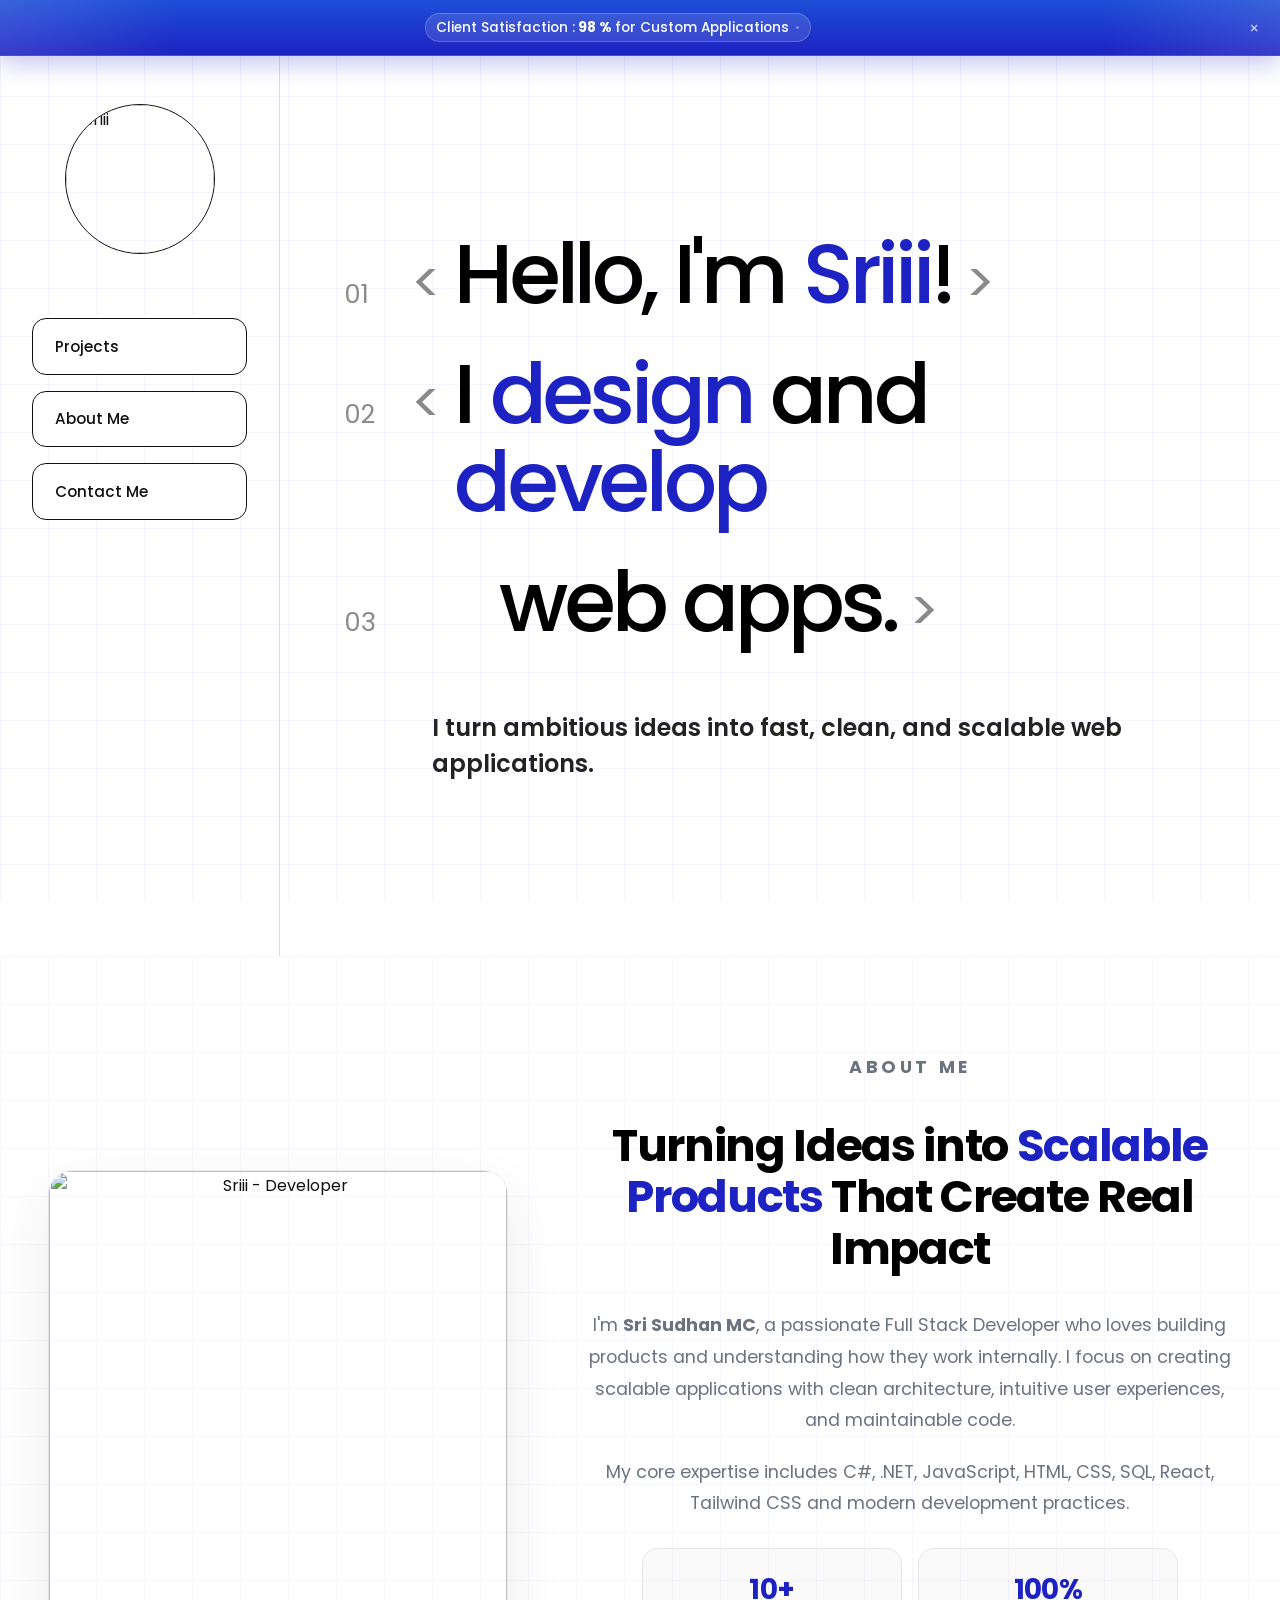
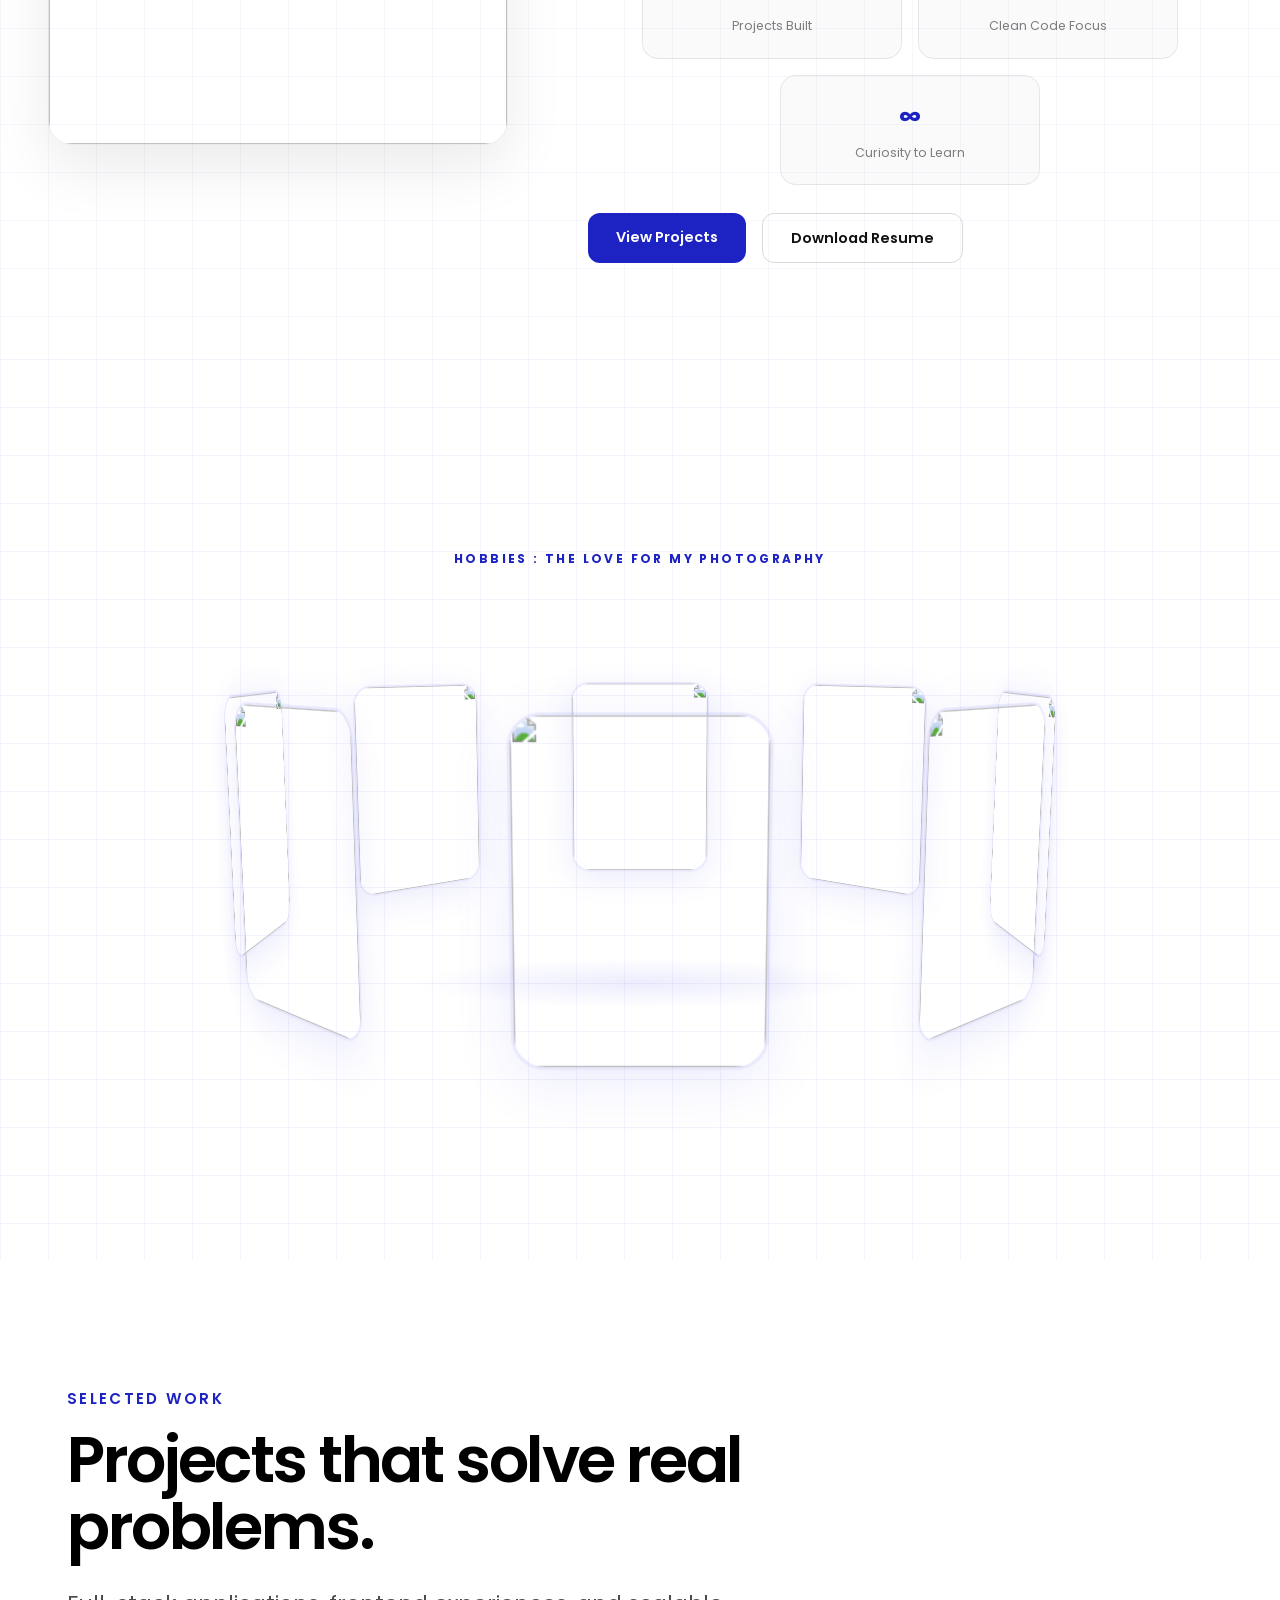
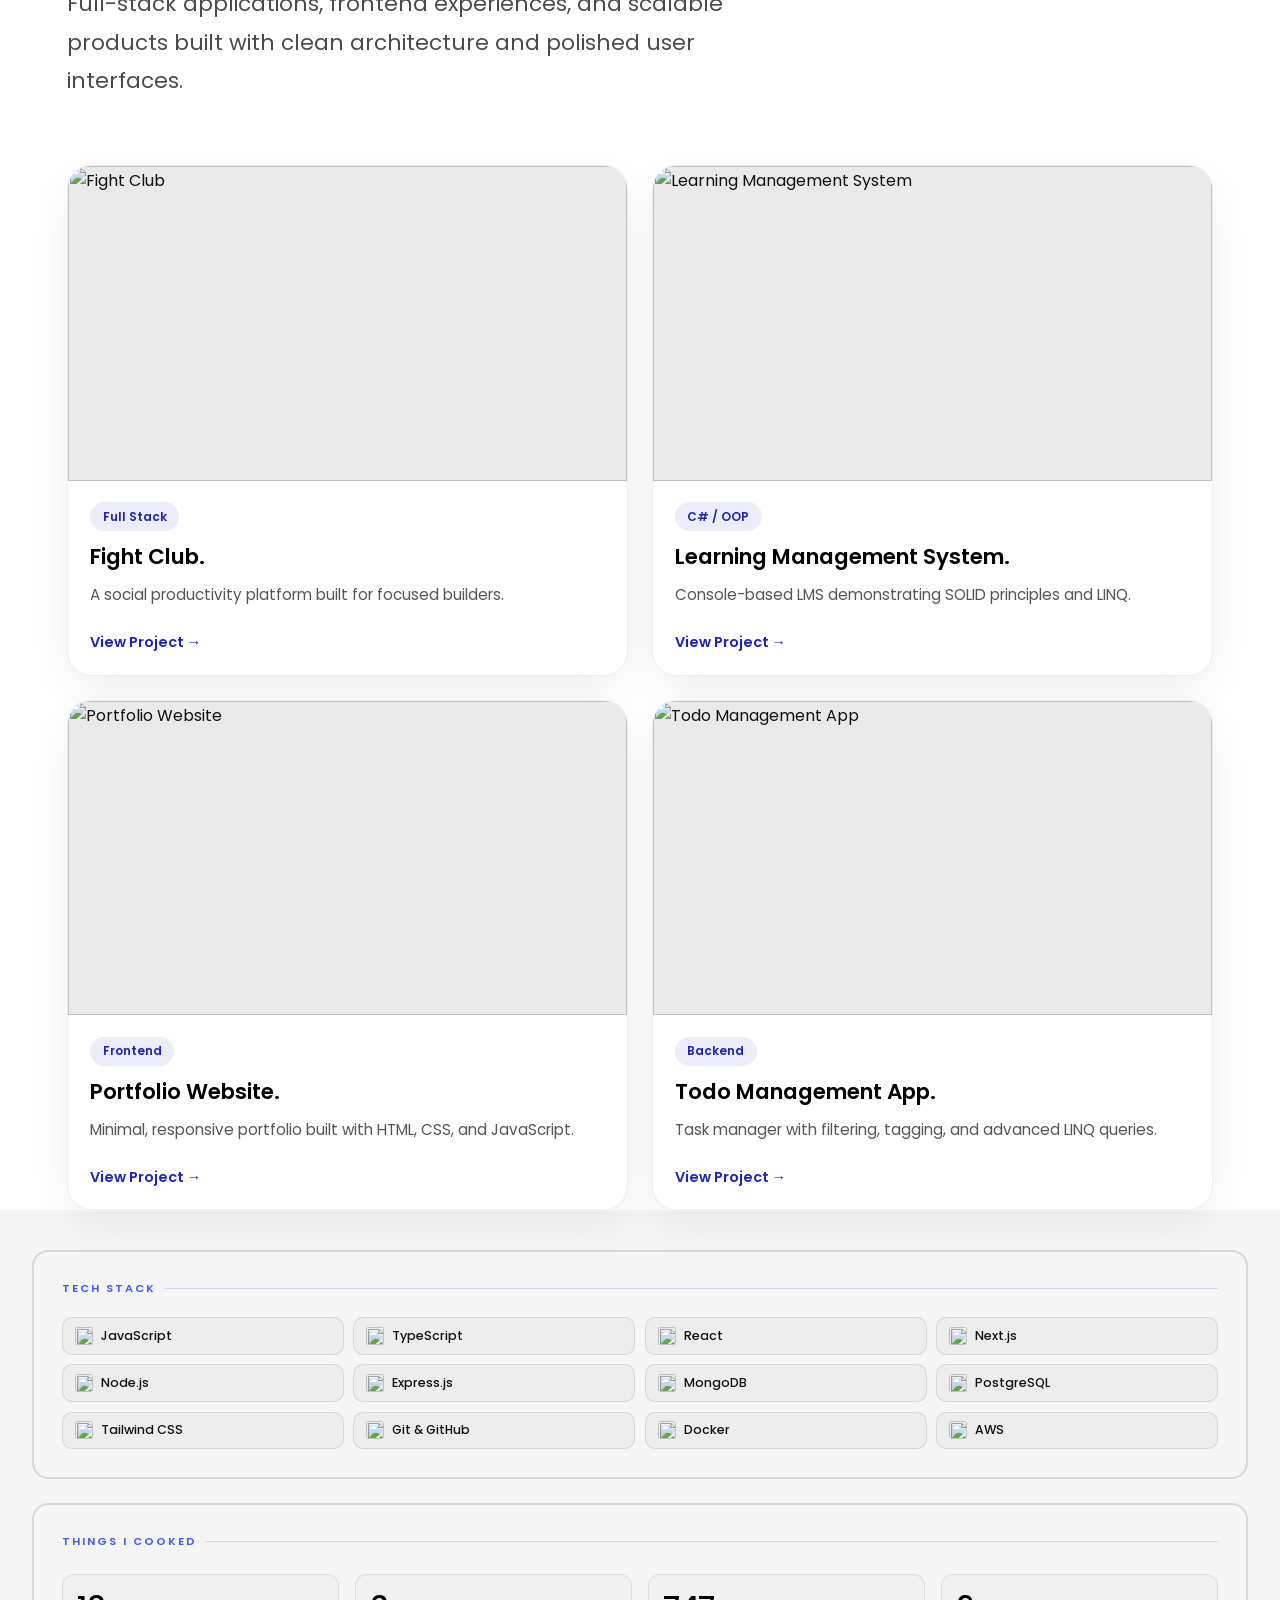
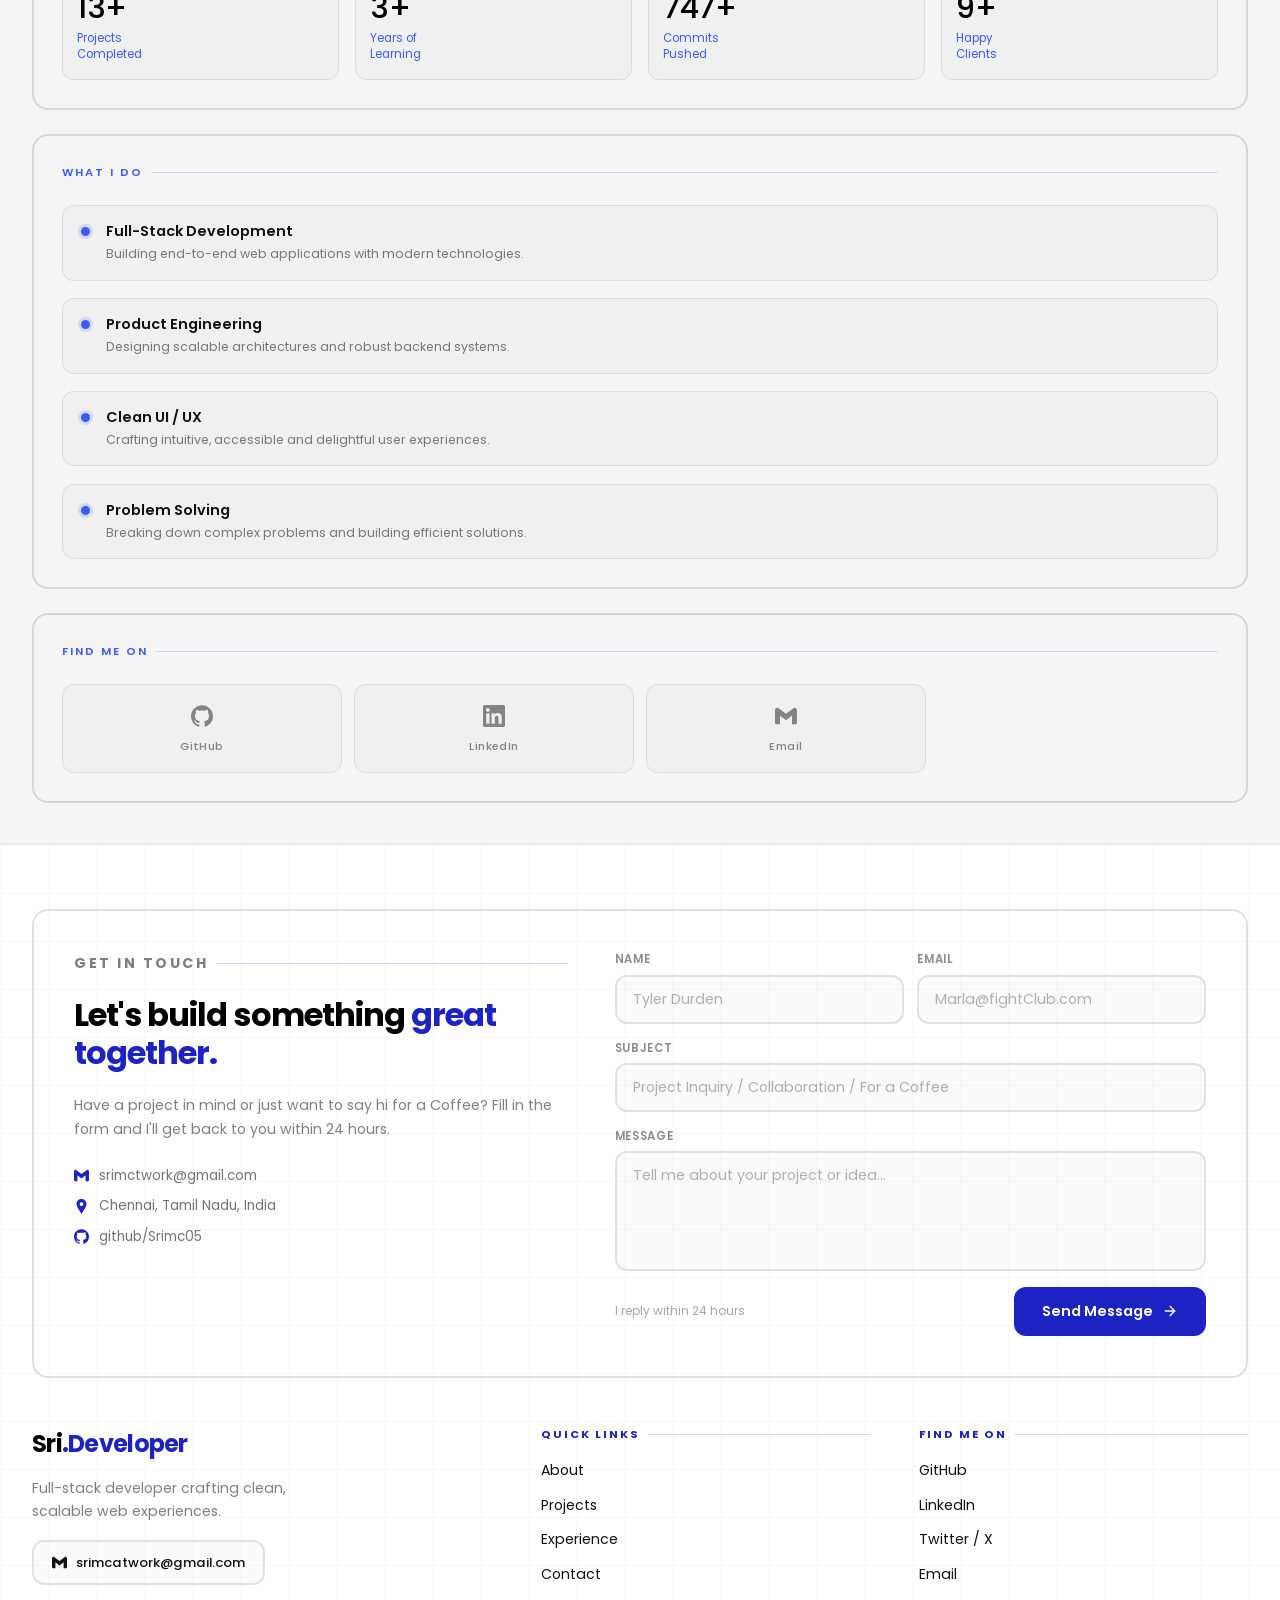
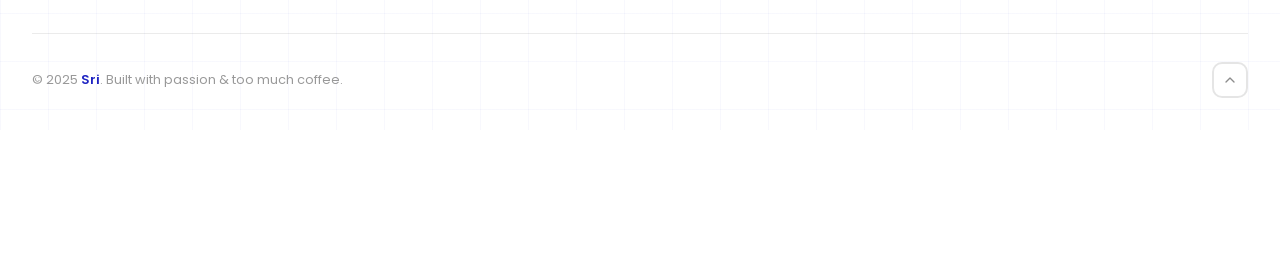
==== index.html @ 1a825dbc "Initial portfolio upload" ====
<html lang="en">
<head>
  <meta charset="UTF-8" />
  <meta name="viewport" content="width=device-width, initial-scale=1.0" />
  <title>Sriii Portfolio</title>

  <link rel="preconnect" href="https://fonts.googleapis.com">
  <link rel="preconnect" href="https://fonts.gstatic.com" crossorigin>

  <link href="https://fonts.googleapis.com/css2?family=Inter:wght@400;500;600;700;800&display=swap" rel="stylesheet">
  <link href="https://fonts.googleapis.com/css2?family=Poppins:wght@300;400;500;600;700;800&display=swap" rel="stylesheet"/>
<link rel="stylesheet" href="components/projects/projects.css" />
  <link rel="stylesheet" href="css/reset.css" />
  <link rel="stylesheet" href="css/variables.css" />
  <link rel="stylesheet" href="components/banner/banner.css" />
  <link rel="stylesheet" href="components/hero/hero.css" />
  <link rel="stylesheet" href="components/gallery/gallery.css" />
  <link rel="stylesheet" href="components/about/about.css" />
  <link rel="stylesheet" href="components/footer/footer.css" />
  <link rel="stylesheet" href="css/main.css" />
</head>
 
<body>
 
<div id="sticky-banner" class="sticky-banner" role="banner" aria-label="Site announcement">
  <div class="sticky-banner__content">
    <!-- Badge -->
    <span class="sticky-banner__badge">
      

    <!-- Message -->
    <p class="sticky-banner__text">
         Client Satisfaction :<strong> 98 % </strong>for Custom Applications  
    </p>

    <!-- Separator -->
    <span class="sticky-banner__separator" aria-hidden="true">•</span>

    
    
  </div>

  <!-- Close Button -->
  <button
    class="sticky-banner__close"
    id="bannerCloseBtn"
    aria-label="Dismiss banner"
  >
    ×
  </button>
</div>

  <!-- HERO SECTION -->
  <section class="hero">
    
    <!-- LEFT SIDEBAR -->
    <aside class="hero__sidebar">

      <div class="sidebar__profile">
        <img
          src="https://ik.imagekit.io/sri05/ChatGPT%20Image%20May%2010,%202026,%2008_32_57%20AM.png?updatedAt=1778382219479"
          alt="Sriii"
          class="sidebar__image"
        />
      </div>

    <nav class="sidebar__nav">
  <a href="#projects" class="nav-btn">
    <span class="nav-btn__arrow">→</span>
    <span class="nav-btn__text">Projects</span>
  </a>

  <a href="#about" class="nav-btn">
    <span class="nav-btn__arrow">→</span>
    <span class="nav-btn__text">About Me</span>
  </a>

  <a href="#contact" class="nav-btn">
    <span class="nav-btn__arrow">→</span>
    <span class="nav-btn__text">Contact Me</span>
  </a>
</nav>

      <button class="sidebar__toggle" id="menuToggle" aria-label="Open menu">
        <span></span>
        <span></span>
        <span></span>
      </button>

      <nav class="sidebar__nav sidebar__nav--mobile" id="mobileMenu">
        <a href="#projects" class="sidebar__link">Projects</a>
        <a href="#about" class="sidebar__link">About Me</a>
        <a href="#contact" class="sidebar__link">Contact Me</a>
      </nav>
    </aside>

    <!-- RIGHT CONTENT -->
    <div class="hero__content-wrapper">
      <div class="hero__content">

        <div class="hero__line">
          <span class="hero__number">01</span>
          <span class="hero__tag">&lt;</span>
          <h1 class="hero__title">
            Hello, I'm <span class="hero__accent">Sriii</span>!
          </h1>
          <span class="hero__tag">&gt;</span>
        </div>

        <div class="hero__line">
          <span class="hero__number">02</span>
          <span class="hero__tag">&lt;</span>
          <h2 class="hero__title">
            I <span class="hero__accent">design</span> and
            <span class="hero__accent">develop</span>
          </h2>
        </div>

        <div class="hero__line">
          <span class="hero__number">03</span>
          <h2 class="hero__title hero__line--offset">web apps.</h2>
          <span class="hero__tag">&gt;</span>
        </div>

        <p class="hero__subtitle">
         I turn ambitious ideas into fast, clean, and scalable web applications.
        </p>

      </div>
    </div>
  </section>

 <!-- ABOUT SECTION -->
<section id="about" class="about-section">
  <div class="about-container">

    <!-- Left Side - Image -->
    <div class="about-image">
      <img src="https://ik.imagekit.io/sri05/ChatGPT%20Image%20May%2010,%202026,%2003_14_10%20PM.png?updatedAt=1778406270928" alt="Sriii - Developer">
    </div>

    <!-- Right Side - Content -->
    <div class="about-content">
      <p class="about-label">About Me</p>

      <h2>
  Turning Ideas into
  <span>Scalable Products</span>
  That Create Real Impact
</h2>

      <p class="about-description">
        I'm <strong>Sri Sudhan MC</strong>, a passionate Full Stack Developer who loves
        building products and understanding how they work internally.
        I focus on creating scalable applications with clean architecture,
        intuitive user experiences, and maintainable code.
      </p>

      <p class="about-description">
        My core expertise includes C#, .NET, JavaScript, HTML, CSS, SQL, React, Tailwind CSS
        and modern development practices. 
      </p>

      <!-- Stats -->
      <div class="about-stats">
        <div class="stat-card">
          <h3>10+</h3>
          <p>Projects Built</p>
        </div>

        <div class="stat-card">
          <h3>100%</h3>
          <p>Clean Code Focus</p>
        </div>

        <div class="stat-card">
          <h3>∞</h3>
          <p>Curiosity to Learn</p>
        </div>
      </div>

      <!-- Buttons -->
      <div class="about-buttons">
        <a href="#projects" class="btn-primary">View Projects</a>
        <a href="assets/resume.pdf" class="btn-secondary" target="_blank">
          Download Resume
        </a>
      </div>
    </div>
  </div>
</section>

<!-- 3D GALLERY -->
<section class="gallery-section">
<p class="about-label">Hobbies : The Love for my PhotoGraphy</p>
  <div class="stage">
    <div class="slider">

      <div class="item" style="--i:1">
        <img src="https://images.unsplash.com/photo-1506744038136-46273834b3fb?w=500">
      </div>

      <div class="item" style="--i:2">
        <img src="https://images.unsplash.com/photo-1500530855697-b586d89ba3ee?w=500">
      </div>

      <div class="item" style="--i:3">
        <img src="https://images.unsplash.com/photo-1501785888041-af3ef285b470?w=500">
      </div>

      <div class="item" style="--i:4">
        <img src="https://images.unsplash.com/photo-1441974231531-c6227db76b6e?w=500">
      </div>

      <div class="item" style="--i:5">
        <img src="https://images.unsplash.com/photo-1470770903676-69b98201ea1c?w=500">
      </div>

      <div class="item" style="--i:6">
        <img src="https://images.unsplash.com/photo-1465146344425-f00d5f5c8f07?w=500">
      </div>

      <div class="item" style="--i:7">
        <img src="https://images.unsplash.com/photo-1507525428034-b723cf961d3e?w=500">
      </div>

      <div class="item" style="--i:8">
        <img src="https://images.unsplash.com/photo-1518173946687-a4c8892bbd9f?w=500">
      </div>

    </div>

    <div class="ground-shadow"></div>
  </div>

  <!-- BOTTOM OVERLAPPING THUMBNAILS -->
 

</section>

<!-- PROJECTS SECTION -->
<section class="projects" id="projects">
  <div class="projects__container">

    <!-- Section Header -->
    <div class="projects__header">
      <p class="projects__eyebrow">Selected Work</p>
      <h2 class="projects__title">Projects that solve real problems.</h2>
      <p class="projects__subtitle">
        Full-stack applications, frontend experiences, and scalable products
        built with clean architecture and polished user interfaces.
      </p>
    </div>

    <!-- Projects Grid -->
    <div class="projects__grid">

      <!-- Project 1 -->
      <article class="project-card">
        <div class="project-card__image-wrapper">
          <img
            src="https://ik.imagekit.io/sri05/heustttt.jpg?updatedAt=1759858469115"
            alt="Fight Club"
            class="project-card__image"
          />
        </div>

        <div class="project-card__content">
          <span class="project-card__tag">Full Stack</span>
          <h3 class="project-card__title">Fight Club.</h3>
          <p class="project-card__description">
            A social productivity platform built for focused builders.
          </p>
          <a href="#" class="project-card__link">View Project →</a>
        </div>
      </article>

      <!-- Project 2 -->
      <article class="project-card">
        <div class="project-card__image-wrapper">
          <img
            src="https://ik.imagekit.io/sri05/hero-background.jpg?updatedAt=1759569853299"
            alt="Learning Management System"
            class="project-card__image"
          />
        </div>

        <div class="project-card__content">
          <span class="project-card__tag">C# / OOP</span>
          <h3 class="project-card__title">Learning Management System.</h3>
          <p class="project-card__description">
            Console-based LMS demonstrating SOLID principles and LINQ.
          </p>
          <a href="#" class="project-card__link">View Project →</a>
        </div>
      </article>

      <!-- Project 3 -->
      <article class="project-card">
        <div class="project-card__image-wrapper">
          <img
            src="https://ik.imagekit.io/sri05/treasureimage.jpg?updatedAt=1758644717212"
            alt="Portfolio Website"
            class="project-card__image"
          />
        </div>

        <div class="project-card__content">
          <span class="project-card__tag">Frontend</span>
          <h3 class="project-card__title">Portfolio Website.</h3>
          <p class="project-card__description">
            Minimal, responsive portfolio built with HTML, CSS, and JavaScript.
          </p>
          <a href="#" class="project-card__link">View Project →</a>
        </div>
      </article>

      <!-- Project 4 -->
      <article class="project-card">
        <div class="project-card__image-wrapper">
          <img
            src="https://ik.imagekit.io/sri05/imageidiendiendiee.png?updatedAt=1752043647570"
            alt="Todo Management App"
            class="project-card__image"
          />
        </div>

        <div class="project-card__content">
          <span class="project-card__tag">Backend</span>
          <h3 class="project-card__title">Todo Management App.</h3>
          <p class="project-card__description">
            Task manager with filtering, tagging, and advanced LINQ queries.
          </p>
          <a href="#" class="project-card__link">View Project →</a>
        </div>
      </article>

    </div>
  </div>



<section class="about-components-section" style="background-color: whitesmoke">


  <div class="tech-stack-module">
    <p class="tsm__label">Tech Stack</p>
    <div class="tsm__grid">
      <div class="tsm__pill"><img src="https://cdn.jsdelivr.net/gh/devicons/devicon/icons/javascript/javascript-original.svg" alt="JS" />JavaScript</div>
      <div class="tsm__pill"><img src="https://cdn.jsdelivr.net/gh/devicons/devicon/icons/typescript/typescript-original.svg" alt="TS" />TypeScript</div>
      <div class="tsm__pill"><img src="https://cdn.jsdelivr.net/gh/devicons/devicon/icons/react/react-original.svg" alt="React" />React</div>
      <div class="tsm__pill"><img src="https://cdn.jsdelivr.net/gh/devicons/devicon/icons/nextjs/nextjs-original.svg" alt="Next.js" />Next.js</div>
      <div class="tsm__pill"><img src="https://cdn.jsdelivr.net/gh/devicons/devicon/icons/nodejs/nodejs-original.svg" alt="Node" />Node.js</div>
      <div class="tsm__pill"><img src="https://cdn.jsdelivr.net/gh/devicons/devicon/icons/express/express-original.svg" alt="Express" />Express.js</div>
      <div class="tsm__pill"><img src="https://cdn.jsdelivr.net/gh/devicons/devicon/icons/mongodb/mongodb-original.svg" alt="Mongo" />MongoDB</div>
      <div class="tsm__pill"><img src="https://cdn.jsdelivr.net/gh/devicons/devicon/icons/postgresql/postgresql-original.svg" alt="PG" />PostgreSQL</div>
      <div class="tsm__pill"><img src="https://cdn.jsdelivr.net/gh/devicons/devicon/icons/tailwindcss/tailwindcss-original.svg" alt="Tailwind" />Tailwind CSS</div>
      <div class="tsm__pill"><img src="https://cdn.jsdelivr.net/gh/devicons/devicon/icons/github/github-original.svg" alt="GitHub" />Git &amp; GitHub</div>
      <div class="tsm__pill"><img src="https://cdn.jsdelivr.net/gh/devicons/devicon/icons/docker/docker-original.svg" alt="Docker" />Docker</div>
      <div class="tsm__pill"><img src="https://cdn.jsdelivr.net/gh/devicons/devicon/icons/amazonwebservices/amazonwebservices-plain-wordmark.svg" alt="AWS" />AWS</div>
    </div>
  </div>

  <!-- ============================================================
       COMPONENT 2 — IN NUMBERS  (count-up animation on scroll)
  ============================================================ -->
  <div class="numbers-module" id="numbersModule">
    <p class="nm__label">Things I Cooked</p>
    <div class="nm__grid">
      <div class="nm__card">
        <span class="nm__value" data-target="15" data-suffix="+">0</span>
        <span class="nm__desc">Projects<br />Completed</span>
      </div>
      <div class="nm__card">
        <span class="nm__value" data-target="3" data-suffix="+">0</span>
        <span class="nm__desc">Years of<br />Learning</span>
      </div>
      <div class="nm__card">
        <span class="nm__value" data-target="1000" data-suffix="+">0</span>
        <span class="nm__desc">Commits<br />Pushed</span>
      </div>
      <div class="nm__card">
        <span class="nm__value" data-target="10" data-suffix="+">0</span>
        <span class="nm__desc">Happy<br />Clients</span>
      </div>
    </div>
  </div>

  <!-- ============================================================
       COMPONENT 3 — WHAT I DO
  ============================================================ -->
  <div class="whatido-module">
    <p class="wid__label">What I Do</p>
    <div class="wid__list">
      <div class="wid__item">
        <span class="wid__dot"></span>
        <div class="wid__text">
          <h4>Full-Stack Development</h4>
          <p>Building end-to-end web applications with modern technologies.</p>
        </div>
      </div>
      <div class="wid__item">
        <span class="wid__dot"></span>
        <div class="wid__text">
          <h4>Product Engineering</h4>
          <p>Designing scalable architectures and robust backend systems.</p>
        </div>
      </div>
      <div class="wid__item">
        <span class="wid__dot"></span>
        <div class="wid__text">
          <h4>Clean UI / UX</h4>
          <p>Crafting intuitive, accessible and delightful user experiences.</p>
        </div>
      </div>
      <div class="wid__item">
        <span class="wid__dot"></span>
        <div class="wid__text">
          <h4>Problem Solving</h4>
          <p>Breaking down complex problems and building efficient solutions.</p>
        </div>
      </div>
    </div>
  </div>

  <!-- ============================================================
       COMPONENT 4 — FIND ME ON
  ============================================================ -->
  <div class="findme-module">
    <p class="fmo__label">Find Me On</p>
    <div class="fmo__grid">

      <a href="https://github.com" target="_blank" rel="noopener" class="fmo__link">
        <span class="fmo__icon">
          <svg viewBox="0 0 24 24"><path d="M12 .297c-6.63 0-12 5.373-12 12 0 5.303 3.438 9.8 8.205 11.385.6.113.82-.258.82-.577 0-.285-.01-1.04-.015-2.04-3.338.724-4.042-1.61-4.042-1.61C4.422 18.07 3.633 17.7 3.633 17.7c-1.087-.744.084-.729.084-.729 1.205.084 1.838 1.236 1.838 1.236 1.07 1.835 2.809 1.305 3.495.998.108-.776.417-1.305.76-1.605-2.665-.3-5.466-1.332-5.466-5.93 0-1.31.465-2.38 1.235-3.22-.135-.303-.54-1.523.105-3.176 0 0 1.005-.322 3.3 1.23.96-.267 1.98-.399 3-.405 1.02.006 2.04.138 3 .405 2.28-1.552 3.285-1.23 3.285-1.23.645 1.653.24 2.873.12 3.176.765.84 1.23 1.91 1.23 3.22 0 4.61-2.805 5.625-5.475 5.92.42.36.81 1.096.81 2.22 0 1.606-.015 2.896-.015 3.286 0 .315.21.69.825.57C20.565 22.092 24 17.592 24 12.297c0-6.627-5.373-12-12-12"/></svg>
        </span>
        <span class="fmo__name">GitHub</span>
      </a>

      <a href="https://linkedin.com" target="_blank" rel="noopener" class="fmo__link">
        <span class="fmo__icon">
          <svg viewBox="0 0 24 24"><path d="M20.447 20.452h-3.554v-5.569c0-1.328-.027-3.037-1.852-3.037-1.853 0-2.136 1.445-2.136 2.939v5.667H9.351V9h3.414v1.561h.046c.477-.9 1.637-1.85 3.37-1.85 3.601 0 4.267 2.37 4.267 5.455v6.286zM5.337 7.433c-1.144 0-2.063-.926-2.063-2.065 0-1.138.92-2.063 2.063-2.063 1.14 0 2.064.925 2.064 2.063 0 1.139-.925 2.065-2.064 2.065zm1.782 13.019H3.555V9h3.564v11.452zM22.225 0H1.771C.792 0 0 .774 0 1.729v20.542C0 23.227.792 24 1.771 24h20.451C23.2 24 24 23.227 24 22.271V1.729C24 .774 23.2 0 22.222 0h.003z"/></svg>
        </span>
        <span class="fmo__name">LinkedIn</span>
      </a>

    

      <a href="mailto:hello@sriii.dev" class="fmo__link">
        <span class="fmo__icon">
          <svg viewBox="0 0 24 24"><path d="M24 5.457v13.909c0 .904-.732 1.636-1.636 1.636h-3.819V11.73L12 16.64l-6.545-4.91v9.273H1.636A1.636 1.636 0 0 1 0 19.366V5.457c0-2.023 2.309-3.178 3.927-1.964L5.455 4.64 12 9.548l6.545-4.910 1.528-1.145C21.69 2.28 24 3.434 24 5.457z"/></svg>
        </span>
        <span class="fmo__name">Email</span>
      </a>

    </div>
  </div>

</section>

<!-- ============================================================
     COUNT-UP SCRIPT (Component 2)
============================================================ -->
<script>
(function () {
  function easeOutQuart(t) {
    return 1 - Math.pow(1 - t, 4);
  }

  function countUp(el, target, suffix, duration) {
    var start = performance.now();
    function tick(now) {
      var progress = Math.min((now - start) / duration, 1);
      el.textContent = Math.round(easeOutQuart(progress) * target) + suffix;
      if (progress < 1) requestAnimationFrame(tick);
    }
    requestAnimationFrame(tick);
  }

  function fireAll(counters) {
    counters.forEach(function (el) {
      var target = parseInt(el.getAttribute('data-target'), 10);
      var suffix = el.getAttribute('data-suffix') || '';
      var duration = target >= 500 ? 2000 : 1400;
      countUp(el, target, suffix, duration);
    });
  }

  var module = document.getElementById('numbersModule');
  if (!module) return;

  var counters = module.querySelectorAll('[data-target]');
  if (!counters.length) return;

  var fired = false;

  if ('IntersectionObserver' in window) {
    var io = new IntersectionObserver(function (entries) {
      entries.forEach(function (entry) {
        if (entry.isIntersecting && !fired) {
          fired = true;
          fireAll(counters);
          io.disconnect();
        }
      });
    }, { threshold: 0.3 });
    io.observe(module);
  } else {
    fireAll(counters);
  }
})();
</script>

<footer class="footer-section">
  <div class="footer-container">

    
    <div class="footer-contact">

     
      <div class="fc-info">
        <p class="fc-info__label">Get In Touch</p>
        <h3>Let's build something <span>great together.</span></h3>
        <p>Have a project in mind or just want to say hi for a Coffee? Fill in the form and I'll get back to you within 24 hours.</p>

        <div class="fc-info__details">
          <div class="fc-info__row">
            <svg viewBox="0 0 24 24"><path d="M24 5.457v13.909c0 .904-.732 1.636-1.636 1.636h-3.819V11.73L12 16.64l-6.545-4.91v9.273H1.636A1.636 1.636 0 0 1 0 19.366V5.457c0-2.023 2.309-3.178 3.927-1.964L5.455 4.64 12 9.548l6.545-4.91 1.528-1.145C21.69 2.28 24 3.434 24 5.457z"/></svg>
            <a href="mailto:hello@sriii.dev">srimctwork@gmail.com</a>
          </div>
          <div class="fc-info__row">
            <svg viewBox="0 0 24 24"><path d="M12 0C7.802 0 4 3.403 4 7.602 4 11.8 7.469 16.812 12 24c4.531-7.188 8-12.2 8-16.398C20 3.403 16.199 0 12 0zm0 11a3 3 0 1 1 0-6 3 3 0 0 1 0 6z"/></svg>
            Chennai, Tamil Nadu, India
          </div>
          <div class="fc-info__row">
            <svg viewBox="0 0 24 24"><path d="M12 .297c-6.63 0-12 5.373-12 12 0 5.303 3.438 9.8 8.205 11.385.6.113.82-.258.82-.577 0-.285-.01-1.04-.015-2.04-3.338.724-4.042-1.61-4.042-1.61C4.422 18.07 3.633 17.7 3.633 17.7c-1.087-.744.084-.729.084-.729 1.205.084 1.838 1.236 1.838 1.236 1.07 1.835 2.809 1.305 3.495.998.108-.776.417-1.305.76-1.605-2.665-.3-5.466-1.332-5.466-5.93 0-1.31.465-2.38 1.235-3.22-.135-.303-.54-1.523.105-3.176 0 0 1.005-.322 3.3 1.23.96-.267 1.98-.399 3-.405 1.02.006 2.04.138 3 .405 2.28-1.552 3.285-1.23 3.285-1.23.645 1.653.24 2.873.12 3.176.765.84 1.23 1.91 1.23 3.22 0 4.61-2.805 5.625-5.475 5.92.42.36.81 1.096.81 2.22 0 1.606-.015 2.896-.015 3.286 0 .315.21.69.825.57C20.565 22.092 24 17.592 24 12.297c0-6.627-5.373-12-12-12"/></svg>
            <a href="https://github.com/Srimc05" target="_blank" rel="noopener">github/Srimc05</a>
          </div>
        </div>
      </div>

      <!-- Right: form -->
      <div class="fc-form" id="contactForm">

        <div class="fc-form__row">
          <div class="fc-field">
            <label for="fc-name">Name</label>
            <input type="text" id="fc-name" placeholder="Tyler Durden" autocomplete="name" />
          </div>
          <div class="fc-field">
            <label for="fc-email">Email</label>
            <input type="email" id="fc-email" placeholder="Marla@fightClub.com" autocomplete="email" />
          </div>
        </div>

        <div class="fc-field">
          <label for="fc-subject">Subject</label>
          <input type="text" id="fc-subject" placeholder="Project Inquiry / Collaboration / For a Coffee" />
        </div>

        <div class="fc-field">
          <label for="fc-message">Message</label>
          <textarea id="fc-message" placeholder="Tell me about your project or idea..."></textarea>
        </div>

        <div class="fc-success" id="fcSuccess">
          <svg viewBox="0 0 24 24"><polyline points="20 6 9 17 4 12"></polyline></svg>
          Message sent! I'll get back to you within 24 hours.
        </div>

        <div class="fc-form__submit">
          <span class="fc-form__note">I reply within 24 hours </span>
          <button class="fc-btn-send" onclick="handleContactSubmit()">
            Send Message
            <svg viewBox="0 0 24 24"><line x1="5" y1="12" x2="19" y2="12"></line><polyline points="12 5 19 12 12 19"></polyline></svg>
          </button>
        </div>

      </div>

    </div>

    <!-- ══ FOOTER TOP ══ -->
    <div class="footer-top">

      <!-- Brand -->
      <div class="footer-brand">
        <a href="#" class="footer-logo">Sri<span>.Developer</span></a>
        <p class="footer-tagline">
          Full-stack developer crafting clean, scalable web experiences.
        </p>
        <a href="mailto:hello@sriii.dev" class="footer-contact-pill">
          <svg viewBox="0 0 24 24"><path d="M24 5.457v13.909c0 .904-.732 1.636-1.636 1.636h-3.819V11.73L12 16.64l-6.545-4.91v9.273H1.636A1.636 1.636 0 0 1 0 19.366V5.457c0-2.023 2.309-3.178 3.927-1.964L5.455 4.64 12 9.548l6.545-4.91 1.528-1.145C21.69 2.28 24 3.434 24 5.457z"/></svg>
          srimcatwork@gmail.com
        </a>
      </div>

      <!-- Quick Links -->
      <nav class="footer-nav">
        <p class="footer-nav-label">Quick Links</p>
        <a href="#about" >About</a>
        <a href="#projects">Projects</a>
        <a href="#experience">Experience</a>
        <a href="#contact">Contact</a>
      </nav>

     
      <nav class="footer-nav">
        <p class="footer-nav-label">Find Me On</p>
        <a href="https://github.com/Srimc05" target="_blank" rel="noopener">GitHub</a>
        <a href="https://linkedin.com" target="_blank" rel="noopener">LinkedIn</a>
        <a href="https://twitter.com" target="_blank" rel="noopener">Twitter / X</a>
        <a href="mailto:srimcatwork@gmail.com">Email</a>
      </nav>

    </div>

    

    <!-- ══ FOOTER BOTTOM ══ -->
    <div class="footer-bottom">

      <p class="footer-copyright">
        &copy; 2025 <span>Sri</span>. Built with passion &amp; too much coffee.
      </p>

      

      <!-- Back to top -->
      <button class="footer-back-top" onclick="window.scrollTo({ top: 0, behavior: 'smooth' })" aria-label="Back to top">
        <svg viewBox="0 0 24 24">
          <polyline points="18 15 12 9 6 15"></polyline>
        </svg>
      </button>

    </div>

  </div>
</footer>

<script>
function handleContactSubmit() {
  var name    = document.getElementById('fc-name').value.trim();
  var email   = document.getElementById('fc-email').value.trim();
  var message = document.getElementById('fc-message').value.trim();

  if (!name || !email || !message) {
    alert('Please fill in your name, email, and message.');
    return;
  }

  var btn = document.querySelector('.fc-btn-send');
  btn.textContent = 'Sending…';
  btn.disabled = true;

  setTimeout(function () {
    document.getElementById('fcSuccess').classList.add('visible');
    document.getElementById('fc-name').value    = '';
    document.getElementById('fc-email').value   = '';
    document.getElementById('fc-subject').value = '';
    document.getElementById('fc-message').value = '';
    btn.textContent = 'Send Message';
    btn.disabled = false;
  }, 1000);
}
</script>

  <script src="js/main.js"></script>

</body>
</html>
---- components/projects/projects.css ----
/* ========================================
   PROJECTS SECTION
======================================== */
.projects {
  padding: 8rem 0;
  background: transparent;

}

/* Container with proper left/right margins */
.projects__container {
  width: min(92%, 1280px);
  margin: 0 auto;
  padding: 0 1rem;
}

/* ========================================
   SECTION HEADER
======================================== */
.projects__header {
  max-width: 850px;
  margin-bottom: 4rem;
}

.projects__eyebrow {
  font-size: 0.95rem;
  font-weight: 600;
  text-transform: uppercase;
  letter-spacing: 0.15em;
  color: #1d22c2;
  margin-bottom: 1rem;
}

.projects__title {
  font-size: clamp(2.5rem, 5vw, 5rem);
  line-height: 1.05;
  font-weight: 600;
  letter-spacing: -0.04em;
  color: #000;
  margin-bottom: 1.5rem;
}

.projects__subtitle {
  font-size: clamp(1rem, 1.8vw, 1.35rem);
  line-height: 1.8;
  color: #4b4b4b;
  max-width: 700px;
}

/* ========================================
   PROJECT GRID
======================================== */
.projects__grid {
  display: grid;
  grid-template-columns: repeat(2, minmax(0, 1fr));
  gap: 1.5rem;
}

/* ========================================
   PROJECT CARD
======================================== */
.project-card {
  background: rgba(255, 255, 255, 0.7);
  backdrop-filter: blur(14px);
  border: 1px solid rgba(29, 34, 194, 0.08);
  border-radius: 24px;
  overflow: hidden;
  transition: all 0.4s ease;
  box-shadow: 0 16px 40px rgba(0, 0, 0, 0.06);
}

.project-card:hover {
  transform: translateY(-8px);
  box-shadow: 0 24px 60px rgba(0, 0, 0, 0.1);
}

/* ========================================
   CARD IMAGE
======================================== */
.project-card__image-wrapper {
  aspect-ratio: 16 / 9;
  overflow: hidden;
  background: #eaeaea;
}

.project-card__image {
  width: 100%;
  height: 100%;
  object-fit: cover;
  transition: transform 0.6s ease;
}

.project-card:hover .project-card__image {
  transform: scale(1.05);
}

/* ========================================
   CARD CONTENT
======================================== */
.project-card__content {
  padding: 1.5rem;
}

.project-card__tag {
  display: inline-block;
  margin-bottom: 0.75rem;
  padding: 0.35rem 0.8rem;
  border-radius: 999px;
  background: rgba(29, 34, 194, 0.08);
  color: #1d22c2;
  font-size: 0.75rem;
  font-weight: 600;
}

.project-card__title {
  font-size: 1.5rem;
  line-height: 1.25;
  font-weight: 600;
  color: #000;
  margin-bottom: 0.75rem;
}

.project-card__description {
  font-size: 0.95rem;
  line-height: 1.7;
  color: #555;
  margin-bottom: 1.5rem;
}

.project-card__footer {
  display: flex;
  justify-content: flex-start;
}

.project-card__link {
  font-size: 0.9rem;
  font-weight: 600;
  color: #1d22c2;
  text-decoration: none;
  transition: transform 0.3s ease;
}

.project-card__link:hover {
  transform: translateX(4px);
}

/* ========================================
   LARGE SCREENS
======================================== */
@media (min-width: 1600px) {
  .projects__container {
    width: min(88%, 1280px);
  }
}

/* ========================================
   LARGE LAPTOPS (≤ 1440px)
======================================== */
@media (max-width: 1440px) {
  .project-card__title {
    font-size: 1.35rem;
  }

  .project-card__content {
    padding: 1.35rem;
  }
}

/* ========================================
   TABLET (≤ 1024px)
======================================== */
@media (max-width: 1024px) {
  .projects {
    padding: 6rem 0;
  }

  .projects__container {
    width: min(94%, 1200px);
    padding: 0 1rem;
  }

  .projects__grid {
    grid-template-columns: 1fr;
    gap: 1.25rem;
  }

  .projects__title {
    font-size: clamp(2rem, 6vw, 3.5rem);
  }

  .projects__subtitle {
    font-size: 1.1rem;
  }

  .project-card__title {
    font-size: 1.4rem;
  }
}

/* ========================================
   MOBILE (≤ 768px)
======================================== */
@media (max-width: 768px) {
  .projects {
    padding: 5rem 0;
  }

  .projects__container {
    width: 100%;
    padding: 0 1.25rem;
  }

  .projects__header {
    margin-bottom: 3rem;
  }

  .projects__title {
    font-size: clamp(2rem, 9vw, 3rem);
  }

  .projects__subtitle {
    font-size: 1rem;
    line-height: 1.7;
  }

  .project-card {
    border-radius: 20px;
  }

  .project-card__content {
    padding: 1.25rem;
  }

  .project-card__title {
    font-size: 1.25rem;
  }

  .project-card__description {
    font-size: 0.9rem;
    line-height: 1.6;
  }
}

/* ========================================
   SMALL MOBILE (≤ 480px)
======================================== */
@media (max-width: 480px) {
  .projects__container {
    padding: 0 1rem;
  }

  .projects__eyebrow {
    font-size: 0.8rem;
  }

  .project-card__tag {
    font-size: 0.7rem;
  }

  .project-card__title {
    font-size: 1.15rem;
  }

  .project-card__description {
    font-size: 0.85rem;
  }

  .project-card__link {
    font-size: 0.85rem;
  }
}
---- css/variables.css ----
:root {
  --color-bg: #f3f3f3;
  --color-text: #000000;
  --color-muted: #8a8a8a;
  --color-accent: #1515a8;

  --font-primary: "Inter", "Segoe UI", sans-serif;

  --container-width: 1400px;

  --fs-hero: clamp(3rem, 9vw, 7.5rem);
  --fs-subtitle: clamp(1.2rem, 2vw, 2.5rem);

  --fw-regular: 400;
  --fw-medium: 500;
  --fw-bold: 700;

  --space-section-y: 5rem;
  --space-section-x: 3rem;
}
---- components/banner/banner.css ----
/* ========================================
   RESPONSIVE STICKY TOP BANNER
======================================== */

.sticky-banner {
  position: fixed;
  top: 0;
  left: 0;
  width: 100%;
  z-index: 9999;
  transform: translateY(0);
  transition: transform 0.4s cubic-bezier(0.16, 1, 0.3, 1);
}

.sticky-banner.hidden {
  transform: translateY(-100%);
}

body {
  padding-top: 56px;
}

/* MAIN */
.sticky-banner__content {
  position: relative;
  display: flex;
  align-items: center;
  justify-content: center;
  gap: 0.6rem;

  width: 100%;
  min-height: 56px;
  padding: 0.75rem 4rem 0.75rem 1.25rem;

  background: linear-gradient(180deg, #1d4ed8 0%, #1d22c2 100%);
  border-bottom: 1px solid rgba(255,255,255,0.08);
  box-shadow: 0 8px 24px rgba(29,34,194,0.25);
  color: white;
  overflow: hidden;
}

.sticky-banner__content::before,
.sticky-banner__content::after {
  content: "";
  position: absolute;
  top: 0;
  width: 180px;
  height: 100%;
  pointer-events: none;
}

.sticky-banner__content::before {
  left: 0;
  background: linear-gradient(to right, rgba(255,255,255,0.12), transparent);
}

.sticky-banner__content::after {
  right: 0;
  background: linear-gradient(to left, rgba(255,255,255,0.12), transparent);
}

.sticky-banner__badge,
.sticky-banner__text,
.sticky-banner__separator,
.sticky-banner__link {
  position: relative;
  z-index: 1;
}

/* BADGE */
.sticky-banner__badge {
  display: inline-flex;
  align-items: center;
  gap: 0.35rem;
  padding: 0.22rem 0.65rem;
  border-radius: 999px;
  background: rgba(255,255,255,0.12);
  border: 1px solid rgba(255,255,255,0.2);
  font-size: 0.68rem;
  font-weight: 600;
  white-space: nowrap;
}

.sticky-banner__dot {
  width: 6px;
  height: 6px;
  border-radius: 50%;
  background: white;
  box-shadow: 0 0 8px rgba(255,255,255,0.8);
  animation: bannerPulse 2s ease-in-out infinite;
}

@keyframes bannerPulse {
  0%,100% {
    opacity: 1;
    transform: scale(1);
  }
  50% {
    opacity: 0.5;
    transform: scale(0.8);
  }
}

/* TEXT */
.sticky-banner__text {
  margin: 0;
  font-family: "Poppins", sans-serif;
  font-size: 0.85rem;
  font-weight: 500;
  line-height: 1.4;
  text-align: center;
}

.sticky-banner__text strong {
  font-weight: 700;
}

.sticky-banner__separator {
  color: rgba(255,255,255,0.35);
  font-size: 0.7rem;
}

/* CTA */
.sticky-banner__link {
  display: inline-flex;
  align-items: center;
  gap: 0.25rem;
  color: white;
  font-size: 0.85rem;
  font-weight: 600;
  text-decoration: none;
  white-space: nowrap;
  transition: gap 0.2s ease;
}

.sticky-banner__link:hover {
  gap: 0.4rem;
}

.sticky-banner__arrow {
  transition: transform 0.2s ease;
}

.sticky-banner__link:hover .sticky-banner__arrow {
  transform: translateX(2px);
}

/* CLOSE */
.sticky-banner__close {
  position: absolute;
  top: 50%;
  right: 0.75rem;
  transform: translateY(-50%);
  width: 28px;
  height: 28px;
  display: flex;
  align-items: center;
  justify-content: center;
  border: none;
  border-radius: 8px;
  background: transparent;
  color: rgba(255,255,255,0.75);
  cursor: pointer;
  z-index: 2;
}

/* TABLET */
@media (max-width: 1024px) {
  body {
    padding-top: 56px;
  }

  .sticky-banner__text,
  .sticky-banner__link {
    font-size: 0.8rem;
  }
}

/* MOBILE FIX */
@media (max-width: 768px) {
  body {
    padding-top: 120px;
  }

  .sticky-banner__content {
    flex-direction: column;
    align-items: flex-start;
    justify-content: center;
    padding: 0.85rem 3rem 0.85rem 1rem;
    min-height: auto;
    gap: 0.45rem;
  }

  .sticky-banner__badge {
    font-size: 0.62rem;
  }

  .sticky-banner__text {
    font-size: 0.75rem;
    text-align: left;
    max-width: 90%;
  }

  .sticky-banner__separator {
    display: none;
  }

  .sticky-banner__link {
    font-size: 0.74rem;
  }

  .sticky-banner__close {
    top: 0.6rem;
    right: 0.5rem;
    transform: none;
    width: 24px;
    height: 24px;
  }
}

/* SMALL MOBILE */
@media (max-width: 480px) {
  body {
    padding-top: 130px;
  }

  .sticky-banner__content {
    padding: 0.8rem 2.8rem 0.8rem 0.85rem;
  }

  .sticky-banner__text {
    font-size: 0.7rem;
  }

  .sticky-banner__link {
    font-size: 0.7rem;
  }

  .sticky-banner__badge {
    font-size: 0.56rem;
  }
}
---- components/hero/hero.css ----
/* ========================================
   GLOBAL RESET
======================================== */
* {
  margin: 0;
  padding: 0;
  box-sizing: border-box;
}

html {
  scroll-behavior: smooth;
}

body {
  font-family: "Poppins", sans-serif;
  background: #f3f3f3;
  color: #111;
  overflow-x: hidden;
}

/* ========================================
   HERO LAYOUT
======================================== */
.hero {
  min-height: 100vh;
  display: grid;
  grid-template-columns: 320px 1fr;
  background: transparent;
}

/* ========================================
   SIDEBAR
======================================== */
.hero__sidebar {
  position: relative;
  padding: 3rem 2rem;
  border-right: 1px solid #dcdcdc;
  background: transparent;
  opacity: 8;

  display: flex;
  flex-direction: column;
  align-items: center;
}

/* Profile */
.sidebar__profile {
  width: 180px;
  height: 180px;
  margin-bottom: 4rem;
  border-radius: 50%;
  overflow: hidden;
  border: 1.5px solid #111;
  flex-shrink: 0;
}

.sidebar__image {
  width: 100%;
  height: 100%;
  object-fit: cover;
}

/* ========================================
   DESKTOP NAVIGATION
======================================== */
.sidebar__nav {
  width: 100%;
  display: flex;
  flex-direction: column;
  gap: 1.25rem;
}

.sidebar__link {
  display: block;
  padding: 1rem 1.25rem;
  border-radius: 12px;
  text-decoration: none;

  font-size: 1.35rem;
  font-weight: 600;
  color: #111;

  transition: all 0.3s ease;
}

.sidebar__link:hover,
.sidebar__link.active {
  background: rgba(29, 34, 194, 0.08);
  color: #1d22c2;
}

.sidebar__nav {
  display: flex;
  flex-direction: column;
  gap: 1rem;
}

.nav-btn {
  display: inline-flex;
  align-items: center;
  gap: 0;
  padding: 0.8rem 1.4rem;
  border: 1.5px solid #111;
  border-radius: 14px;
  background: white;
  color: #111;
  text-decoration: none;
  font-family: 'Poppins', sans-serif;
  font-size: 0.95rem;
  font-weight: 500;
  overflow: hidden;
  transition: all 0.45s cubic-bezier(0.76, 0, 0.24, 1);
  cursor: pointer;
  min-width: 170px;
}

/* hidden arrow */
.nav-btn__arrow {
  width: 0;
  opacity: 0;
  transform: translateX(-16px);
  transition: all 0.45s cubic-bezier(0.76, 0, 0.24, 1);
  font-size: 1.2rem;
  display: inline-flex;
  justify-content: center;
  align-items: center;
}

/* text animation */
.nav-btn__text {
  transition: transform 0.45s cubic-bezier(0.76, 0, 0.24, 1);
}

/* hover effect */
.nav-btn:hover {
  border-radius: 0;
}

.nav-btn:hover .nav-btn__arrow {
  width: 22px;
  opacity: 1;
  transform: translateX(0);
}

.nav-btn:hover .nav-btn__text {
  transform: translateX(8px);
}
/* ========================================
   HAMBURGER BUTTON
======================================== */
.sidebar__toggle {
  display: none;
  width: 44px;
  height: 44px;
  border: none;
  background: transparent;
  cursor: pointer;

  flex-direction: column;
  justify-content: center;
  gap: 5px;
}

.sidebar__toggle span {
  display: block;
  width: 24px;
  height: 2px;
  background: #111;
  border-radius: 2px;
}

/* ========================================
   MOBILE DROPDOWN MENU
======================================== */
.sidebar__nav--mobile {
  display: none;
  position: absolute;
  top: 100%;
  left: 0;
  right: 0;

  padding: 1rem;
  background: #ffffff;
  border-top: 1px solid #e5e5e5;
  box-shadow: 0 12px 30px rgba(0, 0, 0, 0.08);

  flex-direction: column;
  gap: 0.5rem;
  z-index: 100;
}

.sidebar__nav--mobile.is-open {
  display: flex;
}

.sidebar__nav--mobile .sidebar__link {
  font-size: 1rem;
  padding: 0.9rem 1rem;
}

/* ========================================
   HERO CONTENT
======================================== */
.hero__content-wrapper {
  display: flex;
  align-items: center;
  padding: 4rem 6rem;
}

.hero__content {
  width: 100%;
  max-width: 1100px;
}

/* ========================================
   HERO TYPOGRAPHY
======================================== */
.hero__line {
  display: flex;
  align-items: baseline;
  gap: 0.75rem;
  margin-bottom: 2rem;
}

.hero__line--offset {
  padding-left: 5.5rem;
}

.hero__number {
  width: 55px;
  flex-shrink: 0;

  font-size: 2rem;
  font-weight: 400;
  color: #8a8a8a;
}

.hero__tag {
  flex-shrink: 0;

  font-size: 4.25rem;
  line-height: 0.9;
  font-weight: 400;
  color: #8a8a8a;
}

.hero__title {
  font-size: 6.25rem;
  line-height: 1.05;
  letter-spacing: -0.05em;
  font-weight: 500;
  color: #000;
}

.hero__accent {
  color: #1d22c2;
}

.hero__subtitle {
  margin-top: 4rem;
  margin-left: 5.5rem;
  max-width: 750px;

  font-size: 1.8rem;
  font-weight: 600;
  line-height: 1.5;
  color: #222;
}

/* ========================================
   LARGE LAPTOPS (≤ 1440px)
======================================== */
@media (max-width: 1440px) {
  .hero {
    grid-template-columns: 280px 1fr;
  }

  .hero__content-wrapper {
    padding: 3rem 4rem;
  }

  .hero__title {
    font-size: 5.25rem;
  }

  .hero__tag {
    font-size: 3.5rem;
  }

  .hero__number {
    font-size: 1.6rem;
  }

  .hero__subtitle {
    font-size: 1.5rem;
  }

  .sidebar__profile {
    width: 150px;
    height: 150px;
  }

  .sidebar__link {
    font-size: 1.15rem;
  }
}

/* ========================================
   TABLET & SMALL LAPTOP (≤ 1024px)
======================================== */
@media (max-width: 1024px) {
  .hero {
    grid-template-columns: 1fr;
    min-height: auto;
  }

  .hero__sidebar {
    padding: 1.25rem 2rem;
    border-right: none;
    border-bottom: 1px solid #dcdcdc;

    flex-direction: row;
    justify-content: space-between;
    align-items: center;
  }

  .sidebar__profile {
    width: 70px;
    height: 70px;
    margin-bottom: 0;
  }

  /* Hide desktop nav */
  .sidebar__nav:not(.sidebar__nav--mobile) {
    display: none;
  }

  /* Show hamburger */
  .sidebar__toggle {
    display: flex;
  }

  .hero__content-wrapper {
    padding: 3rem 2rem;
  }

  .hero__line,
  .hero__line--offset {
    padding-left: 0;
  }

  .hero__title {
    font-size: clamp(3rem, 7vw, 4.5rem);
  }

  .hero__tag {
    font-size: clamp(2rem, 5vw, 3rem);
  }

  .hero__number {
    width: 45px;
    font-size: 1.1rem;
  }

  .hero__subtitle {
    margin-left: 0;
    font-size: 1.25rem;
  }
}
/* ========================================
   MOBILE (≤ 768px)
======================================== */
@media (max-width: 768px) {
  .hero__sidebar {
    padding: 1rem 1.25rem;
  }

  .sidebar__profile {
    width: 52px;
    height: 52px;
  }

  .hero__content-wrapper {
    padding: 2rem 1.25rem 3rem;
  }

  .hero__line {
    flex-wrap: wrap;
    gap: 0.15rem 0.35rem;
    margin-bottom: 1.25rem;
  }

  /* Hide 01, 02, 03 on mobile */
  .hero__number {
    display: none;
  }

  .hero__line--offset {
    padding-left: 0;
  }

  .hero__title {
    font-size: clamp(2.1rem, 10vw, 4rem);
    line-height: 1.05;
    letter-spacing: -0.03em;
    word-break: keep-all;
  }

  .hero__tag {
    font-size: clamp(1.4rem, 7vw, 2.4rem);
  }

  .hero__subtitle {
    margin-top: 2rem;
    margin-left: 0;
    max-width: 100%;
    font-size: clamp(1rem, 4vw, 1.25rem);
    line-height: 1.7;
  }
}
/* ========================================
   SMALL MOBILE (≤ 480px)
======================================== */
@media (max-width: 480px) {
  .hero__content-wrapper {
    padding: 1.75rem 1rem 2.5rem;
  }

  .hero__title {
    font-size: clamp(1.85rem, 11vw, 3rem);
    line-height: 1.08;
  }

  .hero__tag {
    font-size: clamp(1.2rem, 6vw, 1.9rem);
  }

  .hero__number {
    font-size: 0.75rem;
  }

  .hero__subtitle {
    font-size: 0.95rem;
  }
}
---- components/gallery/gallery.css ----
.gallery-section {
  min-height: 100vh;
  background: #fff;
  position: relative;
  overflow: hidden;
  display: flex;
  flex-direction: column;
  align-items: center;
  justify-content: center;
}

/* GRID BACKGROUND */
.gallery-section::before,
.about-section::before {
  content: "";
  position: absolute;
  inset: 0;
  background-image:
    linear-gradient(rgba(29,34,194,0.05) 1px, transparent 1px),
    linear-gradient(90deg, rgba(29,34,194,0.05) 1px, transparent 1px);
  background-size: 48px 48px;
}

/* ABOUT */
.about-section {
  min-height: 60vh;
  background: white;
  position: relative;
  display: flex;
  align-items: center;
  justify-content: center;
  text-align: center;
  padding: 4rem 2rem;
}

.about-content {
  max-width: 800px;
  position: relative;
  z-index: 2;
}

.about-label {
  font-size: 0.9rem;
  font-weight: 700;
  letter-spacing: 3px;
  color: #6366f1;
}

.about-content h2 {
  font-size: 3rem;
  font-weight: 700;
  margin: 1rem 0;
  color: #111827;
}

.about-content p {
  font-size: 1.1rem;
  color: #6b7280;
  line-height: 1.8;
}

/* STAGE */
.stage {
  width: 100%;
  height: 500px;
  display: flex;
  justify-content: center;
  align-items: center;
  perspective: 1200px;
  position: relative;
  z-index: 2;
}

/* SMALLER CARDS */
.slider {
  width: 180px;
  height: 250px;
  position: relative;
  transform-style: preserve-3d;
  transform: rotateX(-8deg);
  animation: spin 18s linear infinite;
}

.slider:hover {
  animation-play-state: paused;
}

@keyframes spin {
  from {
    transform: rotateX(-8deg) rotateY(0deg);
  }
  to {
    transform: rotateX(-8deg) rotateY(-360deg);
  }
}

.item {
  position: absolute;
  inset: 0;
  transform: rotateY(calc(var(--i) * 45deg)) translateZ(380px);
  border-radius: 24px;
  overflow: hidden;
  border: 2px solid rgba(99,102,241,0.15);
  box-shadow: 0 10px 40px rgba(99,102,241,0.12);
}

.item img {
  width: 100%;
  height: 100%;
  object-fit: cover;
}

/* SHADOW */
.ground-shadow {
  position: absolute;
  bottom: 60px;
  width: 450px;
  height: 50px;
  background: radial-gradient(
    ellipse,
    rgba(99,102,241,0.12),
    transparent 70%
  );
}

/* BOTTOM THUMBNAILS */
.thumb-strip {
  position: relative;
  z-index: 5;
  display: flex;
  margin-top: -60px;
}

.thumb {
  width: 85px;
  height: 110px;
  border-radius: 16px;
  overflow: hidden;
  border: 2px solid rgba(255,255,255,0.8);
  margin-left: -12px;
  box-shadow: 0 8px 20px rgba(0,0,0,0.08);
  transition: transform 0.3s ease;
}

.thumb:first-child {
  margin-left: 0;
}

.thumb:hover {
  transform: translateY(-10px);
}

.thumb img {
  width: 100%;
  height: 100%;
  object-fit: cover;
}
---- components/about/about.css ----
/* ══════════════════════════════════════════
   ABOUT SECTION LAYOUT
══════════════════════════════════════════ */
.about-section {
  background: #ffffff;
  padding: 6rem 3rem;
  position: relative;
}

/* subtle grid background */
.about-section::before {
  content: "";
  position: absolute;
  inset: 0;
  background-image:
    linear-gradient(rgba(29,34,194,0.04) 1px, transparent 1px),
    linear-gradient(90deg, rgba(29,34,194,0.04) 1px, transparent 1px);
  background-size: 48px 48px;
  pointer-events: none;
  z-index: 0;
}

.about-container {
  position: relative;
  z-index: 1;
  max-width: 1280px;
  margin: 0 auto;
  display: grid;
  grid-template-columns: 1fr 1.4fr;
  gap: 5rem;
  align-items: center;
}

/* ── Image ── */
.about-image {
  border-radius: 24px;
  overflow: hidden;
  border: 1px solid rgba(0,0,0,0.08);
  box-shadow: 0 24px 60px rgba(0,0,0,0.08);
  aspect-ratio: 4 / 5;
}

.about-image img {
  width: 100%;
  height: 100%;
  object-fit: cover;
  display: block;
}

/* ── Content ── */
.about-content {
  display: flex;
  flex-direction: column;
  gap: 1.25rem;
}

.about-label {
  font-size: 0.75rem;
  font-weight: 700;
  letter-spacing: 0.2em;
  text-transform: uppercase;
  color: #1d22c2;
}

.about-content h2 {
  font-size: clamp(2rem, 3.5vw, 3rem);
  font-weight: 700;
  line-height: 1.15;
  letter-spacing: -0.03em;
  color: #000;
}

.about-content h2 span {
  color: #1d22c2;
}

.about-description {
  font-size: 1rem;
  line-height: 1.8;
  color: #555;
}
/* ── Stats ── */
.about-stats {
  display: flex;
  justify-content: center;   /* Centers all cards horizontally */
  align-items: center;       /* Centers cards vertically */
  flex-wrap: wrap;           /* Moves cards to next line on smaller screens */
  gap: 1rem;
  margin-top: 0.5rem;
}

.stat-card {
  flex: 1 1 220px;           /* Responsive width */
  max-width: 260px;
  min-width: 200px;

  display: flex;
  flex-direction: column;
  justify-content: center;   /* Centers content vertically */
  align-items: center;       /* Centers content horizontally */

  padding: 1.25rem 1rem;
  background: rgba(0, 0, 0, 0.02);
  border: 1px solid rgba(0, 0, 0, 0.08);
  border-radius: 16px;
  text-align: center;
  transition: all 0.22s ease;
}

.stat-card:hover {
  background: rgba(29, 34, 194, 0.05);
  border-color: rgba(29, 34, 194, 0.2);
  transform: translateY(-3px);
}

.stat-card h3 {
  font-size: 1.75rem;
  font-weight: 700;
  color: #1d22c2;
  letter-spacing: -0.02em;
  margin-bottom: 0.25rem;
}

.stat-card p {
  font-size: 0.78rem;
  color: rgba(0, 0, 0, 0.5);
  margin: 0;
}

/* Mobile */
@media (max-width: 768px) {
  .about-stats {
    flex-direction: column;
    align-items: center;
  }

  .stat-card {
    width: 100%;
    max-width: 320px;
  }
}

/* ── Buttons ── */
.about-buttons {
  display: flex;
  gap: 1rem;
  flex-wrap: wrap;
  margin-top: 0.5rem;
}

.btn-primary {
  padding: 0.85rem 1.75rem;
  background: #1d22c2;
  color: #fff;
  border-radius: 12px;
  text-decoration: none;
  font-size: 0.9rem;
  font-weight: 600;
  transition: all 0.25s ease;
}

.btn-primary:hover {
  background: #1519a8;
  transform: translateY(-2px);
  box-shadow: 0 8px 24px rgba(29,34,194,0.25);
}

.btn-secondary {
  padding: 0.85rem 1.75rem;
  background: transparent;
  color: #111;
  border: 1.5px solid rgba(0,0,0,0.15);
  border-radius: 12px;
  text-decoration: none;
  font-size: 0.9rem;
  font-weight: 600;
  transition: all 0.25s ease;
}

.btn-secondary:hover {
  border-color: #1d22c2;
  color: #1d22c2;
  transform: translateY(-2px);
}

/* ── Responsive ── */
@media (max-width: 1024px) {
  .about-container {
    grid-template-columns: 1fr;
    gap: 3rem;
  }

  .about-image {
    max-width: 420px;
    margin: 0 auto;
    aspect-ratio: 3 / 2;
  }

  .about-section {
    padding: 5rem 2rem;
  }
}

@media (max-width: 640px) {
  .about-section {
    padding: 4rem 1.25rem;
  }

  .about-stats {
    grid-template-columns: repeat(3, 1fr);
    gap: 0.75rem;
  }

  .stat-card h3 {
    font-size: 1.4rem;
  }

  .about-buttons {
    flex-direction: column;
  }

  .btn-primary,
  .btn-secondary {
    text-align: center;
  }
}

/* ══════════════════════════════════════════
   PREVIEW LABEL (dev helper, can remove)
══════════════════════════════════════════ */
.preview-label {
  font-size: 0.65rem;
  letter-spacing: 0.15em;
  text-transform: uppercase;
  color: #999;
  margin-bottom: 0.75rem;
  font-family: monospace;
}

/* ══════════════════════════════════════════
   COMPONENTS WRAPPER
   Controls gap, horizontal padding, and
   vertical rhythm for all 4 modules
══════════════════════════════════════════ */
.about-components-section {
  padding: 2.5rem 2rem;
  display: flex;
  flex-direction: column;
  gap: 1.5rem;
}

@media (max-width: 1024px) {
  .about-components-section {
    padding: 2rem 1.5rem;
    gap: 1.25rem;
  }
}

@media (max-width: 640px) {
  .about-components-section {
    padding: 1.5rem 1rem;
    gap: 1rem;
  }
}


.tech-stack-module {
  font-family: 'Poppins', sans-serif;
  background: transparent;
  padding: 1.75rem;
  border: 2px solid rgba(0,0,0,0.12);
  border-radius: 16px;
  transition: border-color 0.22s ease;
}

.tech-stack-module:hover {
  border-color: rgba(59,91,255,0.3);
}

.tsm__label {
  font-size: 0.7rem;
  font-weight: 600;
  letter-spacing: 0.18em;
  text-transform: uppercase;
  color: #3b5bff;
  margin-bottom: 1.25rem;
  display: flex;
  align-items: center;
  gap: 0.5rem;
}

.tsm__label::after {
  content: '';
  flex: 1;
  height: 1px;
  background: rgba(59,91,255,0.2);
}

.tsm__grid {
  display: grid;
  grid-template-columns: repeat(4, 1fr);
  gap: 0.6rem;
}

.tsm__pill {
  display: flex;
  align-items: center;
  gap: 0.5rem;
  padding: 0.55rem 0.75rem;
  background: rgba(0,0,0,0.03);
  border: 1px solid rgba(0,0,0,0.1);
  border-radius: 10px;
  font-size: 0.78rem;
  font-weight: 500;
  color: #111111;
  transition: all 0.22s ease;
  cursor: default;
  white-space: nowrap;
  overflow: hidden;
}

.tsm__pill:hover {
  background: rgba(59,91,255,0.08);
  border-color: rgba(59,91,255,0.35);
  transform: translateY(-2px);
}

.tsm__pill img {
  width: 18px;
  height: 18px;
  flex-shrink: 0;
  border-radius: 3px;
  object-fit: contain;
}

@media (max-width: 1024px) { .tsm__grid { grid-template-columns: repeat(3, 1fr); } }
@media (max-width: 640px)  { .tsm__grid { grid-template-columns: repeat(2, 1fr); } .tsm__pill { font-size: 0.75rem; } }


.numbers-module {
  font-family: 'Poppins', sans-serif;
  background: transparent;
  padding: 1.75rem;
  border: 2px solid rgba(0,0,0,0.12);
  border-radius: 16px;
  transition: border-color 0.22s ease;
}

.numbers-module:hover {
  border-color: rgba(59,91,255,0.3);
}

.nm__label {
  font-size: 0.7rem;
  font-weight: 600;
  letter-spacing: 0.18em;
  text-transform: uppercase;
  color: #3b5bff;
  margin-bottom: 1.5rem;
  display: flex;
  align-items: center;
  gap: 0.5rem;
}

.nm__label::after {
  content: '';
  flex: 1;
  height: 1px;
  background: rgba(59,91,255,0.2);
}

.nm__grid {
  display: grid;
  grid-template-columns: repeat(4, 1fr);
  gap: 1rem;
}

.nm__card {
  display: flex;
  flex-direction: column;
  align-items: flex-start;
  gap: 0.4rem;
  padding: 1.1rem 0.9rem;
  background: rgba(0,0,0,0.02);
  border: 1px solid rgba(0,0,0,0.08);
  border-radius: 12px;
  transition: all 0.22s ease;
}

.nm__card:hover {
  background: rgba(59,91,255,0.06);
  border-color: rgba(59,91,255,0.25);
  transform: translateY(-3px);
}

.nm__icon {
  font-size: 1.15rem;
  color: rgba(0,0,0,0.3);
  margin-bottom: 0.2rem;
  line-height: 1;
}

.nm__value {
  font-size: 1.9rem;
  font-weight: 500;
  color: black;
  line-height: 1;
  letter-spacing: -0.02em;
}

.nm__desc {
  font-size: 0.72rem;
  font-weight: 400;
  color: #3b5bff;
  line-height: 1.4;
}

@media (max-width: 640px) {
  .nm__grid  { grid-template-columns: repeat(2, 1fr); }
  .nm__value { font-size: 1.6rem; }
}


.whatido-module {
  font-family: 'Poppins', sans-serif;
  background: transparent;
  padding: 1.75rem;
  border: 2px solid rgba(0,0,0,0.12);
  border-radius: 16px;
  transition: border-color 0.22s ease;
}

.whatido-module:hover {
  border-color: rgba(59,91,255,0.3);
}

.wid__label {
  font-size: 0.7rem;
  font-weight: 600;
  letter-spacing: 0.18em;
  text-transform: uppercase;
  color: #3b5bff;
  margin-bottom: 1.5rem;
  display: flex;
  align-items: center;
  gap: 0.5rem;
}

.wid__label::after {
  content: '';
  flex: 1;
  height: 1px;
  background: rgba(59,91,255,0.2);
}

.wid__list {
  display: flex;
  flex-direction: column;
  gap: 1.1rem;
}

.wid__item {
  display: flex;
  gap: 1rem;
  align-items: flex-start;
  padding: 1rem 1.1rem;
  background: rgba(0,0,0,0.02);
  border: 1px solid rgba(0,0,0,0.08);
  border-radius: 12px;
  transition: all 0.22s ease;
}

.wid__item:hover {
  background: rgba(59,91,255,0.05);
  border-color: rgba(59,91,255,0.25);
  transform: translateX(4px);
}

.wid__dot {
  width: 9px;
  height: 9px;
  border-radius: 50%;
  background: #3b5bff;
  flex-shrink: 0;
  margin-top: 5px;
  box-shadow: 0 0 0 3px rgba(59,91,255,0.15);
}

.wid__text h4 {
  font-size: 0.9rem;
  font-weight: 600;
  color: #111111;
  margin-bottom: 0.2rem;
  line-height: 1.3;
}

.wid__text p {
  font-size: 0.78rem;
  font-weight: 400;
  color: rgba(0,0,0,0.5);
  line-height: 1.55;
  margin: 0;
}

@media (max-width: 480px) {
  .wid__item { padding: 0.85rem 0.9rem; }
  .wid__text h4 { font-size: 0.85rem; }
}


.findme-module {
  font-family: 'Poppins', sans-serif;
  background: transparent;
  padding: 1.75rem;
  border: 2px solid rgba(0,0,0,0.12);
  border-radius: 16px;
  transition: border-color 0.22s ease;
}

.findme-module:hover {
  border-color: rgba(59,91,255,0.3);
}

.fmo__label {
  font-size: 0.7rem;
  font-weight: 600;
  letter-spacing: 0.18em;
  text-transform: uppercase;
  color: #3b5bff;
  margin-bottom: 1.5rem;
  display: flex;
  align-items: center;
  gap: 0.5rem;
}

.fmo__label::after {
  content: '';
  flex: 1;
  height: 1px;
  background: rgba(59,91,255,0.2);
}

.fmo__grid {
  display: grid;
  grid-template-columns: repeat(4, 1fr);
  gap: 0.75rem;
}

.fmo__link {
  display: flex;
  flex-direction: column;
  align-items: center;
  justify-content: center;
  gap: 0.55rem;
  padding: 1.1rem 0.5rem;
  background: rgba(0,0,0,0.02);
  border: 1px solid rgba(0,0,0,0.08);
  border-radius: 12px;
  text-decoration: none;
  transition: all 0.22s ease;
}

.fmo__link:hover {
  background: rgba(59,91,255,0.07);
  border-color: rgba(59,91,255,0.35);
  transform: translateY(-3px);
  box-shadow: 0 8px 20px rgba(59,91,255,0.12);
}

.fmo__icon {
  width: 26px;
  height: 26px;
  display: flex;
  align-items: center;
  justify-content: center;
  color: rgba(0,0,0,0.45);
  transition: color 0.2s;
}

.fmo__link:hover .fmo__icon { color: #3b5bff; }
.fmo__icon svg { width: 22px; height: 22px; fill: currentColor; }

.fmo__name {
  font-size: 0.7rem;
  font-weight: 500;
  letter-spacing: 0.04em;
  text-align: center;
  color: rgba(0,0,0,0.45);
  transition: color 0.2s;
}

.fmo__link:hover .fmo__name { color: #3b5bff; }

@media (max-width: 480px) {
  .fmo__grid { gap: 0.5rem; }
  .fmo__name { font-size: 0.62rem; }
}
---- components/footer/footer.css ----
/* ══════════════════════════════════════════
   FOOTER SECTION
══════════════════════════════════════════ */
.footer-section {
  background: #ffffff;
  padding: 4rem 2rem 2rem;
  position: relative;
  border-top: 2px solid rgba(0, 0, 0, 0.08);
}

/* subtle grid background — matches about section */
.footer-section::before {
  content: "";
  position: absolute;
  inset: 0;
  background-image:
    linear-gradient(rgba(29, 34, 194, 0.03) 1px, transparent 1px),
    linear-gradient(90deg, rgba(29, 34, 194, 0.03) 1px, transparent 1px);
  background-size: 48px 48px;
  pointer-events: none;
  z-index: 0;
}

.footer-container {
  position: relative;
  z-index: 1;
  max-width: 1280px;
  margin: 0 auto;
  display: flex;
  flex-direction: column;
  gap: 3rem;
}

/* ══════════════════════════════════════════
   FOOTER CONTACT — Info + Form side by side
══════════════════════════════════════════ */
.footer-contact {
  display: grid;
  grid-template-columns: 1fr 1.2fr;
  gap: 3rem;
  align-items: flex-start;
  padding: 2.5rem;
  border: 2px solid rgba(0, 0, 0, 0.12);
  border-radius: 16px;
  transition: border-color 0.22s ease;
}

.footer-contact:hover {
  border-color: rgba(29, 34, 194, 0.3);
}

/* ── Left: info ── */
.fc-info {
  display: flex;
  flex-direction: column;
  gap: 1.25rem;
}

.fc-info__label {
  font-size: 0.7rem;
  font-weight: 700;
  letter-spacing: 0.18em;
  text-transform: uppercase;
  color: #1d22c2;
  display: flex;
  align-items: center;
  gap: 0.5rem;
}

.fc-info__label::after {
  content: '';
  flex: 1;
  height: 1px;
  background: rgba(29, 34, 194, 0.2);
}

.fc-info h3 {
  font-size: clamp(1.4rem, 2.5vw, 2rem);
  font-weight: 700;
  line-height: 1.2;
  letter-spacing: -0.03em;
  color: #000;
  margin: 0;
}

.fc-info h3 span {
  color: #1d22c2;
}

.fc-info p {
  font-size: 0.88rem;
  line-height: 1.75;
  color: rgba(0, 0, 0, 0.5);
  margin: 0;
}

.fc-info__details {
  display: flex;
  flex-direction: column;
  gap: 0.65rem;
  margin-top: 0.25rem;
}

.fc-info__row {
  display: flex;
  align-items: center;
  gap: 0.65rem;
  font-size: 0.84rem;
  color: rgba(0, 0, 0, 0.55);
}

.fc-info__row svg {
  width: 15px;
  height: 15px;
  fill: #1d22c2;
  flex-shrink: 0;
}

.fc-info__row a {
  color: inherit;
  text-decoration: none;
  transition: color 0.2s ease;
}

.fc-info__row a:hover {
  color: #1d22c2;
}

/* ── Right: form ── */
.fc-form {
  display: flex;
  flex-direction: column;
  gap: 1rem;
}

.fc-form__row {
  display: grid;
  grid-template-columns: 1fr 1fr;
  gap: 0.85rem;
}

.fc-field {
  display: flex;
  flex-direction: column;
  gap: 0.4rem;
}

.fc-field label {
  font-size: 0.72rem;
  font-weight: 600;
  letter-spacing: 0.06em;
  text-transform: uppercase;
  color: rgba(0, 0, 0, 0.45);
}

.fc-field input,
.fc-field textarea {
  width: 100%;
  padding: 0.75rem 1rem;
  background: rgba(0, 0, 0, 0.02);
  border: 2px solid rgba(0, 0, 0, 0.1);
  border-radius: 12px;
  font-size: 0.88rem;
  color: #111;
  font-family: 'Poppins', sans-serif;
  outline: none;
  transition: all 0.22s ease;
  box-sizing: border-box;
  resize: none;
}

.fc-field input::placeholder,
.fc-field textarea::placeholder {
  color: rgba(0, 0, 0, 0.3);
}

.fc-field input:focus,
.fc-field textarea:focus {
  border-color: #1d22c2;
  background: rgba(29, 34, 194, 0.03);
  box-shadow: 0 0 0 3px rgba(29, 34, 194, 0.08);
}

.fc-field textarea {
  height: 120px;
}

.fc-form__submit {
  display: flex;
  align-items: center;
  justify-content: space-between;
  gap: 1rem;
  flex-wrap: wrap;
}

.fc-form__note {
  font-size: 0.75rem;
  color: rgba(0, 0, 0, 0.35);
}

.fc-btn-send {
  display: inline-flex;
  align-items: center;
  gap: 0.55rem;
  padding: 0.85rem 1.75rem;
  background: #1d22c2;
  color: #fff;
  border: none;
  border-radius: 12px;
  font-size: 0.9rem;
  font-weight: 600;
  font-family: 'Poppins', sans-serif;
  cursor: pointer;
  transition: all 0.25s ease;
  white-space: nowrap;
}

.fc-btn-send:hover {
  background: #1519a8;
  transform: translateY(-2px);
  box-shadow: 0 8px 24px rgba(29, 34, 194, 0.25);
}

.fc-btn-send svg {
  width: 16px;
  height: 16px;
  stroke: currentColor;
  fill: none;
  stroke-width: 2;
  stroke-linecap: round;
  stroke-linejoin: round;
  transition: transform 0.22s ease;
}

.fc-btn-send:hover svg {
  transform: translateX(3px);
}

.fc-success {
  display: none;
  align-items: center;
  gap: 0.65rem;
  padding: 0.85rem 1.1rem;
  background: rgba(16, 185, 129, 0.07);
  border: 2px solid rgba(16, 185, 129, 0.3);
  border-radius: 12px;
  font-size: 0.85rem;
  color: #065f46;
  font-weight: 500;
}

.fc-success.visible {
  display: flex;
}

.fc-success svg {
  width: 18px;
  height: 18px;
  stroke: #10b981;
  fill: none;
  stroke-width: 2.5;
  stroke-linecap: round;
  stroke-linejoin: round;
  flex-shrink: 0;
}

/* Responsive — contact block */
@media (max-width: 1024px) {
  .footer-contact {
    grid-template-columns: 1fr;
    gap: 2rem;
    padding: 2rem;
  }
}

@media (max-width: 640px) {
  .footer-contact {
    padding: 1.5rem 1.25rem;
  }

  .fc-form__row {
    grid-template-columns: 1fr;
  }

  .fc-form__submit {
    flex-direction: column;
    align-items: stretch;
  }

  .fc-btn-send {
    justify-content: center;
  }
}

/* ══════════════════════════════════════════
   FOOTER TOP — Brand + Nav + Social
══════════════════════════════════════════ */
.footer-top {
  display: grid;
  grid-template-columns: 1.4fr 1fr 1fr;
  gap: 3rem;
  align-items: flex-start;
}

/* ── Brand block ── */
.footer-brand {
  display: flex;
  flex-direction: column;
  gap: 1rem;
}

.footer-logo {
  font-size: 1.5rem;
  font-weight: 700;
  letter-spacing: -0.03em;
  color: #000;
  text-decoration: none;
}

.footer-logo span {
  color: #1d22c2;
}

.footer-tagline {
  font-size: 0.88rem;
  line-height: 1.7;
  color: rgba(0, 0, 0, 0.5);
  max-width: 280px;
}

/* ── Contact pill ── */
.footer-contact-pill {
  display: inline-flex;
  align-items: center;
  gap: 0.6rem;
  padding: 0.65rem 1.1rem;
  background: rgba(0, 0, 0, 0.02);
  border: 2px solid rgba(0, 0, 0, 0.1);
  border-radius: 12px;
  font-size: 0.82rem;
  font-weight: 500;
  color: #111;
  text-decoration: none;
  transition: all 0.22s ease;
  width: fit-content;
}

.footer-contact-pill:hover {
  border-color: #1d22c2;
  color: #1d22c2;
  background: rgba(29, 34, 194, 0.05);
  transform: translateY(-2px);
}

.footer-contact-pill svg {
  width: 15px;
  height: 15px;
  fill: currentColor;
  flex-shrink: 0;
}

/* ── Nav columns ── */
.footer-nav {
  display: flex;
  flex-direction: column;
  gap: 0.85rem;
}

.footer-nav-label {
  font-size: 0.7rem;
  font-weight: 700;
  letter-spacing: 0.18em;
  text-transform: uppercase;
  color: #1d22c2;
  margin-bottom: 0.25rem;
  display: flex;
  align-items: center;
  gap: 0.5rem;
}

.footer-nav-label::after {
  content: '';
  flex: 1;
  height: 1px;
  background: rgba(29, 34, 194, 0.2);
}

.footer-nav a {
  font-size: 0.88rem;
  color: rgba(0, 0, 0, 0.55);
  text-decoration: none;
  transition: all 0.2s ease;
  display: inline-flex;
  align-items: center;
  gap: 0.4rem;
}

.footer-nav a::before {
  content: '';
  width: 5px;
  height: 5px;
  border-radius: 50%;
  background: rgba(29, 34, 194, 0.3);
  flex-shrink: 0;
  transition: background 0.2s ease;
}

.footer-nav a {
  display: inline-block;      /* Makes width equal to text width */
  position: relative;
  color: inherit;
  text-decoration: none;
  transition: color 0.3s ease;
}

.footer-nav a::after {
  content: "";
  position: absolute;
  left: 0;
  bottom: -3px;               /* Space below text */
  width: 15%;                /* Matches text width only */
  height: 2px;
  background-color: #1d22c2;

  transform: scaleX(0);
  transform-origin: left;
  transition: transform 0.3s ease;
}

.footer-nav a:hover {
  color: #1d22c2;
}

.footer-nav a:hover::after {
  transform: scaleX(1);
}
.footer-nav a:hover::before {
  background: #1d22c2;
}

/* ══════════════════════════════════════════
   FOOTER MIDDLE — Status Module
══════════════════════════════════════════ */
.footer-status-module {
  display: grid;
  grid-template-columns: repeat(3, 1fr);
  gap: 1rem;
  padding: 1.75rem;
  border: 2px solid rgba(0, 0, 0, 0.12);
  border-radius: 16px;
  background: transparent;
  transition: border-color 0.22s ease;
}

.footer-status-module:hover {
  border-color: rgba(29, 34, 194, 0.3);
}

.footer-status-card {
  display: flex;
  flex-direction: column;
  gap: 0.4rem;
  padding: 1rem 0.9rem;
  background: rgba(0, 0, 0, 0.02);
  border: 1px solid rgba(0, 0, 0, 0.08);
  border-radius: 12px;
  transition: all 0.22s ease;
}

.footer-status-card:hover {
  background: rgba(29, 34, 194, 0.05);
  border-color: rgba(29, 34, 194, 0.2);
  transform: translateY(-3px);
}

.fsc__icon {
  font-size: 1.1rem;
  margin-bottom: 0.15rem;
}

.fsc__value {
  font-size: 1.5rem;
  font-weight: 700;
  color: #1d22c2;
  letter-spacing: -0.02em;
  line-height: 1;
}

.fsc__label {
  font-size: 0.72rem;
  color: rgba(0, 0, 0, 0.45);
  line-height: 1.4;
}

/* ══════════════════════════════════════════
   FOOTER BOTTOM — Copyright + Social bar
══════════════════════════════════════════ */
.footer-bottom {
  display: flex;
  align-items: center;
  justify-content: space-between;
  gap: 1.5rem;
  padding-top: 1.75rem;
  border-top: 1px solid rgba(0, 0, 0, 0.08);
  flex-wrap: wrap;
}

.footer-copyright {
  font-size: 0.8rem;
  color: rgba(0, 0, 0, 0.4);
}

.footer-copyright span {
  color: #1d22c2;
  font-weight: 600;
}

/* ── Social icons ── */
.footer-social {
  display: flex;
  align-items: center;
  gap: 0.6rem;
}

.footer-social a {
  width: 36px;
  height: 36px;
  display: flex;
  align-items: center;
  justify-content: center;
  border: 2px solid rgba(0, 0, 0, 0.1);
  border-radius: 10px;
  color: rgba(0, 0, 0, 0.45);
  text-decoration: none;
  transition: all 0.22s ease;
}

.footer-social a:hover {
  border-color: #1d22c2;
  color: #1d22c2;
  background: rgba(29, 34, 194, 0.05);
  transform: translateY(-2px);
  box-shadow: 0 6px 16px rgba(29, 34, 194, 0.15);
}

.footer-social svg {
  width: 16px;
  height: 16px;
  fill: currentColor;
}

/* ── Back to top ── */
.footer-back-top {
  width: 36px;
  height: 36px;
  display: flex;
  align-items: center;
  justify-content: center;
  border: 2px solid rgba(0, 0, 0, 0.1);
  border-radius: 10px;
  color: rgba(0, 0, 0, 0.45);
  cursor: pointer;
  background: transparent;
  transition: all 0.22s ease;
  margin-left: auto;
}

.footer-back-top:hover {
  border-color: #1d22c2;
  color: #1d22c2;
  background: rgba(29, 34, 194, 0.05);
  transform: translateY(-2px);
}

.footer-back-top svg {
  width: 16px;
  height: 16px;
  stroke: currentColor;
  fill: none;
  stroke-width: 2;
  stroke-linecap: round;
  stroke-linejoin: round;
}

/* ══════════════════════════════════════════
   RESPONSIVE
══════════════════════════════════════════ */
@media (max-width: 1024px) {
  .footer-top {
    grid-template-columns: 1fr 1fr;
    gap: 2.5rem;
  }

  .footer-brand {
    grid-column: 1 / -1;
  }

  .footer-status-module {
    grid-template-columns: repeat(3, 1fr);
  }
}

@media (max-width: 640px) {
  .footer-section {
    padding: 3rem 1rem 1.5rem;
  }

  .footer-top {
    grid-template-columns: 1fr;
    gap: 2rem;
  }

  .footer-brand {
    grid-column: auto;
  }

  .footer-status-module {
    grid-template-columns: 1fr 1fr;
    padding: 1.25rem;
  }

  .footer-bottom {
    flex-direction: column;
    align-items: flex-start;
    gap: 1rem;
  }

  .footer-back-top {
    margin-left: 0;
    align-self: flex-end;
  }
}
---- css/main.css ----
body {
  font-family: 'Poppins', sans-serif;
  background-color: #ffffff;
  position: relative;
  overflow-x: hidden;
}

/* GLOBAL GRID BACKGROUND */
/* body::before {
  background-color: antiquewhite;
}GLOBAL RESET HELPERS */
 html {
  scroll-behavior: smooth;
}

body {
  font-family: 'Poppins', sans-serif;
  background-color: #ffffff;
  overflow-x: hidden;
  min-height: 100vh;
  position: relative;
}

/* FULL PAGE GRID BACKGROUND */
 body::before {
  content: "";
  position: fixed;
  top: 0;
  left: 0;
  width: 100%;
  height: 100%;
  background-image:
    linear-gradient(rgba(29, 34, 194, 0.05) 1px, transparent 1px),
    linear-gradient(90deg, rgba(29, 34, 194, 0.05) 1px, transparent 1px);
  background-size: 48px 48px;
  z-index: 0;
  pointer-events: none;
}

body > * {
  position: relative;
  z-index: 1;
}
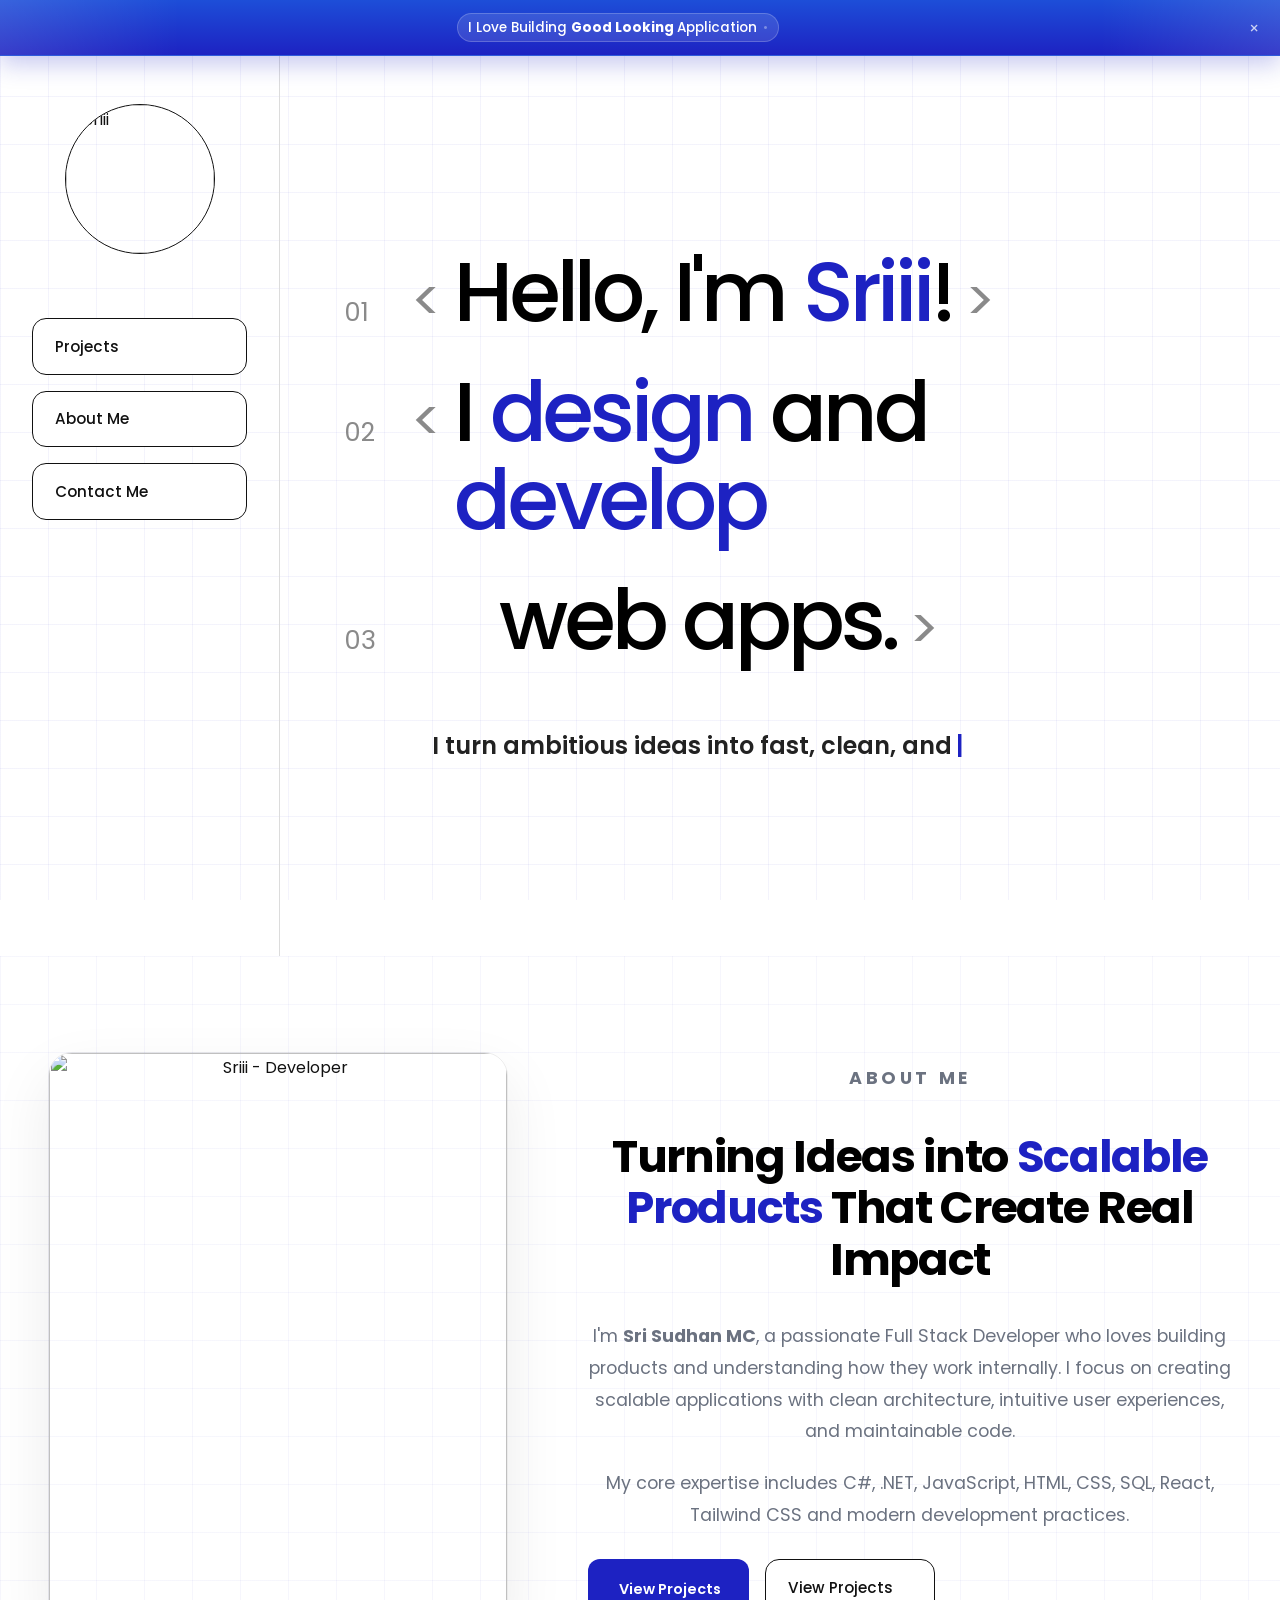
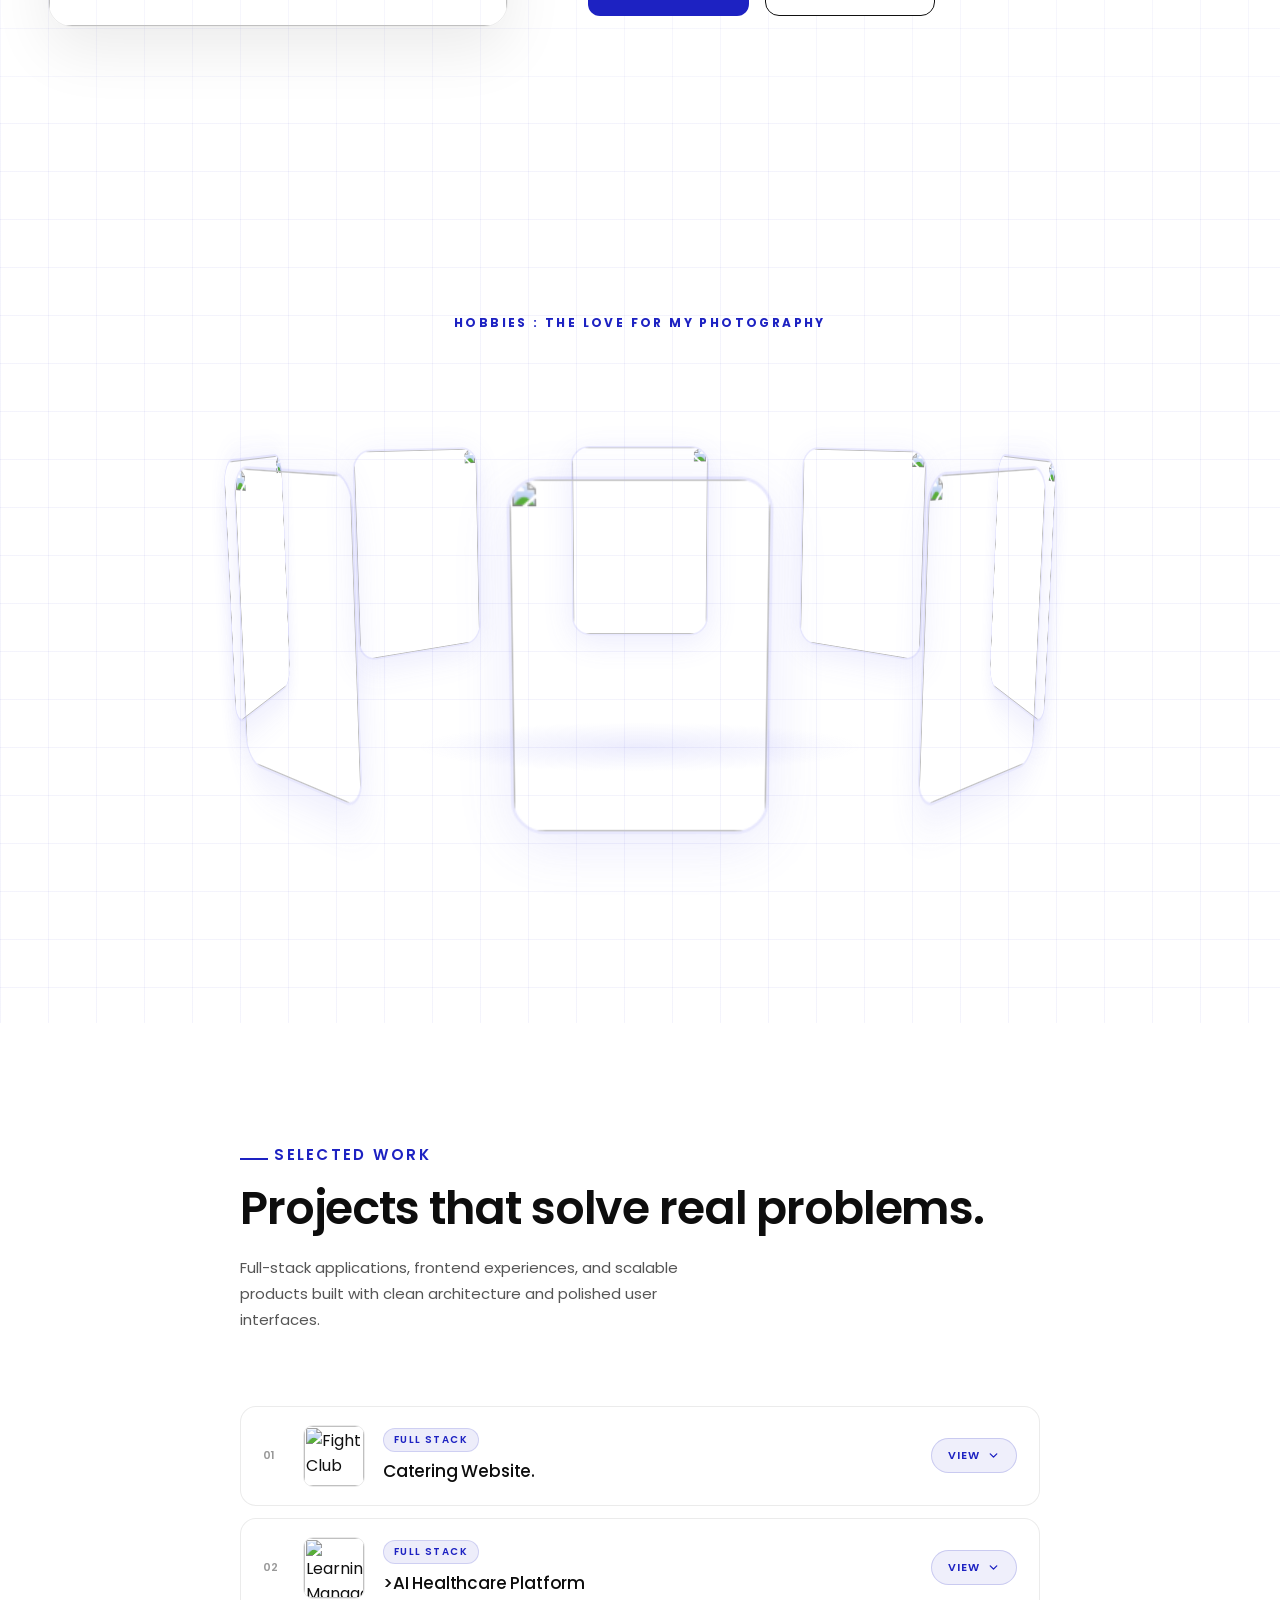
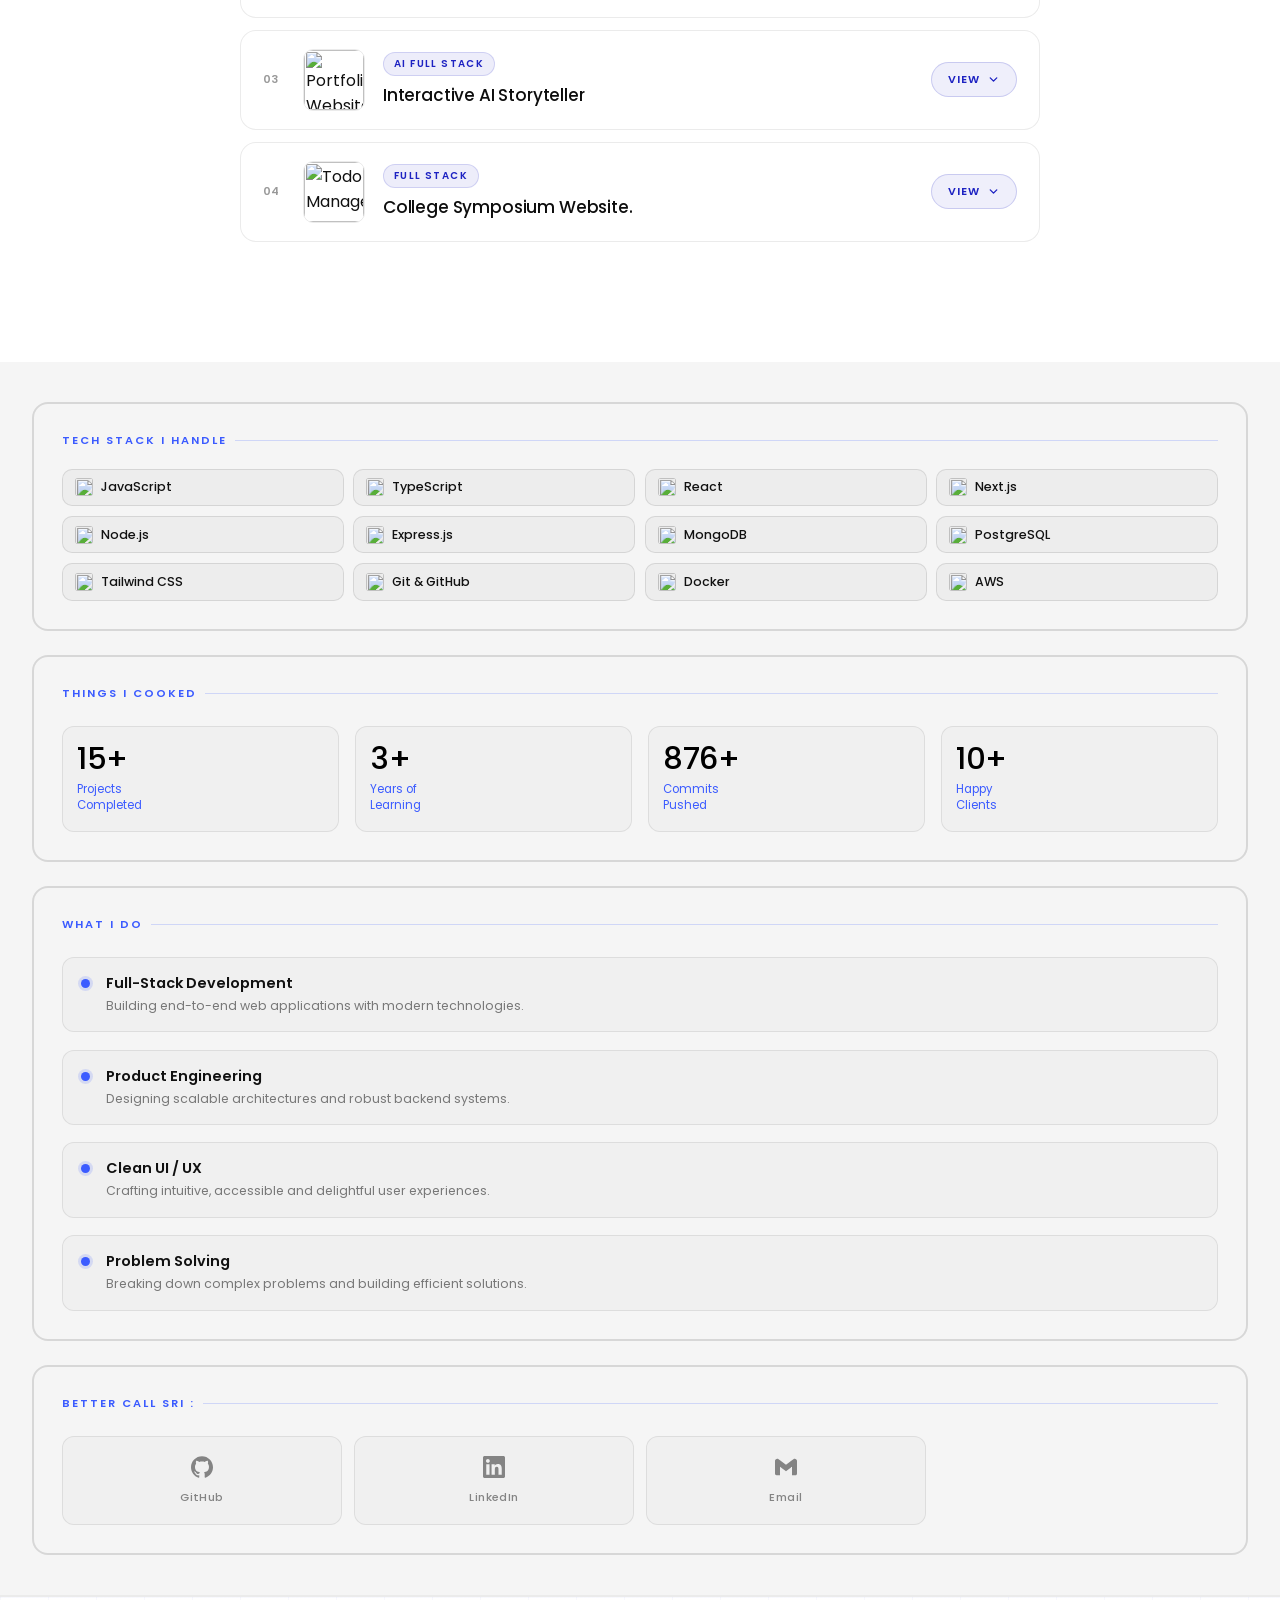
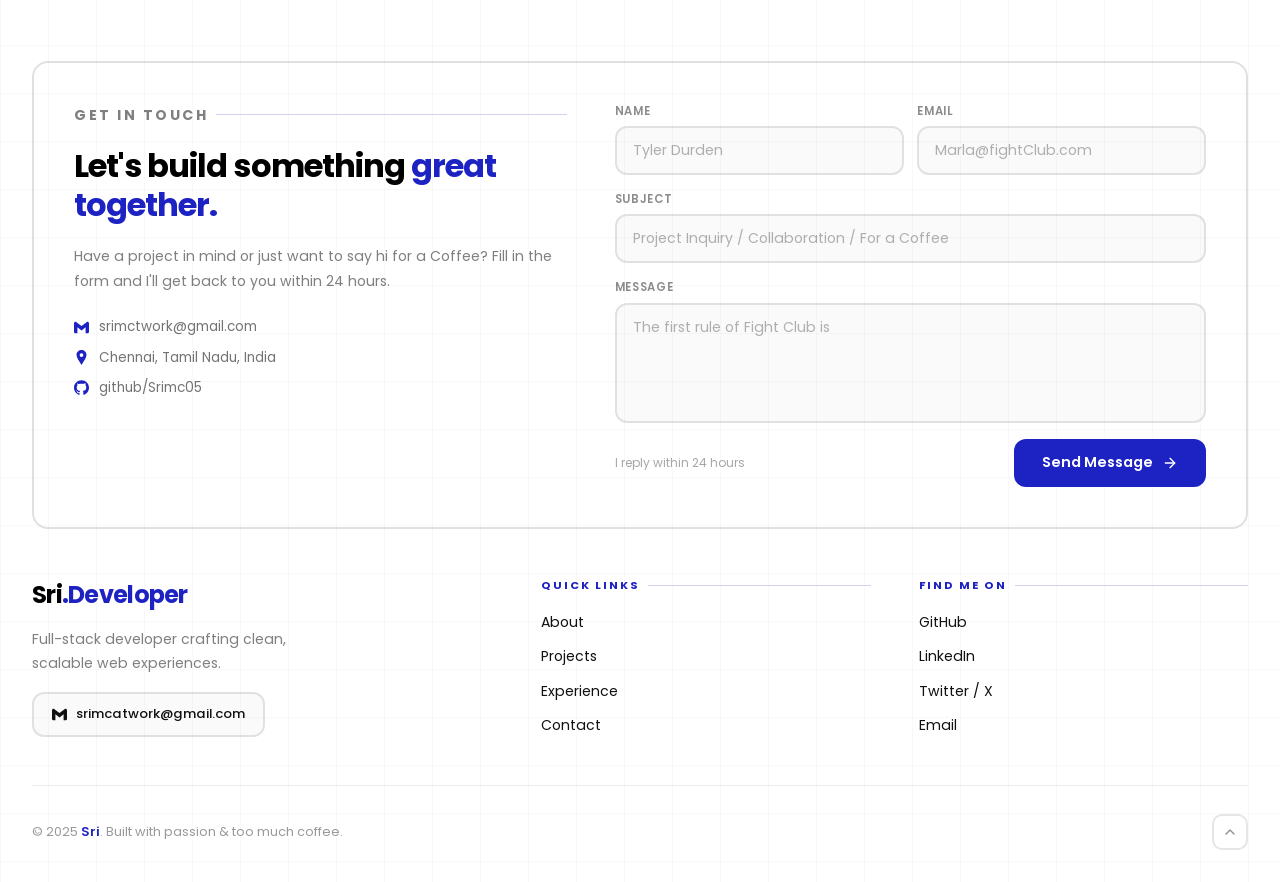
==== commit 2ac49172: "Initial portfolio commit" ====
--- a/index.html
+++ b/index.html
@@ -30,7 +30,7 @@
 
     <!-- Message -->
     <p class="sticky-banner__text">
-         Client Satisfaction :<strong> 98 % </strong>for Custom Applications  
+         I Love Building <strong> Good Looking </strong>Application 
     </p>
 
     <!-- Separator -->
@@ -51,14 +51,14 @@
 </div>
 
   <!-- HERO SECTION -->
-  <section class="hero">
+  <section class="hero ">
     
     <!-- LEFT SIDEBAR -->
     <aside class="hero__sidebar">
 
       <div class="sidebar__profile">
         <img
-          src="https://ik.imagekit.io/sri05/ChatGPT%20Image%20May%2010,%202026,%2008_32_57%20AM.png?updatedAt=1778382219479"
+          src="https://ik.imagekit.io/sri05/gbiliddd.jpeg"
           alt="Sriii"
           class="sidebar__image"
         />
@@ -75,7 +75,7 @@
     <span class="nav-btn__text">About Me</span>
   </a>
 
-  <a href="#contact" class="nav-btn">
+  <a href="#footer-section" class="nav-btn">
     <span class="nav-btn__arrow">→</span>
     <span class="nav-btn__text">Contact Me</span>
   </a>
@@ -122,10 +122,9 @@
           <span class="hero__tag">&gt;</span>
         </div>
 
-        <p class="hero__subtitle">
-         I turn ambitious ideas into fast, clean, and scalable web applications.
-        </p>
-
+       <p class="hero__subtitle">
+  <span id="typing-text"></span>
+</p>
       </div>
     </div>
   </section>
@@ -162,29 +161,20 @@
       </p>
 
       <!-- Stats -->
-      <div class="about-stats">
-        <div class="stat-card">
-          <h3>10+</h3>
-          <p>Projects Built</p>
-        </div>
-
-        <div class="stat-card">
-          <h3>100%</h3>
-          <p>Clean Code Focus</p>
-        </div>
-
-        <div class="stat-card">
-          <h3>∞</h3>
-          <p>Curiosity to Learn</p>
-        </div>
-      </div>
+      
 
       <!-- Buttons -->
       <div class="about-buttons">
-        <a href="#projects" class="btn-primary">View Projects</a>
-        <a href="assets/resume.pdf" class="btn-secondary" target="_blank">
-          Download Resume
-        </a>
+         <a href="#projects" class="btn-primary" >
+    <span class="nav-btn__arrow">→</span>
+    <span class="nav-btn__text">View Projects</span>
+  </a>
+   <a href="assets/srimcresume.pdf" class="nav-btn">
+    <span class="nav-btn__arrow">→</span>
+    <span class="nav-btn__text">View Projects</span>
+  </a>
+  
+        
       </div>
     </div>
   </div>
@@ -238,13 +228,13 @@
 
 </section>
 
-<!-- PROJECTS SECTION -->
+
 <section class="projects" id="projects">
   <div class="projects__container">
 
     <!-- Section Header -->
     <div class="projects__header">
-      <p class="projects__eyebrow">Selected Work</p>
+      <p class="projects__eyebrow"> Selected Work</p>
       <h2 class="projects__title">Projects that solve real problems.</h2>
       <p class="projects__subtitle">
         Full-stack applications, frontend experiences, and scalable products
@@ -257,86 +247,157 @@
 
       <!-- Project 1 -->
       <article class="project-card">
-        <div class="project-card__image-wrapper">
-          <img
-            src="https://ik.imagekit.io/sri05/heustttt.jpg?updatedAt=1759858469115"
-            alt="Fight Club"
-            class="project-card__image"
-          />
-        </div>
-
-        <div class="project-card__content">
-          <span class="project-card__tag">Full Stack</span>
-          <h3 class="project-card__title">Fight Club.</h3>
-          <p class="project-card__description">
-            A social productivity platform built for focused builders.
-          </p>
-          <a href="#" class="project-card__link">View Project →</a>
+        <div class="project-card__row">
+          <span class="project-card__number">01</span>
+          <div class="project-card__image-wrapper">
+            <img src="https://ik.imagekit.io/sri05/imageidiendiendiee.png?updatedAt=1752043647570" alt="Fight Club" class="project-card__image" />
+          </div>
+          <div class="project-card__meta">
+            <span class="project-card__tag">Full Stack</span>
+            <h3 class="project-card__title">Catering Website.</h3>
+          </div>
+          <button class="project-card__toggle" aria-label="Expand project">
+            <span>View</span>
+            <svg viewBox="0 0 24 24" fill="none" stroke="currentColor" stroke-width="2.5" stroke-linecap="round" stroke-linejoin="round">
+              <polyline points="6 9 12 15 18 9"></polyline>
+            </svg>
+          </button>
+        </div>
+        <div class="project-card__expand">
+          <div class="project-card__body">
+            <img src="https://ik.imagekit.io/sri05/imageidiendiendiee.png?updatedAt=1752043647570" alt="Fight Club preview" class="project-card__big-image" />
+            <p class="project-card__description">
+              Built a responsive catering website for Nila Choru with 8+ pages. Improved performance by 25%
+  using image optimization and lazy loading, with a mobile-first design powered by Tailwind CSS.
+            </p>
+            <div class="project-card__actions">
+              <a href="https://nilachorucatering.com/" class="project-card__link">View Project →</a>
+              <a href="https://github.com/Srimc05/NilaChoru" class="project-card__link--ghost">GitHub ↗</a>
+            </div>
+          </div>
         </div>
       </article>
 
       <!-- Project 2 -->
       <article class="project-card">
-        <div class="project-card__image-wrapper">
-          <img
-            src="https://ik.imagekit.io/sri05/hero-background.jpg?updatedAt=1759569853299"
-            alt="Learning Management System"
-            class="project-card__image"
-          />
-        </div>
-
-        <div class="project-card__content">
-          <span class="project-card__tag">C# / OOP</span>
-          <h3 class="project-card__title">Learning Management System.</h3>
-          <p class="project-card__description">
-            Console-based LMS demonstrating SOLID principles and LINQ.
-          </p>
-          <a href="#" class="project-card__link">View Project →</a>
+        <div class="project-card__row">
+          <span class="project-card__number">02</span>
+          <div class="project-card__image-wrapper">
+            <img src="https://ik.imagekit.io/sri05/ChatGPT%20Image%20May%2011,%202026,%2012_30_19%20PM.png" alt="Learning Management System" class="project-card__image" />
+          </div>
+          <div class="project-card__meta">
+            <span class="project-card__tag">Full Stack</span>
+            <h3 class="project-card__title">>AI Healthcare Platform</h3>
+          </div>
+          <button class="project-card__toggle" aria-label="Expand project">
+            <span>View</span>
+            <svg viewBox="0 0 24 24" fill="none" stroke="currentColor" stroke-width="2.5" stroke-linecap="round" stroke-linejoin="round">
+              <polyline points="6 9 12 15 18 9"></polyline>
+            </svg>
+          </button>
+        </div>
+        <div class="project-card__expand">
+          <div class="project-card__body">
+            <img src="https://ik.imagekit.io/sri05/ChatGPT%20Image%20May%2011,%202026,%2012_30_19%20PM.png" alt="LMS preview" class="project-card__big-image" />
+            <p class="project-card__description">
+               Built an AI-powered healthcare platform that handled 200+ weekly bookings and improved response time by 40%.
+            </p>
+            <div class="project-card__actions">
+              <a href="https://github.com/Srimc05/molecu-forge" class="project-card__link">View Project →</a>
+              <a href="https://github.com/Srimc05/molecu-forge" class="project-card__link--ghost">GitHub ↗</a>
+            </div>
+          </div>
         </div>
       </article>
 
       <!-- Project 3 -->
       <article class="project-card">
-        <div class="project-card__image-wrapper">
-          <img
-            src="https://ik.imagekit.io/sri05/treasureimage.jpg?updatedAt=1758644717212"
-            alt="Portfolio Website"
-            class="project-card__image"
-          />
-        </div>
-
-        <div class="project-card__content">
-          <span class="project-card__tag">Frontend</span>
-          <h3 class="project-card__title">Portfolio Website.</h3>
-          <p class="project-card__description">
-            Minimal, responsive portfolio built with HTML, CSS, and JavaScript.
-          </p>
-          <a href="#" class="project-card__link">View Project →</a>
+        <div class="project-card__row">
+          <span class="project-card__number">03</span>
+          <div class="project-card__image-wrapper">
+            <img src="https://ik.imagekit.io/sri05/ChatGPT%20Image%20May%2011,%202026,%2012_20_02%20PM.png" alt="Portfolio Website" class="project-card__image" />
+          </div>
+          <div class="project-card__meta">
+            <span class="project-card__tag">AI Full Stack</span>
+            <h3 class="project-card__title">Interactive AI Storyteller</h3>
+          </div>
+          <button class="project-card__toggle" aria-label="Expand project">
+            <span>View</span>
+            <svg viewBox="0 0 24 24" fill="none" stroke="currentColor" stroke-width="2.5" stroke-linecap="round" stroke-linejoin="round">
+              <polyline points="6 9 12 15 18 9"></polyline>
+            </svg>
+          </button>
+        </div>
+        <div class="project-card__expand">
+          <div class="project-card__body">
+            <img src="https://ik.imagekit.io/sri05/ChatGPT%20Image%20May%2011,%202026,%2012_20_02%20PM.png" alt="Portfolio preview" class="project-card__big-image" />
+            <p class="project-card__description">
+               Built an AI app that converts images into engaging stories using BLIP and OpenAI GPT, achieving 98% user satisfaction.
+            </p>
+            <div class="project-card__actions">
+              <a href="https://github.com/Srimc05/Infosys-INTERACTIVE-AI-STORYTELLER" class="project-card__link">View Project →</a>
+              <a href="https://github.com/Srimc05/Infosys-INTERACTIVE-AI-STORYTELLER" class="project-card__link--ghost">GitHub ↗</a>
+            </div>
+          </div>
         </div>
       </article>
 
       <!-- Project 4 -->
       <article class="project-card">
-        <div class="project-card__image-wrapper">
-          <img
-            src="https://ik.imagekit.io/sri05/imageidiendiendiee.png?updatedAt=1752043647570"
-            alt="Todo Management App"
-            class="project-card__image"
-          />
-        </div>
-
-        <div class="project-card__content">
-          <span class="project-card__tag">Backend</span>
-          <h3 class="project-card__title">Todo Management App.</h3>
-          <p class="project-card__description">
-            Task manager with filtering, tagging, and advanced LINQ queries.
-          </p>
-          <a href="#" class="project-card__link">View Project →</a>
+        <div class="project-card__row">
+          <span class="project-card__number">04</span>
+          <div class="project-card__image-wrapper">
+            <img src="https://ik.imagekit.io/sri05/heustttt.jpg?updatedAt=1759858469115" alt="Todo Management App" class="project-card__image" />
+          </div>
+          <div class="project-card__meta">
+            <span class="project-card__tag">Full Stack</span>
+            <h3 class="project-card__title">College Symposium Website.</h3>
+          </div>
+          <button class="project-card__toggle" aria-label="Expand project">
+            <span>View</span>
+            <svg viewBox="0 0 24 24" fill="none" stroke="currentColor" stroke-width="2.5" stroke-linecap="round" stroke-linejoin="round">
+              <polyline points="6 9 12 15 18 9"></polyline>
+            </svg>
+          </button>
+        </div>
+        <div class="project-card__expand">
+          <div class="project-card__body">
+            <img src="https://ik.imagekit.io/sri05/heustttt.jpg?updatedAt=1759858469115" alt="Todo App preview" class="project-card__big-image" />
+            <p class="project-card__description">
+              Task manager with filtering, tagging, and advanced LINQ queries. Designed around a clean data layer with full CRUD operations and a practical, no-bloat CLI interface.
+            </p>
+            <div class="project-card__actions">
+              <a href="https://festx.in/" class="project-card__link">View Project →</a>
+              <a href="https://github.com/Srimc05/CSBS-FESTX-2025" class="project-card__link--ghost">GitHub ↗</a>
+            </div>
+          </div>
         </div>
       </article>
 
     </div>
   </div>
+</section>
+
+<script>
+  const cards = document.querySelectorAll('.project-card');
+
+  cards.forEach(card => {
+    card.addEventListener('click', e => {
+      if (e.target.closest('a')) return;
+      const isOpen = card.classList.contains('is-open');
+      cards.forEach(c => c.classList.remove('is-open'));
+      if (!isOpen) card.classList.add('is-open');
+    });
+  });
+
+  document.addEventListener('click', e => {
+    if (!e.target.closest('.project-card')) {
+      cards.forEach(c => c.classList.remove('is-open'));
+    }
+  });
+</script>
+
+
 
 
 
@@ -344,7 +405,7 @@
 
 
   <div class="tech-stack-module">
-    <p class="tsm__label">Tech Stack</p>
+    <p class="tsm__label">Tech Stack I Handle</p>
     <div class="tsm__grid">
       <div class="tsm__pill"><img src="https://cdn.jsdelivr.net/gh/devicons/devicon/icons/javascript/javascript-original.svg" alt="JS" />JavaScript</div>
       <div class="tsm__pill"><img src="https://cdn.jsdelivr.net/gh/devicons/devicon/icons/typescript/typescript-original.svg" alt="TS" />TypeScript</div>
@@ -427,7 +488,7 @@
        COMPONENT 4 — FIND ME ON
   ============================================================ -->
   <div class="findme-module">
-    <p class="fmo__label">Find Me On</p>
+    <p class="fmo__label">Better Call Sri :</p>
     <div class="fmo__grid">
 
       <a href="https://github.com" target="_blank" rel="noopener" class="fmo__link">
@@ -511,7 +572,7 @@
 })();
 </script>
 
-<footer class="footer-section">
+<footer id="footer-section" class="footer-section">
   <div class="footer-container">
 
     
@@ -560,7 +621,7 @@
 
         <div class="fc-field">
           <label for="fc-message">Message</label>
-          <textarea id="fc-message" placeholder="Tell me about your project or idea..."></textarea>
+          <textarea id="fc-message" placeholder="The first rule of Fight Club is "></textarea>
         </div>
 
         <div class="fc-success" id="fcSuccess">
@@ -666,6 +727,6 @@
 </script>
 
   <script src="js/main.js"></script>
-
+<script src="scroll-animation.js"></script>
 </body>
 </html>
--- a/components/projects/projects.css
+++ b/components/projects/projects.css
@@ -1,25 +1,52 @@
-/* ========================================
-   PROJECTS SECTION
-======================================== */
+/*  */
+@import url('https://fonts.googleapis.com/css2?family=Poppins:wght@400;500;600&display=swap');
+
+*, *::before, *::after {
+  box-sizing: border-box;
+  margin: 0;
+  padding: 0;
+}
+
+:root {
+  --bg:             #f5f4f0;
+  --surface:        #ffffff;
+  --surface-hover:  #f9f8f5;
+  --border:         rgba(0, 0, 0, 0.08);
+  --border-hover:   rgba(29, 34, 194, 0.25);
+  --text-primary:   #0d0d0d;
+  --text-secondary: #555;
+  --text-muted:     #999;
+  --accent:         #1d22c2;
+  --accent-light:   rgba(29, 34, 194, 0.07);
+  --tag-bg:         rgba(29, 34, 194, 0.08);
+  --tag-color:      #1d22c2;
+  --transition:     0.4s cubic-bezier(0.4, 0, 0.2, 1);
+}
+
+body {
+  background: var(--bg);
+  color: var(--text-primary);
+  font-family: 'Poppins', sans-serif;
+  min-height: 100vh;
+}
+
+/* ────────────────────────────────
+   SECTION
+──────────────────────────────── */
 .projects {
-  padding: 8rem 0;
-  background: transparent;
-
-}
-
-/* Container with proper left/right margins */
+  padding: 120px 40px;
+}
+
 .projects__container {
-  width: min(92%, 1280px);
+  max-width: 800px;
   margin: 0 auto;
-  padding: 0 1rem;
-}
-
-/* ========================================
-   SECTION HEADER
-======================================== */
+}
+
+/* ────────────────────────────────
+   HEADER
+──────────────────────────────── */
 .projects__header {
-  max-width: 850px;
-  margin-bottom: 4rem;
+  margin-bottom: 72px;
 }
 
 .projects__eyebrow {
@@ -31,241 +58,271 @@
   margin-bottom: 1rem;
 }
 
+.projects__eyebrow::before {
+  content: '';
+  display: inline-block;
+  width: 28px;
+  height: 1.5px;
+  background: var(--accent);
+}
+
 .projects__title {
-  font-size: clamp(2.5rem, 5vw, 5rem);
-  line-height: 1.05;
-  font-weight: 600;
-  letter-spacing: -0.04em;
-  color: #000;
-  margin-bottom: 1.5rem;
+  font-size: clamp(30px, 5vw, 46px);
+  font-weight: 600;
+  line-height: 1.15;
+  color: var(--text-primary);
+  margin-bottom: 20px;
+  letter-spacing: -0.025em;
 }
 
 .projects__subtitle {
-  font-size: clamp(1rem, 1.8vw, 1.35rem);
-  line-height: 1.8;
-  color: #4b4b4b;
-  max-width: 700px;
-}
-
-/* ========================================
-   PROJECT GRID
-======================================== */
+  font-size: 15px;
+  font-weight: 400;
+  line-height: 1.75;
+  color: var(--text-secondary);
+  max-width: 500px;
+}
+
+/* ────────────────────────────────
+   GRID
+──────────────────────────────── */
 .projects__grid {
-  display: grid;
-  grid-template-columns: repeat(2, minmax(0, 1fr));
-  gap: 1.5rem;
-}
-
-/* ========================================
-   PROJECT CARD
-======================================== */
+  display: flex;
+  flex-direction: column;
+  gap: 12px;
+}
+
+/* ────────────────────────────────
+   CARD
+──────────────────────────────── */
 .project-card {
-  background: rgba(255, 255, 255, 0.7);
-  backdrop-filter: blur(14px);
-  border: 1px solid rgba(29, 34, 194, 0.08);
-  border-radius: 24px;
+  background: var(--surface);
+  border: 1px solid var(--border);
+  border-radius: 16px;
   overflow: hidden;
-  transition: all 0.4s ease;
-  box-shadow: 0 16px 40px rgba(0, 0, 0, 0.06);
+  cursor: pointer;
+  transition: border-color 0.25s, background 0.25s, box-shadow 0.25s;
 }
 
 .project-card:hover {
-  transform: translateY(-8px);
-  box-shadow: 0 24px 60px rgba(0, 0, 0, 0.1);
-}
-
-/* ========================================
-   CARD IMAGE
-======================================== */
+  border-color: var(--border-hover);
+  background: var(--surface-hover);
+  box-shadow: 0 4px 32px rgba(29, 34, 194, 0.06);
+}
+
+.project-card.is-open {
+  border-color: rgba(29, 34, 194, 0.3);
+  box-shadow: 0 6px 40px rgba(29, 34, 194, 0.1);
+}
+
+/* ── Collapsed row ── */
+.project-card__row {
+  display: flex;
+  align-items: center;
+  gap: 18px;
+  padding: 18px 22px;
+  user-select: none;
+}
+
+.project-card__number {
+  font-size: 11px;
+  font-weight: 600;
+  color: var(--text-muted);
+  min-width: 22px;
+  flex-shrink: 0;
+}
+
 .project-card__image-wrapper {
-  aspect-ratio: 16 / 9;
+  width: 62px;
+  height: 62px;
+  border-radius: 10px;
   overflow: hidden;
-  background: #eaeaea;
+  flex-shrink: 0;
+  border: 1px solid var(--border);
 }
 
 .project-card__image {
   width: 100%;
   height: 100%;
   object-fit: cover;
-  transition: transform 0.6s ease;
+  display: block;
+  transition: transform 0.45s ease;
 }
 
 .project-card:hover .project-card__image {
-  transform: scale(1.05);
-}
-
-/* ========================================
-   CARD CONTENT
-======================================== */
-.project-card__content {
-  padding: 1.5rem;
+  transform: scale(1.08);
+}
+
+.project-card__meta {
+  flex: 1;
+  min-width: 0;
 }
 
 .project-card__tag {
   display: inline-block;
-  margin-bottom: 0.75rem;
-  padding: 0.35rem 0.8rem;
-  border-radius: 999px;
-  background: rgba(29, 34, 194, 0.08);
-  color: #1d22c2;
-  font-size: 0.75rem;
-  font-weight: 600;
+  font-size: 10px;
+  font-weight: 600;
+  letter-spacing: 0.14em;
+  text-transform: uppercase;
+  color: var(--tag-color);
+  background: var(--tag-bg);
+  border: 1px solid rgba(29, 34, 194, 0.15);
+  border-radius: 20px;
+  padding: 3px 10px;
+  margin-bottom: 6px;
 }
 
 .project-card__title {
-  font-size: 1.5rem;
-  line-height: 1.25;
-  font-weight: 600;
-  color: #000;
-  margin-bottom: 0.75rem;
+  font-size: 17px;
+  font-weight: 500;
+  color: var(--text-primary);
+  letter-spacing: -0.01em;
+  white-space: nowrap;
+  overflow: hidden;
+  text-overflow: ellipsis;
+}
+
+/* ── Toggle button ── */
+.project-card__toggle {
+  display: flex;
+  align-items: center;
+  gap: 7px;
+  font-family: 'Poppins', sans-serif;
+  font-size: 11px;
+  font-weight: 600;
+  letter-spacing: 0.08em;
+  text-transform: uppercase;
+  color: var(--accent);
+  background: var(--accent-light);
+  border: 1px solid rgba(29, 34, 194, 0.18);
+  border-radius: 20px;
+  padding: 8px 16px;
+  flex-shrink: 0;
+  cursor: pointer;
+  pointer-events: none;
+  transition: background 0.2s, border-color 0.2s, color 0.2s;
+}
+
+.project-card:hover .project-card__toggle {
+  background: rgba(29, 34, 194, 0.13);
+  border-color: rgba(29, 34, 194, 0.35);
+}
+
+.project-card.is-open .project-card__toggle {
+  background: var(--accent);
+  color: #fff;
+  border-color: var(--accent);
+}
+
+.project-card__toggle svg {
+  width: 13px;
+  height: 13px;
+  transition: transform var(--transition);
+  flex-shrink: 0;
+}
+
+.project-card.is-open .project-card__toggle svg {
+  transform: rotate(180deg);
+}
+
+/* ── Expand body ── */
+.project-card__expand {
+  max-height: 0;
+  overflow: hidden;
+  transition: max-height var(--transition);
+}
+
+.project-card.is-open .project-card__expand {
+  max-height: 480px;
+}
+
+.project-card__body {
+  padding: 0 22px 24px;
+  border-top: 1px solid var(--border);
+}
+
+.project-card__big-image {
+  width: 100%;
+  height: 210px;
+  object-fit: cover;
+  border-radius: 10px;
+  margin: 20px 0 18px;
+  display: block;
+  border: 1px solid var(--border);
 }
 
 .project-card__description {
-  font-size: 0.95rem;
+  font-size: 13.5px;
+  font-weight: 400;
   line-height: 1.7;
-  color: #555;
-  margin-bottom: 1.5rem;
-}
-
-.project-card__footer {
+  color: var(--text-secondary);
+  margin-bottom: 20px;
+}
+
+.project-card__actions {
   display: flex;
-  justify-content: flex-start;
+  gap: 10px;
+  flex-wrap: wrap;
 }
 
 .project-card__link {
-  font-size: 0.9rem;
-  font-weight: 600;
-  color: #1d22c2;
+  display: inline-flex;
+  align-items: center;
+  gap: 6px;
+  font-family: 'Poppins', sans-serif;
+  font-size: 12px;
+  font-weight: 600;
+  letter-spacing: 0.06em;
+  text-transform: uppercase;
+  color: #fff;
+  background: var(--accent);
+  border: 1.5px solid var(--accent);
+  border-radius: 20px;
+  padding: 9px 22px;
   text-decoration: none;
-  transition: transform 0.3s ease;
+  transition: opacity 0.15s, transform 0.15s;
 }
 
 .project-card__link:hover {
-  transform: translateX(4px);
-}
-
-/* ========================================
-   LARGE SCREENS
-======================================== */
-@media (min-width: 1600px) {
-  .projects__container {
-    width: min(88%, 1280px);
-  }
-}
-
-/* ========================================
-   LARGE LAPTOPS (≤ 1440px)
-======================================== */
-@media (max-width: 1440px) {
-  .project-card__title {
-    font-size: 1.35rem;
-  }
-
-  .project-card__content {
-    padding: 1.35rem;
-  }
-}
-
-/* ========================================
-   TABLET (≤ 1024px)
-======================================== */
-@media (max-width: 1024px) {
-  .projects {
-    padding: 6rem 0;
-  }
-
-  .projects__container {
-    width: min(94%, 1200px);
-    padding: 0 1rem;
-  }
-
-  .projects__grid {
-    grid-template-columns: 1fr;
-    gap: 1.25rem;
-  }
-
-  .projects__title {
-    font-size: clamp(2rem, 6vw, 3.5rem);
-  }
-
-  .projects__subtitle {
-    font-size: 1.1rem;
-  }
-
-  .project-card__title {
-    font-size: 1.4rem;
-  }
-}
-
-/* ========================================
-   MOBILE (≤ 768px)
-======================================== */
-@media (max-width: 768px) {
-  .projects {
-    padding: 5rem 0;
-  }
-
-  .projects__container {
-    width: 100%;
-    padding: 0 1.25rem;
-  }
-
-  .projects__header {
-    margin-bottom: 3rem;
-  }
-
-  .projects__title {
-    font-size: clamp(2rem, 9vw, 3rem);
-  }
-
-  .projects__subtitle {
-    font-size: 1rem;
-    line-height: 1.7;
-  }
-
-  .project-card {
-    border-radius: 20px;
-  }
-
-  .project-card__content {
-    padding: 1.25rem;
-  }
-
-  .project-card__title {
-    font-size: 1.25rem;
-  }
-
-  .project-card__description {
-    font-size: 0.9rem;
-    line-height: 1.6;
-  }
-}
-
-/* ========================================
-   SMALL MOBILE (≤ 480px)
-======================================== */
-@media (max-width: 480px) {
-  .projects__container {
-    padding: 0 1rem;
-  }
-
-  .projects__eyebrow {
-    font-size: 0.8rem;
-  }
-
-  .project-card__tag {
-    font-size: 0.7rem;
-  }
-
-  .project-card__title {
-    font-size: 1.15rem;
-  }
-
-  .project-card__description {
-    font-size: 0.85rem;
-  }
-
-  .project-card__link {
-    font-size: 0.85rem;
-  }
+  opacity: 0.88;
+  transform: translateY(-1px);
+}
+
+.project-card__link--ghost {
+  display: inline-flex;
+  align-items: center;
+  gap: 6px;
+  font-family: 'Poppins', sans-serif;
+  font-size: 12px;
+  font-weight: 600;
+  letter-spacing: 0.06em;
+  text-transform: uppercase;
+  color: var(--accent);
+  background: transparent;
+  border: 1.5px solid rgba(29, 34, 194, 0.25);
+  border-radius: 20px;
+  padding: 9px 20px;
+  text-decoration: none;
+  transition: border-color 0.15s, background 0.15s, transform 0.15s;
+}
+
+.project-card__link--ghost:hover {
+  border-color: var(--accent);
+  background: var(--accent-light);
+  transform: translateY(-1px);
+}
+
+/* ────────────────────────────────
+   RESPONSIVE
+──────────────────────────────── */
+@media (max-width: 600px) {
+  .projects { padding: 80px 20px; }
+  .projects__header { margin-bottom: 48px; }
+  .project-card__row { gap: 12px; padding: 14px 16px; }
+  .project-card__image-wrapper { width: 50px; height: 50px; }
+  .project-card__body { padding: 0 16px 20px; }
+  .project-card__big-image { height: 160px; }
+  .project-card__toggle span { display: none; }
+  .project-card__toggle { padding: 8px 12px; }
+  .project-card__number { display: none; }
 }
--- a/components/hero/hero.css
+++ b/components/hero/hero.css
@@ -114,6 +114,8 @@
   min-width: 170px;
 }
 
+
+
 /* hidden arrow */
 .nav-btn__arrow {
   width: 0;
@@ -160,6 +162,31 @@
   justify-content: center;
   gap: 5px;
 }
+.hero__subtitle {
+  font-size: 1.25rem;
+  font-weight: 500;
+  color: #1d22c2;
+  min-height: 2rem;
+}
+
+#typing-text::after {
+  content: "|";
+  display: inline-block;
+  margin-left: 4px;
+  animation: blink 0.7s infinite;
+  color: #1d22c2;
+}
+
+@keyframes blink {
+  0%,
+  50% {
+    opacity: 1;
+  }
+  51%,
+  100% {
+    opacity: 0;
+  }
+}
 
 .sidebar__toggle span {
   display: block;
--- a/css/main.css
+++ b/css/main.css
@@ -41,4 +41,120 @@
 body > * {
   position: relative;
   z-index: 1;
-}  +}  
+/* ========================================
+   GLOBAL CUSTOM CURSOR
+======================================== */
+html,
+body {
+  cursor: url("https://ik.imagekit.io/sri05/Cursor.png") 4 4, auto;
+}
+
+a,
+button,
+input,
+textarea,
+select,
+label,
+.project-card,
+.nav-btn,
+.tech-pill,
+.social-links a {
+  cursor: url("https://ik.imagekit.io/sri05/Cursor.png") 4 4, pointer;
+}
+
+/* ========================================
+   GLOBAL SCROLL ANIMATIONS
+   Add class="reveal" to any element you want
+   to animate on scroll.
+======================================== */
+
+.reveal {
+  opacity: 0;
+  transform: translateY(60px);
+  transition:
+    opacity 0.8s ease,
+    transform 0.8s ease;
+  will-change: opacity, transform;
+}
+
+.reveal.is-visible {
+  opacity: 1;
+  transform: translateY(0);
+}
+
+/* Optional animation variants */
+.reveal-left {
+  opacity: 0;
+  transform: translateX(-60px);
+  transition:
+    opacity 0.8s ease,
+    transform 0.8s ease;
+  will-change: opacity, transform;
+}
+
+.reveal-left.is-visible {
+  opacity: 1;
+  transform: translateX(0);
+}
+
+.reveal-right {
+  opacity: 0;
+  transform: translateX(60px);
+  transition:
+    opacity 0.8s ease,
+    transform 0.8s ease;
+  will-change: opacity, transform;
+}
+
+.reveal-right.is-visible {
+  opacity: 1;
+  transform: translateX(0);
+}
+
+.reveal-scale {
+  opacity: 0;
+  transform: scale(0.92);
+  transition:
+    opacity 0.8s ease,
+    transform 0.8s ease;
+  will-change: opacity, transform;
+}
+
+.reveal-scale.is-visible {
+  opacity: 1;
+  transform: scale(1);
+}
+
+/* Optional stagger delays */
+.delay-1 {
+  transition-delay: 0.1s;
+}
+
+.delay-2 {
+  transition-delay: 0.2s;
+}
+
+.delay-3 {
+  transition-delay: 0.3s;
+}
+
+.delay-4 {
+  transition-delay: 0.4s;
+}
+
+.delay-5 {
+  transition-delay: 0.5s;
+}
+
+/* Disable animations for users who prefer reduced motion */
+@media (prefers-reduced-motion: reduce) {
+  .reveal,
+  .reveal-left,
+  .reveal-right,
+  .reveal-scale {
+    opacity: 1;
+    transform: none;
+    transition: none;
+  }
+}
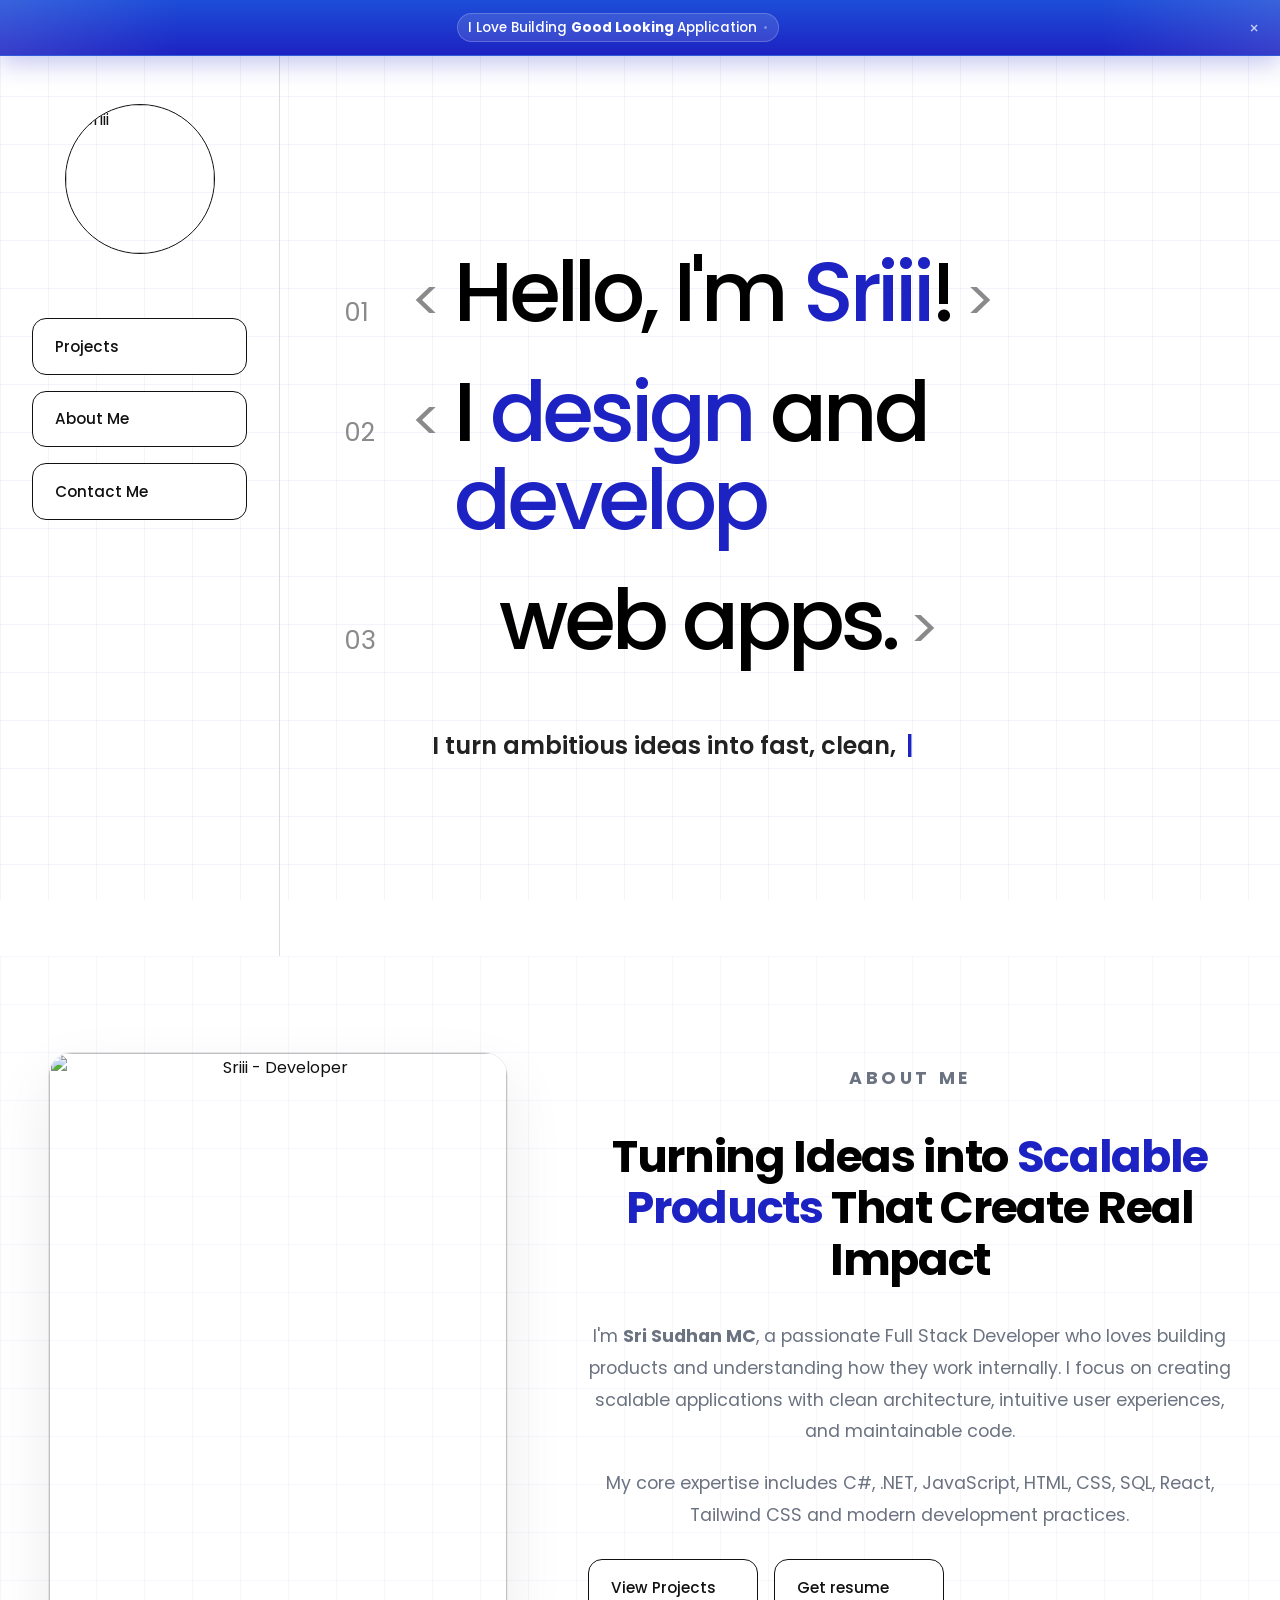
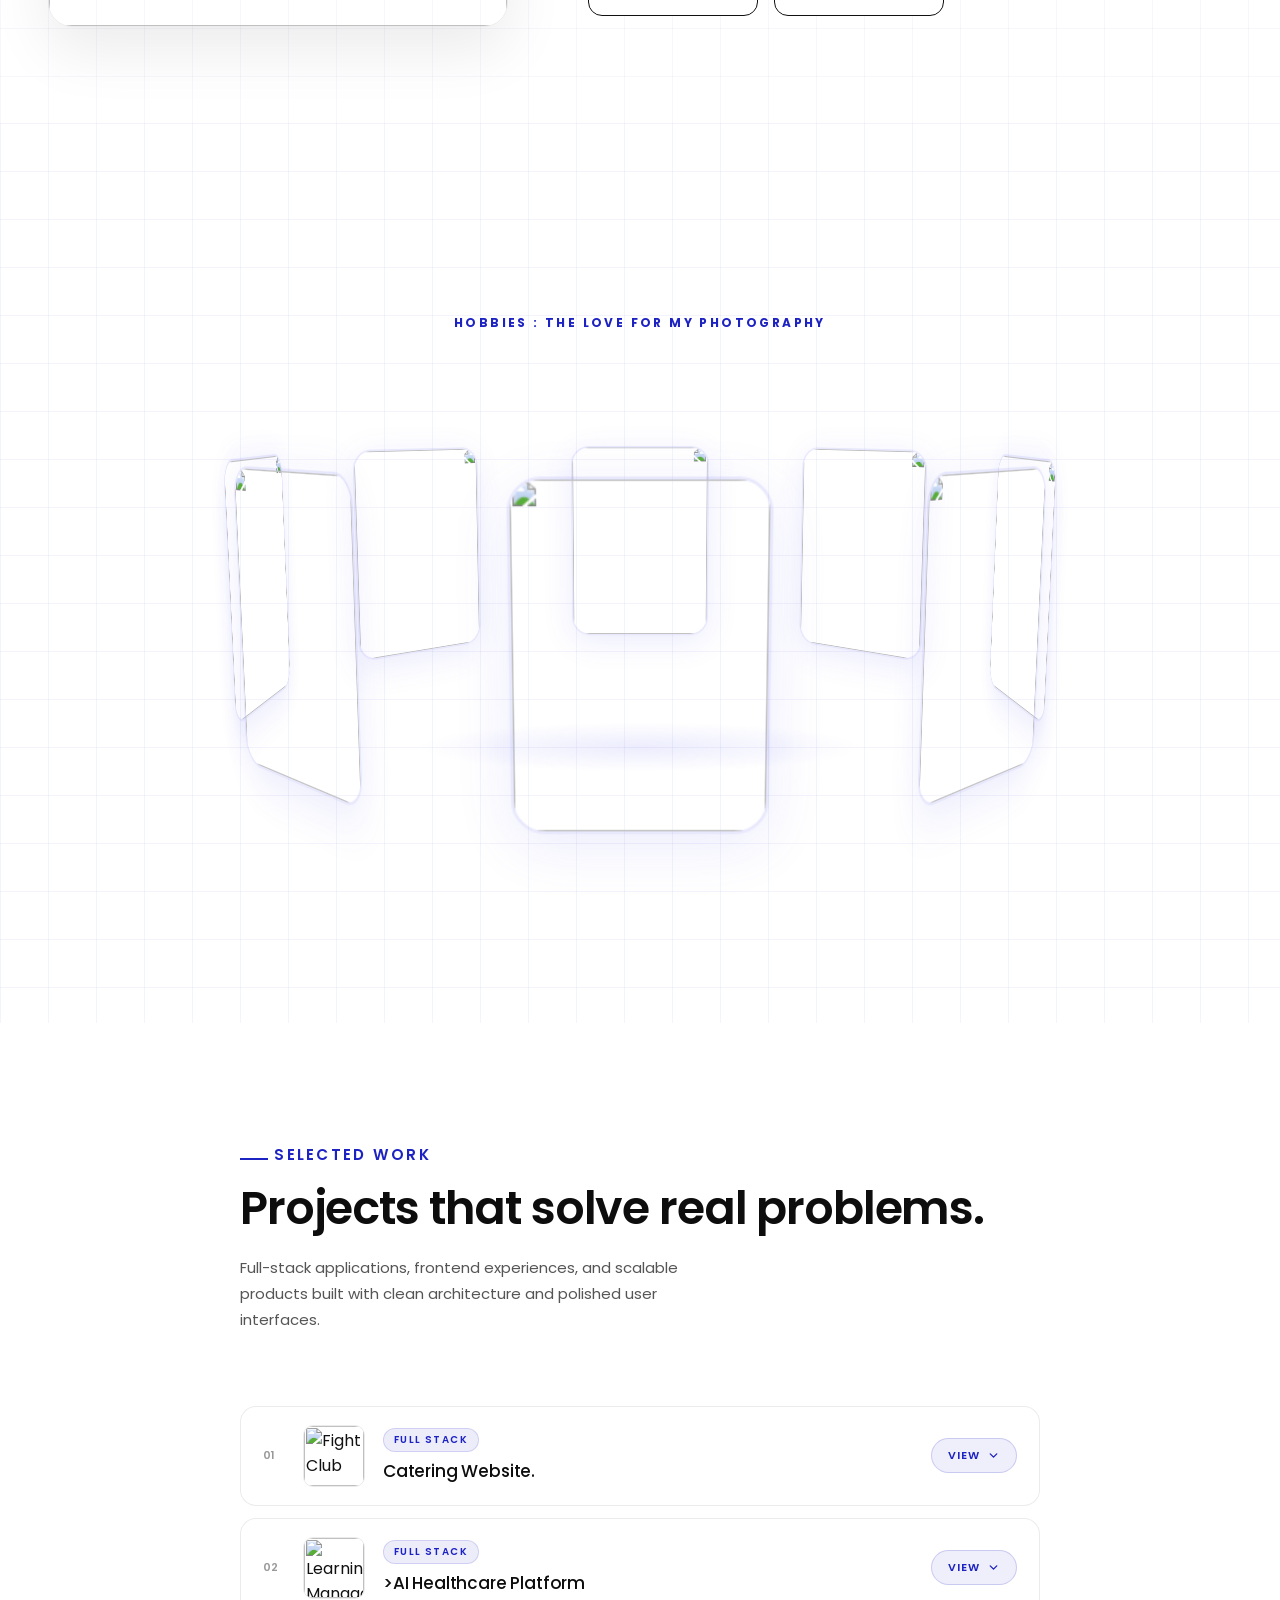
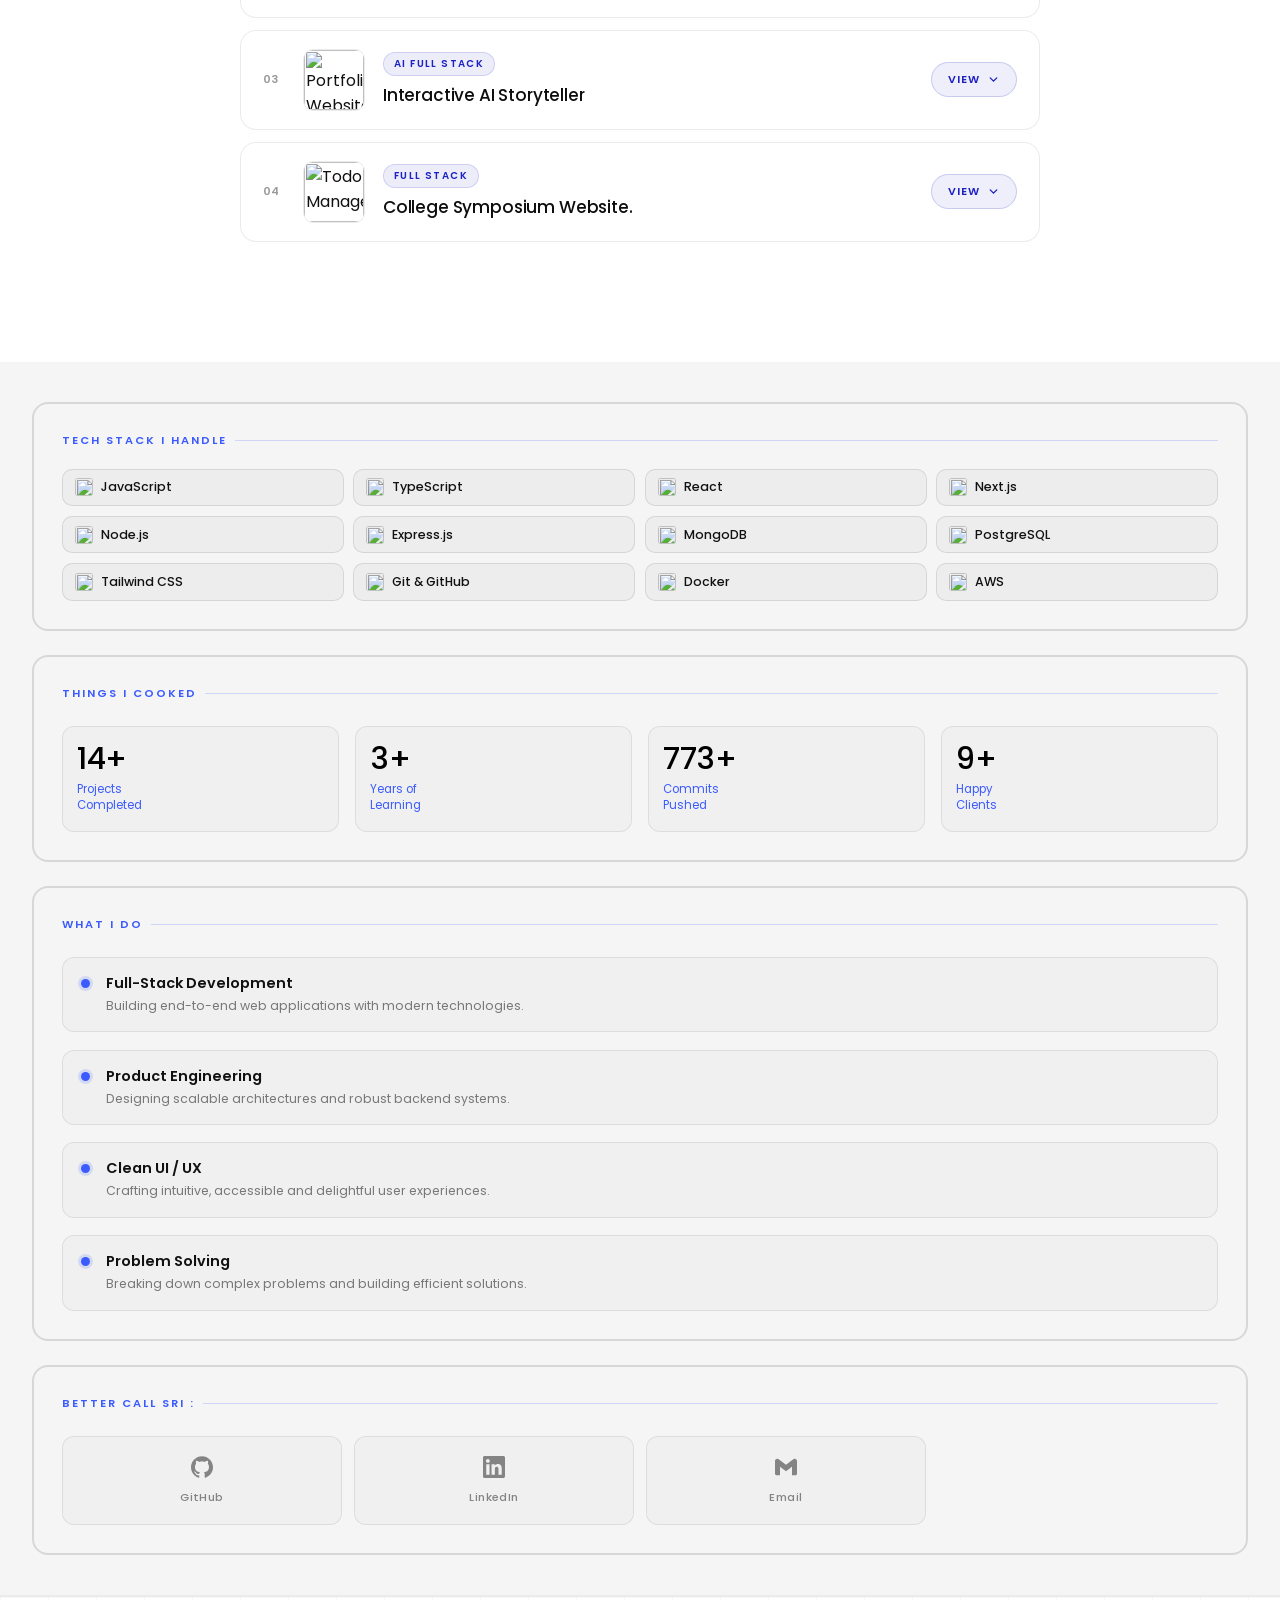
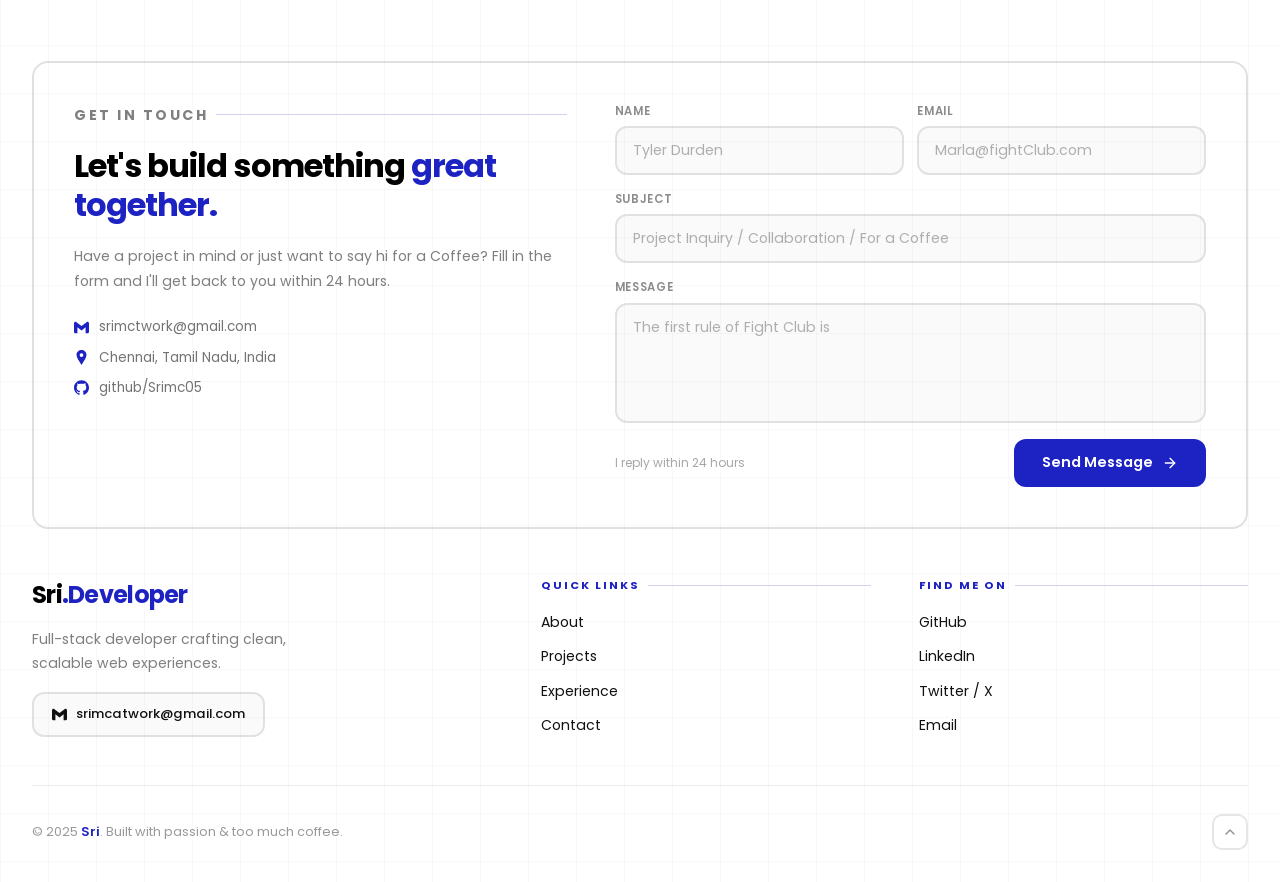
==== commit b945ec49: "Initial portfolio commit" ====
--- a/index.html
+++ b/index.html
@@ -165,13 +165,13 @@
 
       <!-- Buttons -->
       <div class="about-buttons">
-         <a href="#projects" class="btn-primary" >
+         <a href="#projects" class="nav-btn" >
     <span class="nav-btn__arrow">→</span>
     <span class="nav-btn__text">View Projects</span>
   </a>
    <a href="assets/srimcresume.pdf" class="nav-btn">
     <span class="nav-btn__arrow">→</span>
-    <span class="nav-btn__text">View Projects</span>
+    <span class="nav-btn__text">Get resume</span>
   </a>
   
         
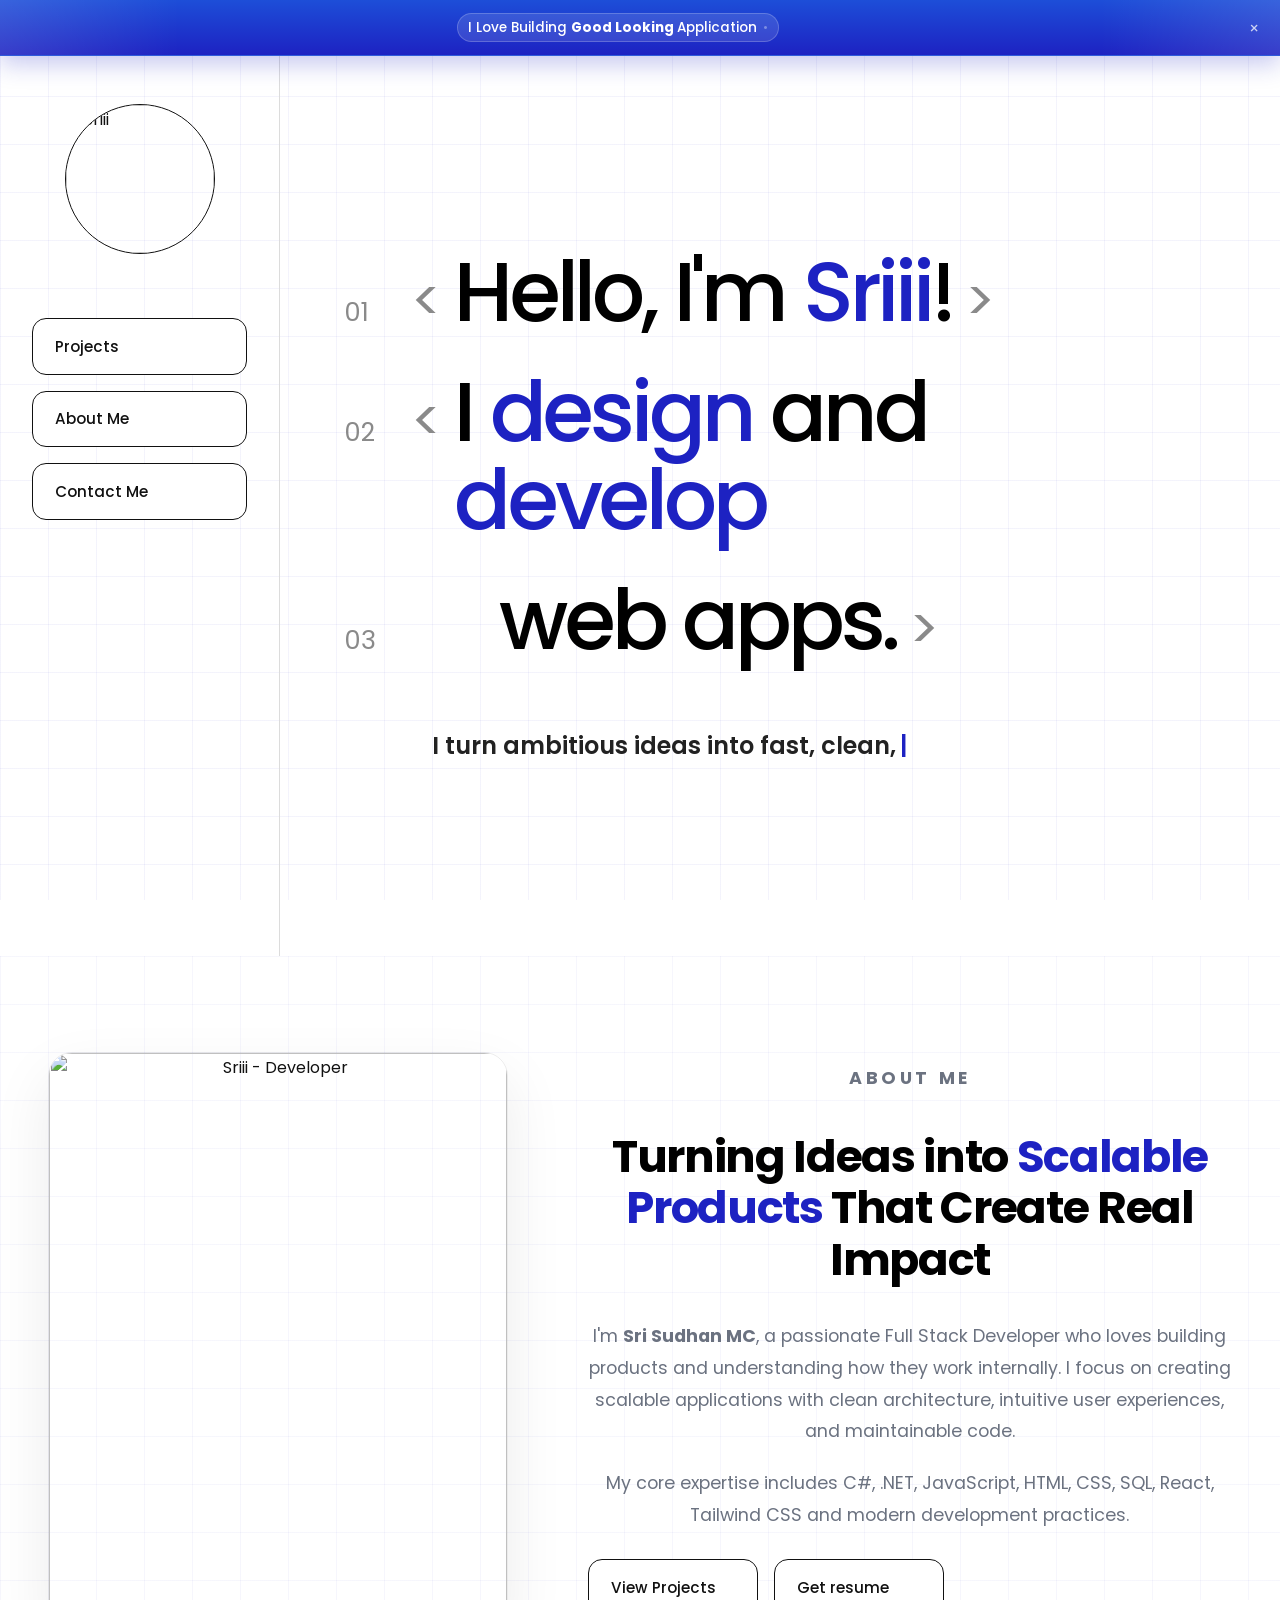
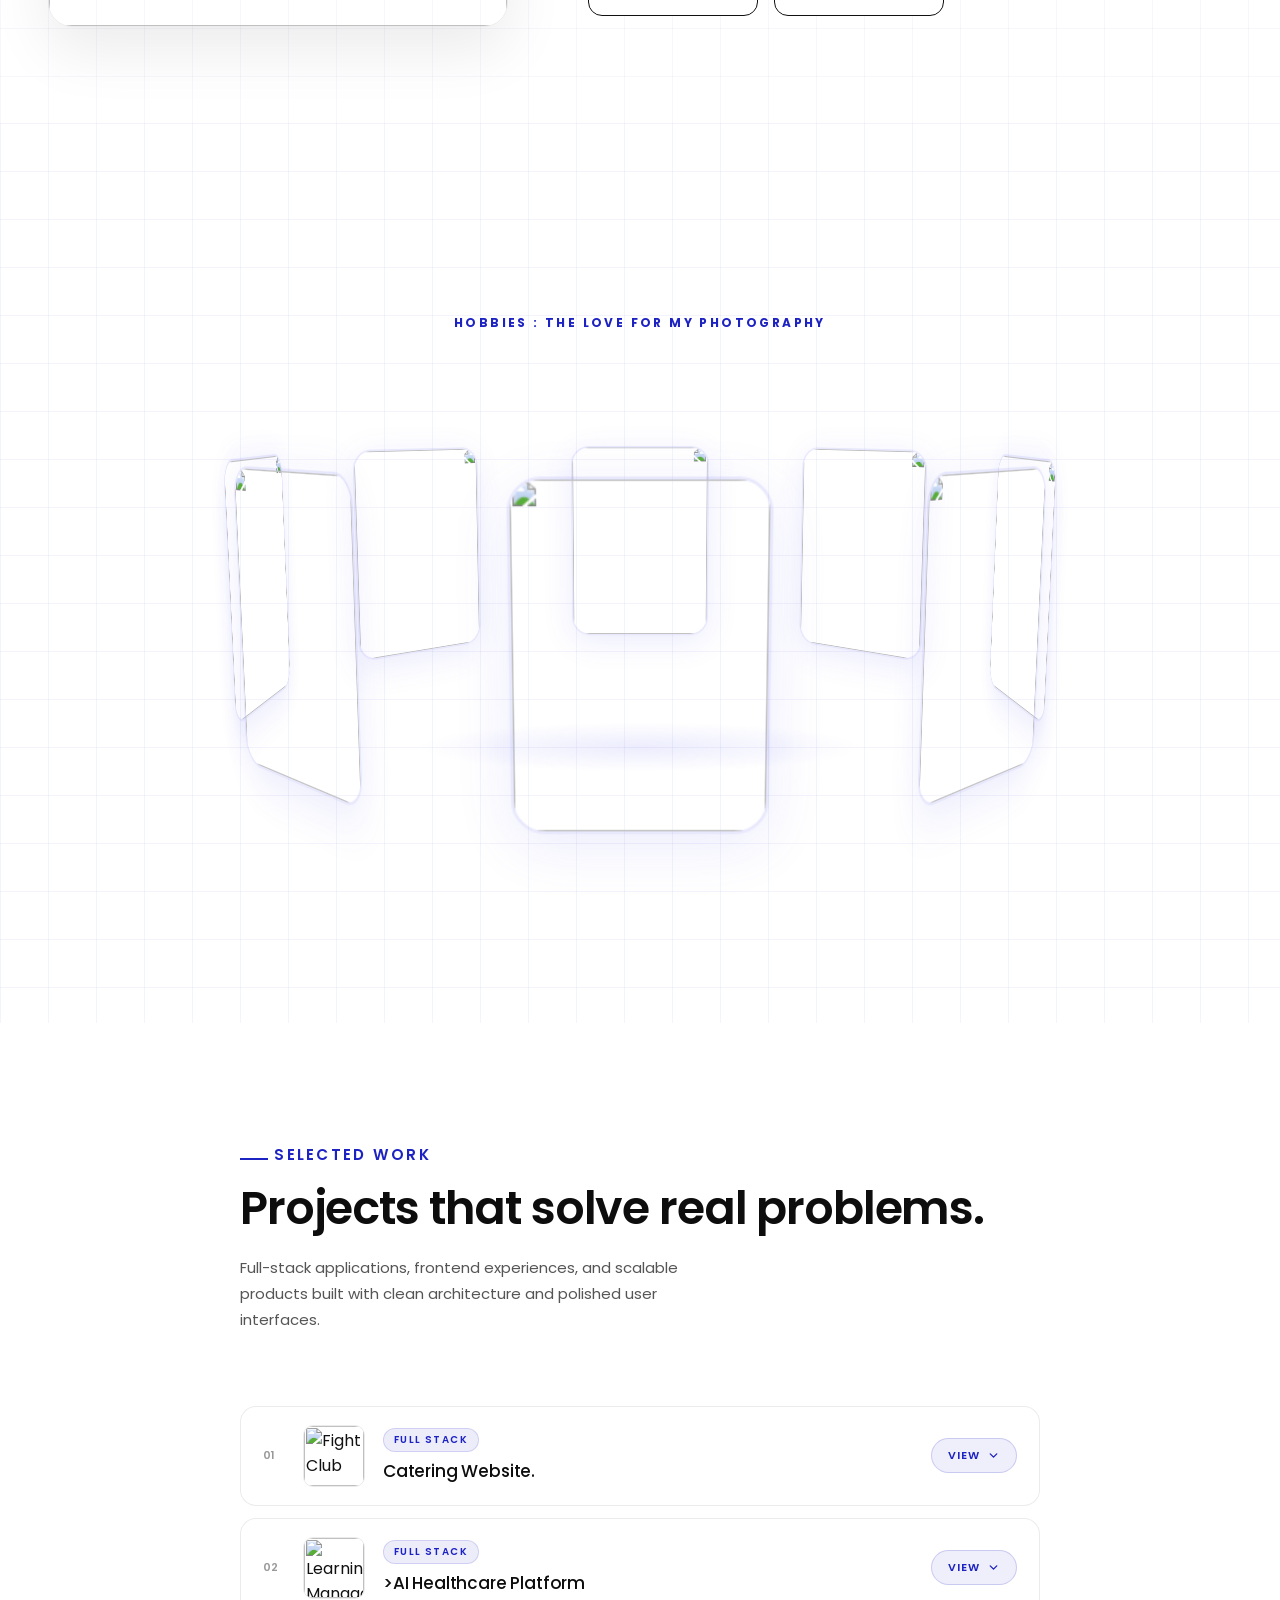
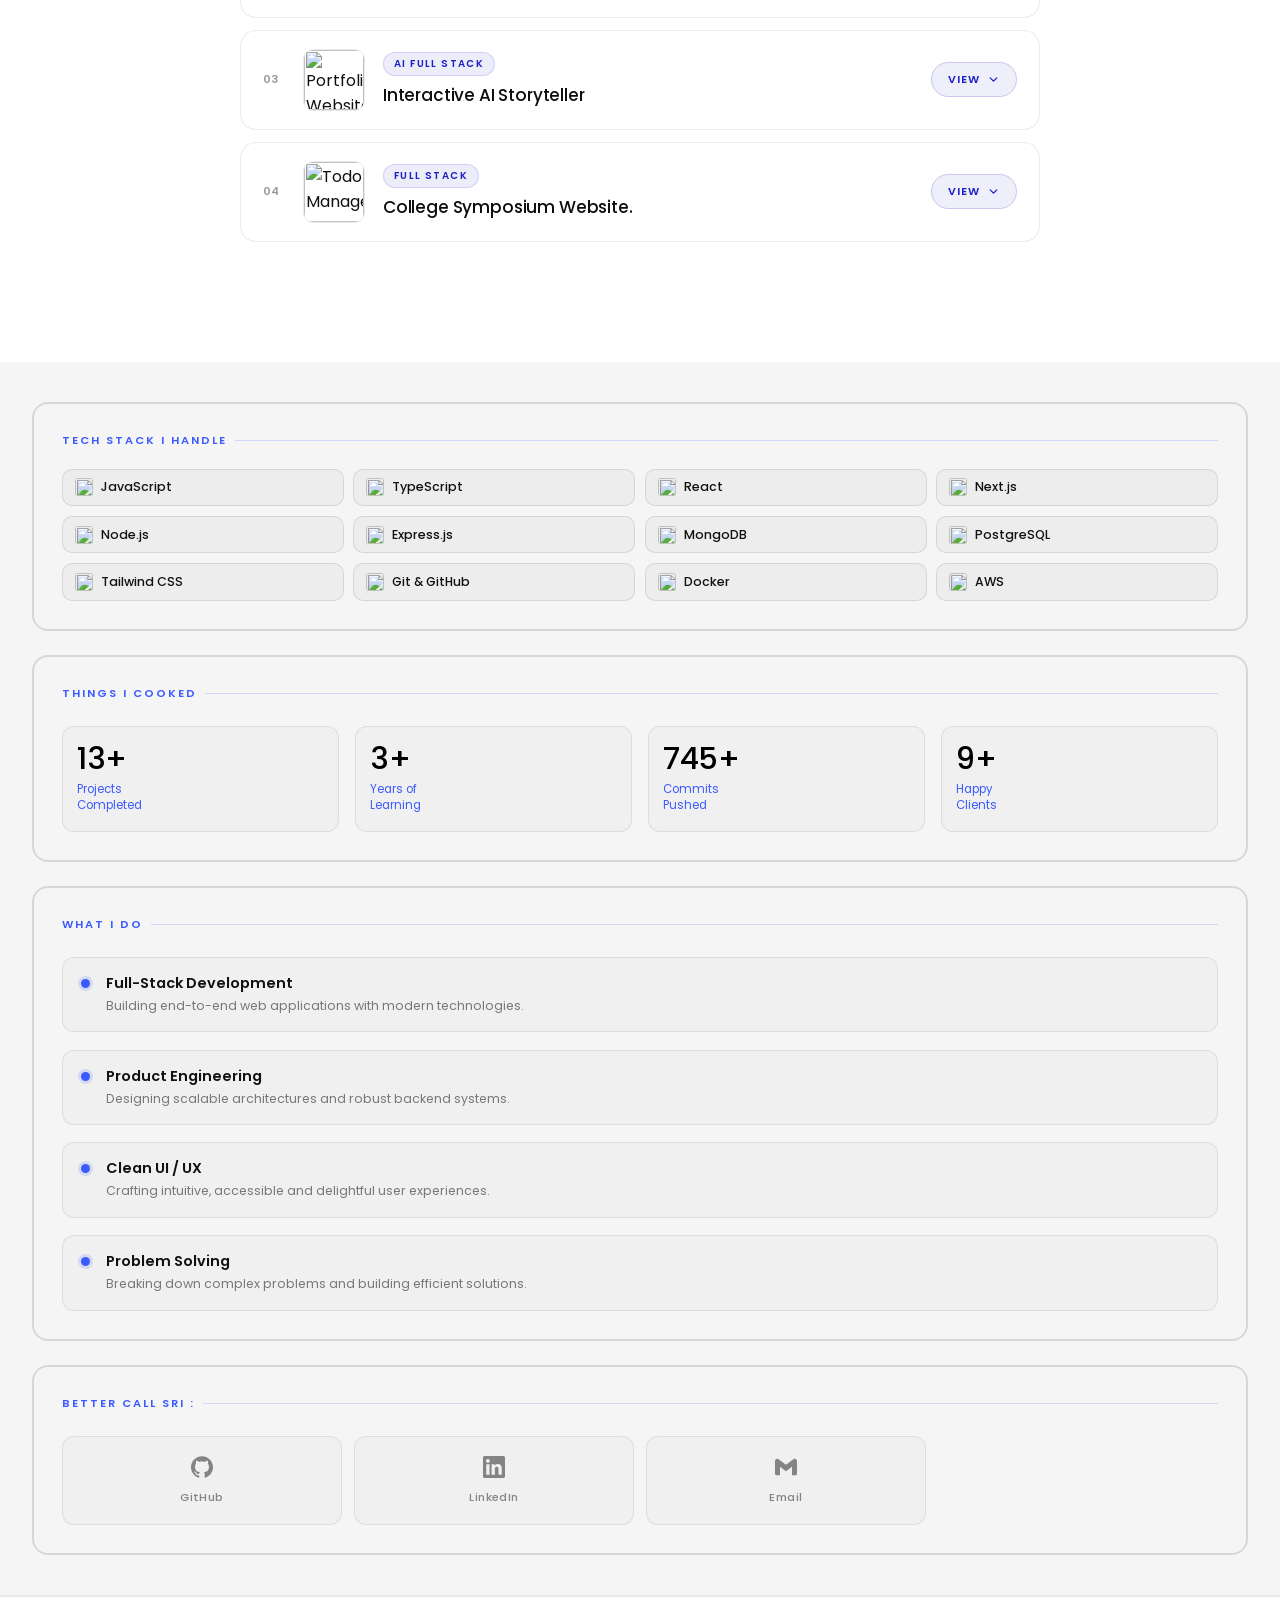
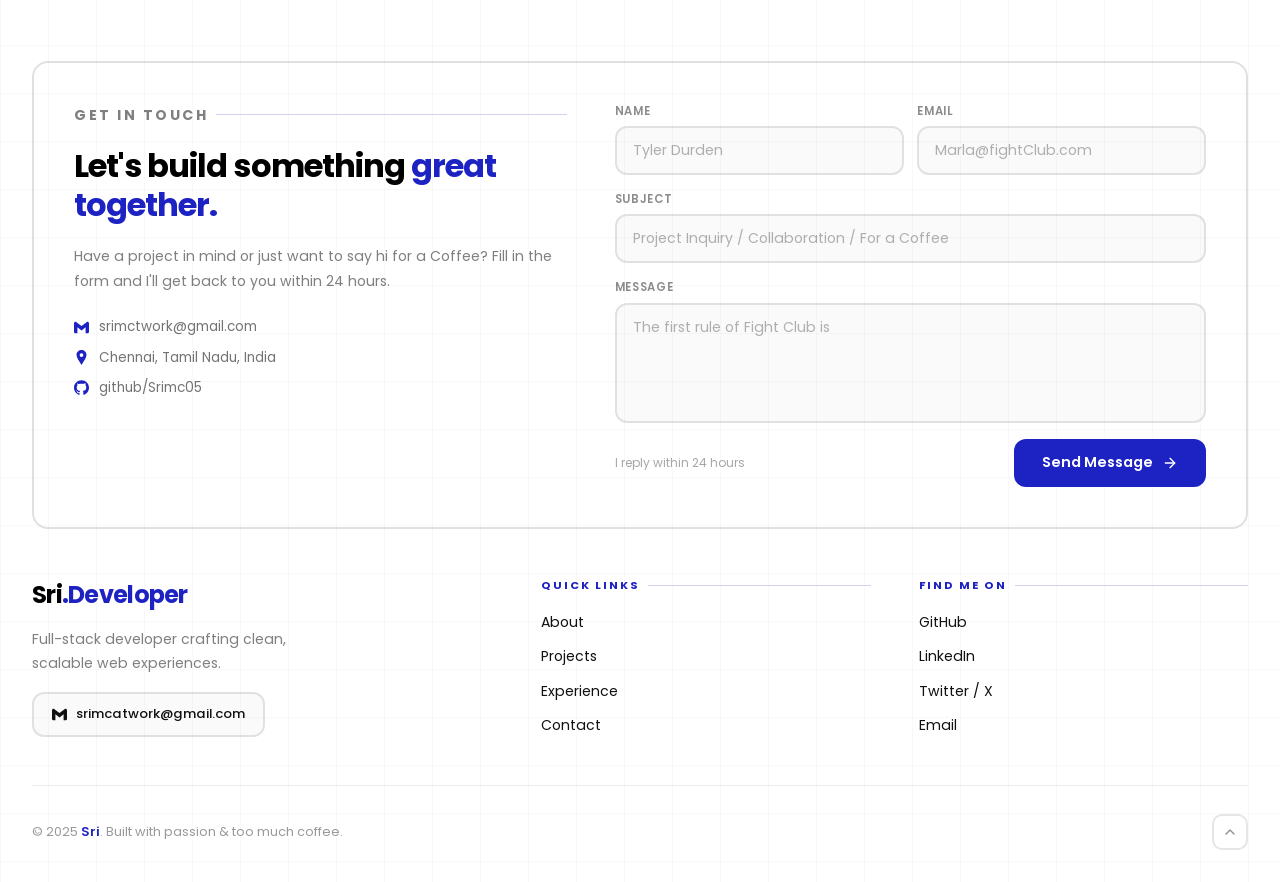
==== commit 2e476615: "Initial portfolio commit" ====
--- a/index.html
+++ b/index.html
@@ -364,7 +364,7 @@
           <div class="project-card__body">
             <img src="https://ik.imagekit.io/sri05/heustttt.jpg?updatedAt=1759858469115" alt="Todo App preview" class="project-card__big-image" />
             <p class="project-card__description">
-              Task manager with filtering, tagging, and advanced LINQ queries. Designed around a clean data layer with full CRUD operations and a practical, no-bloat CLI interface.
+              Built an Mutliple theme Website for College Event.
             </p>
             <div class="project-card__actions">
               <a href="https://festx.in/" class="project-card__link">View Project →</a>
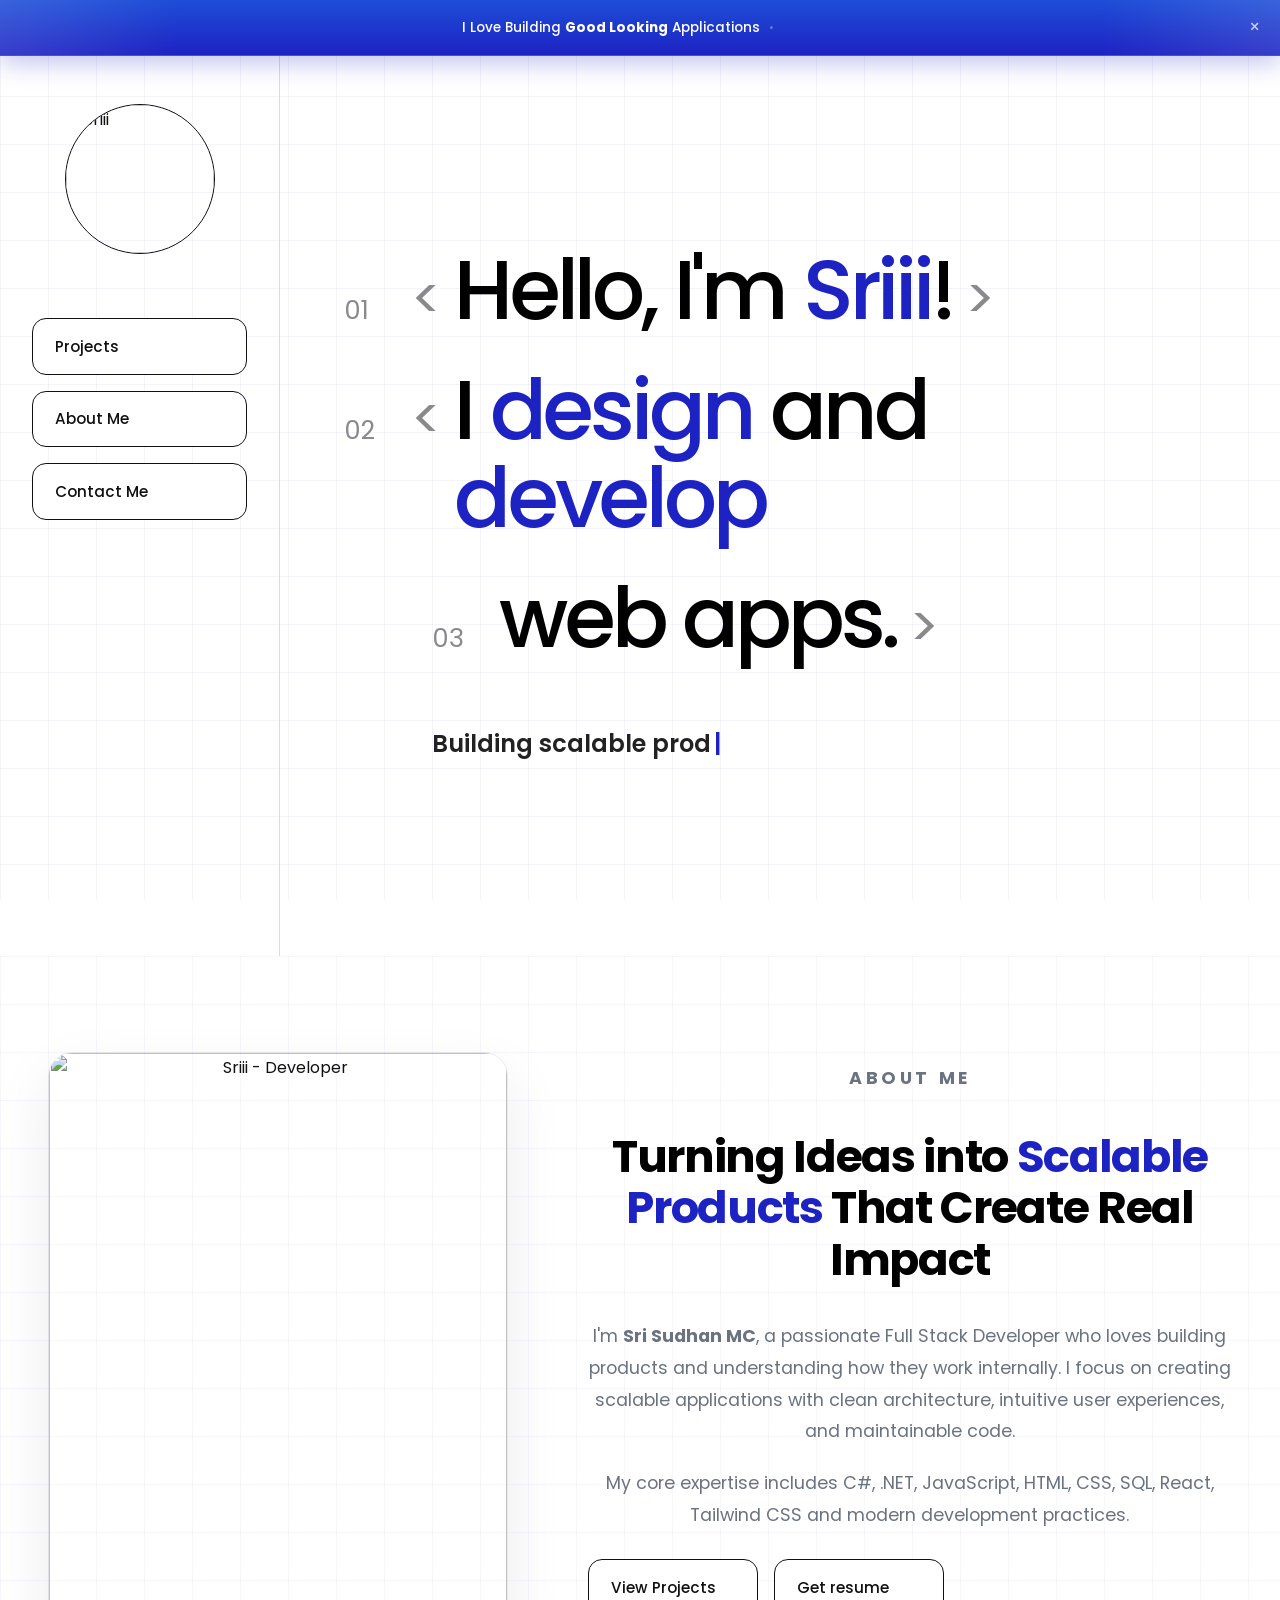
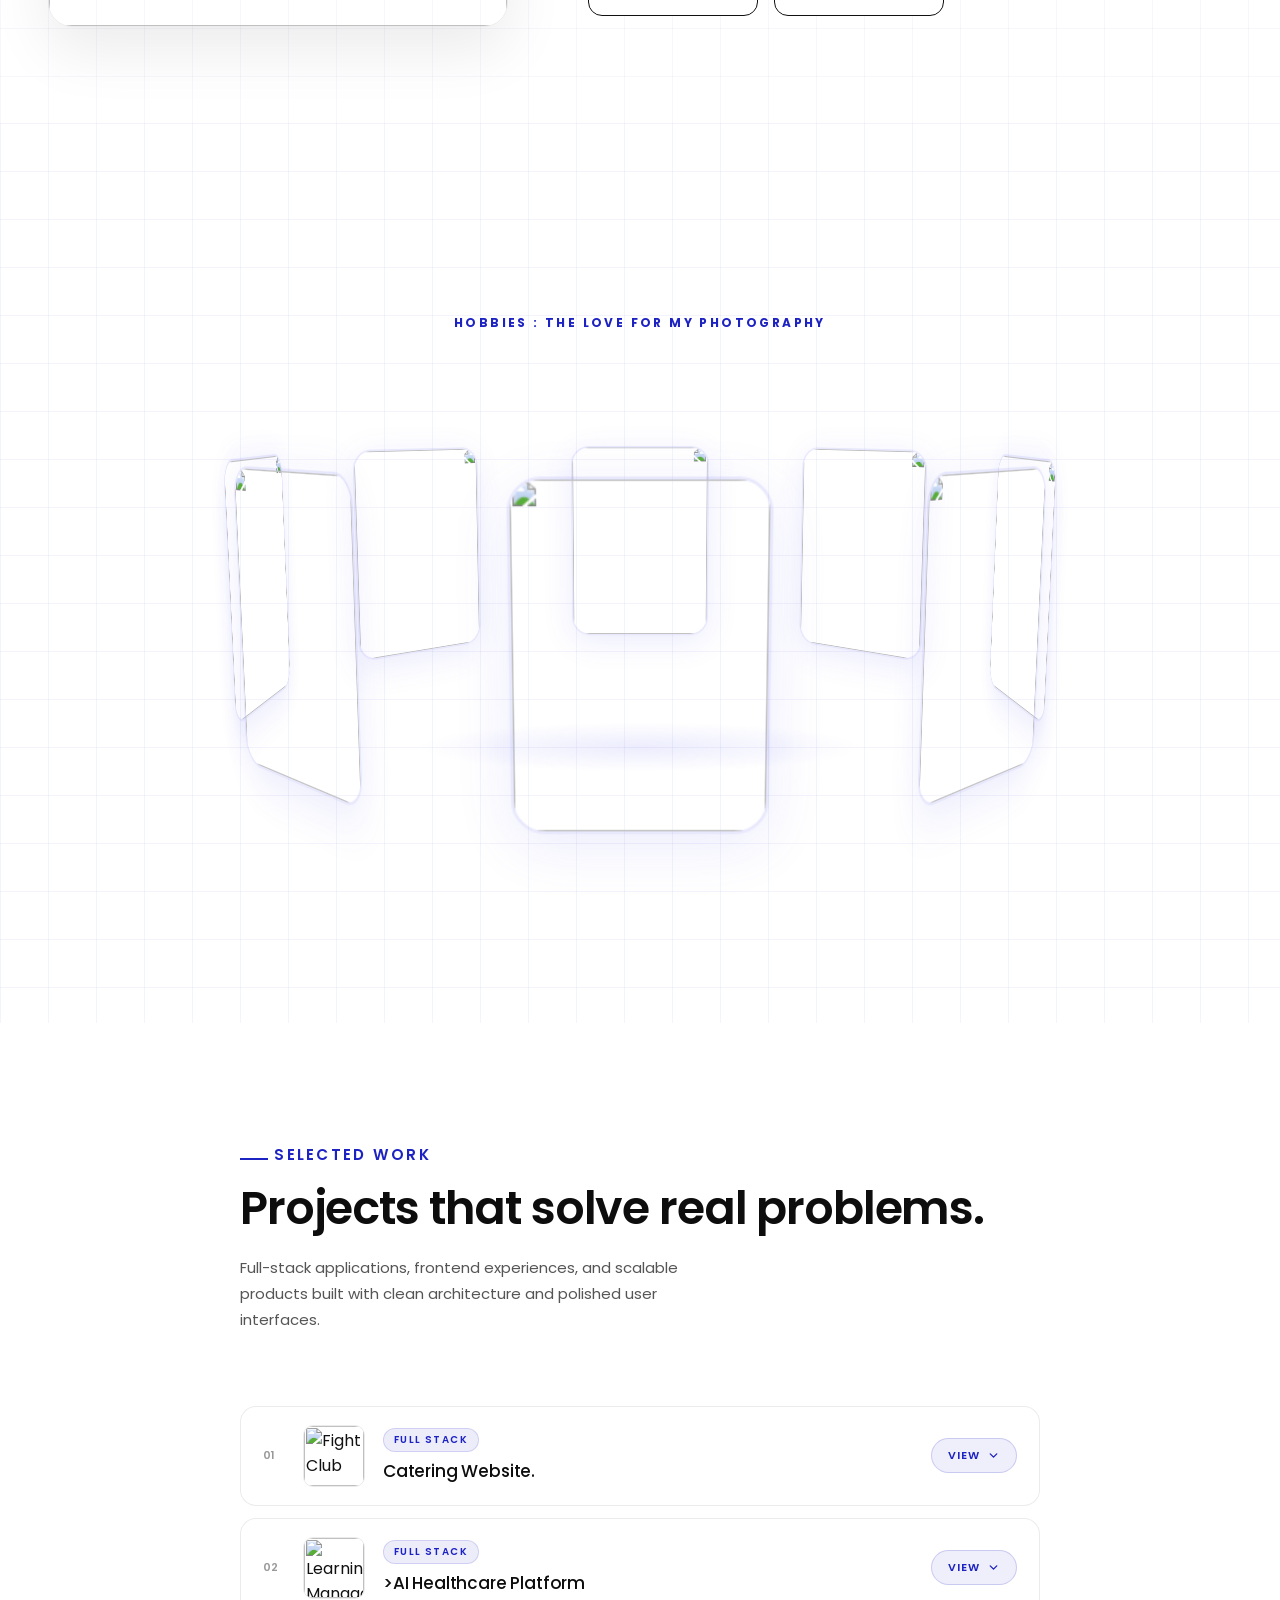
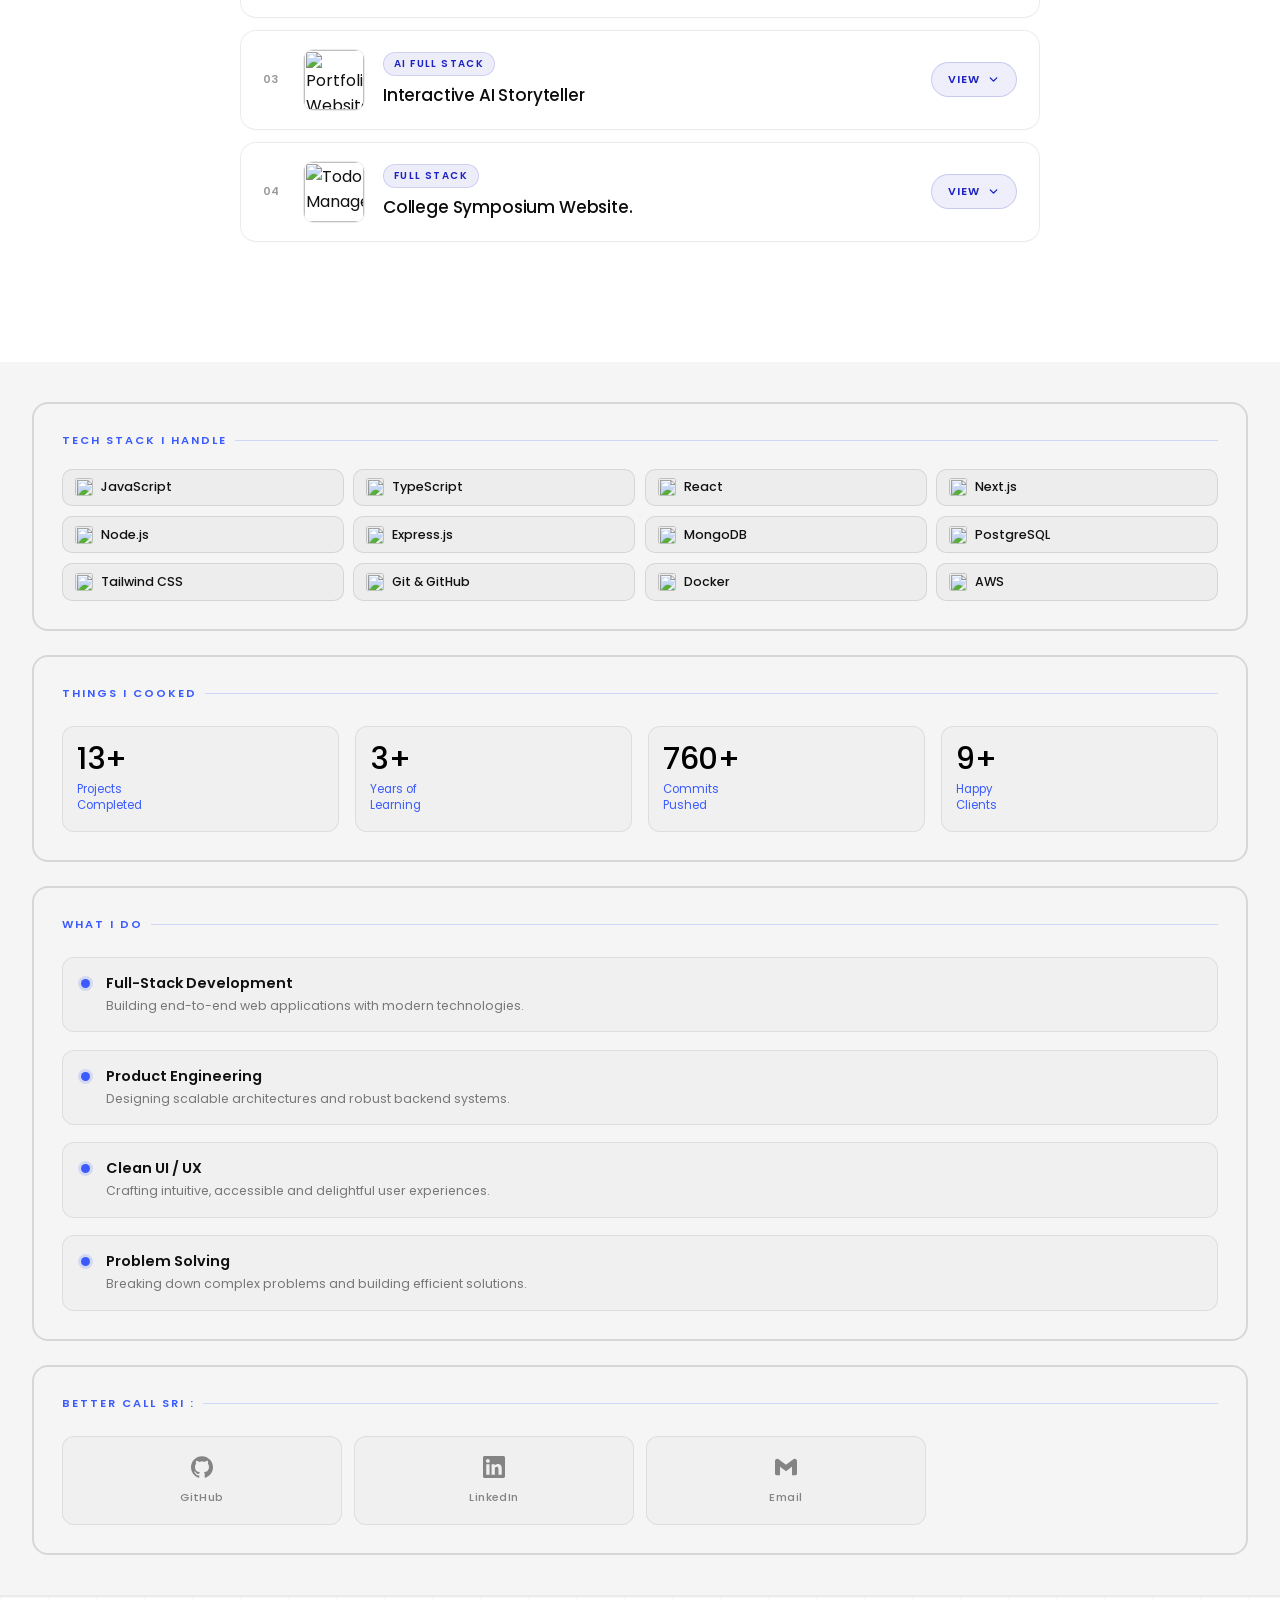
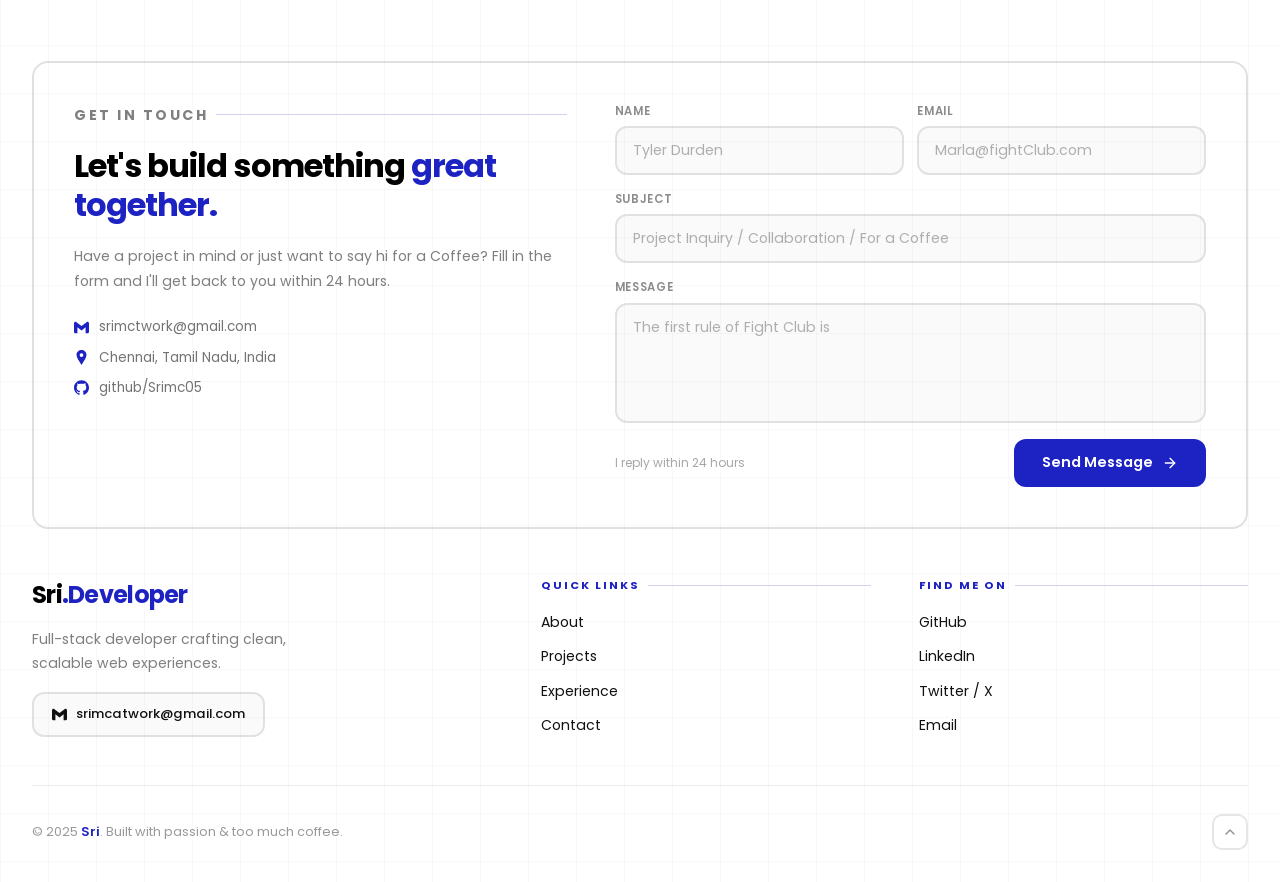
==== commit e1ec0510: "Initial portfolio commit" ====
--- a/index.html
+++ b/index.html
@@ -24,23 +24,17 @@
  
 <div id="sticky-banner" class="sticky-banner" role="banner" aria-label="Site announcement">
   <div class="sticky-banner__content">
-    <!-- Badge -->
-    <span class="sticky-banner__badge">
-      
-
-    <!-- Message -->
+
+    
     <p class="sticky-banner__text">
-         I Love Building <strong> Good Looking </strong>Application 
+      I Love Building <strong>Good Looking</strong> Applications
     </p>
 
-    <!-- Separator -->
     <span class="sticky-banner__separator" aria-hidden="true">•</span>
 
-    
-    
-  </div>
-
-  <!-- Close Button -->
+
+  </div>
+
   <button
     class="sticky-banner__close"
     id="bannerCloseBtn"
@@ -50,84 +44,171 @@
   </button>
 </div>
 
+<script>
+  const bannerCloseBtn = document.getElementById("bannerCloseBtn");
+  const stickyBanner = document.getElementById("sticky-banner");
+
+  if (bannerCloseBtn && stickyBanner) {
+    bannerCloseBtn.addEventListener("click", () => {
+      stickyBanner.classList.add("hidden");
+      document.body.style.paddingTop = "0";
+    });
+  }
+</script>
+
   <!-- HERO SECTION -->
-  <section class="hero ">
-    
-    <!-- LEFT SIDEBAR -->
-    <aside class="hero__sidebar">
-
-      <div class="sidebar__profile">
-        <img
-          src="https://ik.imagekit.io/sri05/gbiliddd.jpeg"
-          alt="Sriii"
-          class="sidebar__image"
-        />
-      </div>
-
-    <nav class="sidebar__nav">
-  <a href="#projects" class="nav-btn">
-    <span class="nav-btn__arrow">→</span>
-    <span class="nav-btn__text">Projects</span>
-  </a>
-
-  <a href="#about" class="nav-btn">
-    <span class="nav-btn__arrow">→</span>
-    <span class="nav-btn__text">About Me</span>
-  </a>
-
-  <a href="#footer-section" class="nav-btn">
-    <span class="nav-btn__arrow">→</span>
-    <span class="nav-btn__text">Contact Me</span>
-  </a>
-</nav>
-
-      <button class="sidebar__toggle" id="menuToggle" aria-label="Open menu">
-        <span></span>
-        <span></span>
-        <span></span>
-      </button>
-
-      <nav class="sidebar__nav sidebar__nav--mobile" id="mobileMenu">
-        <a href="#projects" class="sidebar__link">Projects</a>
-        <a href="#about" class="sidebar__link">About Me</a>
-        <a href="#contact" class="sidebar__link">Contact Me</a>
-      </nav>
-    </aside>
-
-    <!-- RIGHT CONTENT -->
-    <div class="hero__content-wrapper">
-      <div class="hero__content">
-
-        <div class="hero__line">
-          <span class="hero__number">01</span>
-          <span class="hero__tag">&lt;</span>
-          <h1 class="hero__title">
-            Hello, I'm <span class="hero__accent">Sriii</span>!
-          </h1>
-          <span class="hero__tag">&gt;</span>
-        </div>
-
-        <div class="hero__line">
-          <span class="hero__number">02</span>
-          <span class="hero__tag">&lt;</span>
-          <h2 class="hero__title">
-            I <span class="hero__accent">design</span> and
-            <span class="hero__accent">develop</span>
-          </h2>
-        </div>
-
-        <div class="hero__line">
-          <span class="hero__number">03</span>
-          <h2 class="hero__title hero__line--offset">web apps.</h2>
-          <span class="hero__tag">&gt;</span>
-        </div>
-
-       <p class="hero__subtitle">
-  <span id="typing-text"></span>
-</p>
-      </div>
-    </div>
-  </section>
+<section class="hero">
+
+  <!-- LEFT SIDEBAR -->
+  <aside class="hero__sidebar">
+
+    <!-- Profile image (desktop only) -->
+    <div class="sidebar__profile">
+      <img
+        src="https://ik.imagekit.io/sri05/gbiliddd.jpeg"
+        alt="Sriii"
+        class="sidebar__image"
+      />
+    </div>
+
+    <!-- Desktop nav buttons -->
+    <nav class="sidebar__nav" aria-label="Desktop navigation">
+      <a href="#projects" class="nav-btn">
+        <span class="nav-btn__arrow" aria-hidden="true">→</span>
+        <span class="nav-btn__text">Projects</span>
+      </a>
+      <a href="#about" class="nav-btn">
+        <span class="nav-btn__arrow" aria-hidden="true">→</span>
+        <span class="nav-btn__text">About Me</span>
+      </a>
+      <a href="#footer-section" class="nav-btn">
+        <span class="nav-btn__arrow" aria-hidden="true">→</span>
+        <span class="nav-btn__text">Contact Me</span>
+      </a>
+    </nav>
+
+    <!-- Hamburger (mobile only) -->
+    <button
+      class="sidebar__toggle"
+      id="menuToggle"
+      aria-label="Open menu"
+      aria-expanded="false"
+      aria-controls="mobileMenu"
+    >
+      <span></span>
+      <span></span>
+      <span></span>
+    </button>
+
+    <!-- Mobile dropdown nav -->
+    <nav
+      class="sidebar__nav sidebar__nav--mobile"
+      id="mobileMenu"
+      aria-label="Mobile navigation"
+    >
+      <a href="#projects" class="sidebar__link">Projects</a>
+      <a href="#about" class="sidebar__link">About Me</a>
+      <a href="#footer-section" class="sidebar__link">Contact Me</a>
+    </nav>
+
+  </aside>
+
+  <!-- RIGHT CONTENT -->
+  <div class="hero__content-wrapper">
+    <div class="hero__content">
+
+      <div class="hero__line">
+        <span class="hero__number">01</span>
+        <span class="hero__tag">&lt;</span>
+        <h1 class="hero__title">
+          Hello, I'm <span class="hero__accent">Sriii</span>!
+        </h1>
+        <span class="hero__tag">&gt;</span>
+      </div>
+
+      <div class="hero__line">
+        <span class="hero__number">02</span>
+        <span class="hero__tag">&lt;</span>
+        <h2 class="hero__title">
+          I <span class="hero__accent">design</span> and
+          <span class="hero__accent">develop</span>
+        </h2>
+      </div>
+
+      <div class="hero__line hero__line--offset">
+        <span class="hero__number">03</span>
+        <h2 class="hero__title">web apps.</h2>
+        <span class="hero__tag">&gt;</span>
+      </div>
+
+      <p class="hero__subtitle">
+        <span id="typing-text"></span>
+      </p>
+
+    </div>
+  </div>
+
+</section>
+
+<script>
+  /* ── Mobile menu toggle ── */
+  const menuToggle = document.getElementById("menuToggle");
+  const mobileMenu = document.getElementById("mobileMenu");
+
+  if (menuToggle && mobileMenu) {
+    menuToggle.addEventListener("click", () => {
+      const isOpen = mobileMenu.classList.toggle("is-open");
+      menuToggle.setAttribute("aria-expanded", isOpen);
+    });
+
+    /* Close menu when a link is tapped */
+    mobileMenu.querySelectorAll(".sidebar__link").forEach((link) => {
+      link.addEventListener("click", () => {
+        mobileMenu.classList.remove("is-open");
+        menuToggle.setAttribute("aria-expanded", "false");
+      });
+    });
+  }
+
+  /* ── Typing animation ── */
+  const phrases = [
+  "Building scalable products\nfrom idea to deployment",
+  "Crafting clean interfaces\nthat users genuinely enjoy"
+];
+
+  let phraseIndex = 0;
+  let charIndex = 0;
+  let isDeleting = false;
+  const typingEl = document.getElementById("typing-text");
+
+  function type() {
+    if (!typingEl) return;
+
+    const current = phrases[phraseIndex];
+
+    if (isDeleting) {
+      typingEl.textContent = current.substring(0, charIndex - 1);
+      charIndex--;
+    } else {
+      typingEl.textContent = current.substring(0, charIndex + 1);
+      charIndex++;
+    }
+
+    if (!isDeleting && charIndex === current.length) {
+      setTimeout(() => { isDeleting = true; type(); }, 1800);
+      return;
+    }
+
+    if (isDeleting && charIndex === 0) {
+      isDeleting = false;
+      phraseIndex = (phraseIndex + 1) % phrases.length;
+    }
+
+    setTimeout(type, isDeleting ? 50 : 90);
+  }
+
+  type();
+</script>
 
  <!-- ABOUT SECTION -->
 <section id="about" class="about-section">
@@ -165,11 +246,11 @@
 
       <!-- Buttons -->
       <div class="about-buttons">
-         <a href="#projects" class="nav-btn" >
+         <a href="#projects" class="nav-btnn" >
     <span class="nav-btn__arrow">→</span>
     <span class="nav-btn__text">View Projects</span>
   </a>
-   <a href="assets/srimcresume.pdf" class="nav-btn">
+   <a href="assets/srimcresume.pdf" class="nav-btnn">
     <span class="nav-btn__arrow">→</span>
     <span class="nav-btn__text">Get resume</span>
   </a>
--- a/components/banner/banner.css
+++ b/components/banner/banner.css
@@ -20,7 +20,9 @@
   padding-top: 56px;
 }
 
-/* MAIN */
+/* ========================================
+   MAIN CONTENT
+======================================== */
 .sticky-banner__content {
   position: relative;
   display: flex;
@@ -33,12 +35,13 @@
   padding: 0.75rem 4rem 0.75rem 1.25rem;
 
   background: linear-gradient(180deg, #1d4ed8 0%, #1d22c2 100%);
-  border-bottom: 1px solid rgba(255,255,255,0.08);
-  box-shadow: 0 8px 24px rgba(29,34,194,0.25);
+  border-bottom: 1px solid rgba(255, 255, 255, 0.08);
+  box-shadow: 0 8px 24px rgba(29, 34, 194, 0.25);
   color: white;
   overflow: hidden;
 }
 
+/* Shimmer edge overlays */
 .sticky-banner__content::before,
 .sticky-banner__content::after {
   content: "";
@@ -51,14 +54,15 @@
 
 .sticky-banner__content::before {
   left: 0;
-  background: linear-gradient(to right, rgba(255,255,255,0.12), transparent);
+  background: linear-gradient(to right, rgba(255, 255, 255, 0.12), transparent);
 }
 
 .sticky-banner__content::after {
   right: 0;
-  background: linear-gradient(to left, rgba(255,255,255,0.12), transparent);
-}
-
+  background: linear-gradient(to left, rgba(255, 255, 255, 0.12), transparent);
+}
+
+/* Stack above pseudo-elements */
 .sticky-banner__badge,
 .sticky-banner__text,
 .sticky-banner__separator,
@@ -67,18 +71,21 @@
   z-index: 1;
 }
 
-/* BADGE */
+/* ========================================
+   BADGE
+======================================== */
 .sticky-banner__badge {
   display: inline-flex;
   align-items: center;
   gap: 0.35rem;
   padding: 0.22rem 0.65rem;
   border-radius: 999px;
-  background: rgba(255,255,255,0.12);
-  border: 1px solid rgba(255,255,255,0.2);
+  background: rgba(255, 255, 255, 0.12);
+  border: 1px solid rgba(255, 255, 255, 0.2);
   font-size: 0.68rem;
   font-weight: 600;
   white-space: nowrap;
+  flex-shrink: 0;
 }
 
 .sticky-banner__dot {
@@ -86,12 +93,13 @@
   height: 6px;
   border-radius: 50%;
   background: white;
-  box-shadow: 0 0 8px rgba(255,255,255,0.8);
+  box-shadow: 0 0 8px rgba(255, 255, 255, 0.8);
   animation: bannerPulse 2s ease-in-out infinite;
+  flex-shrink: 0;
 }
 
 @keyframes bannerPulse {
-  0%,100% {
+  0%, 100% {
     opacity: 1;
     transform: scale(1);
   }
@@ -101,7 +109,9 @@
   }
 }
 
-/* TEXT */
+/* ========================================
+   TEXT
+======================================== */
 .sticky-banner__text {
   margin: 0;
   font-family: "Poppins", sans-serif;
@@ -109,6 +119,7 @@
   font-weight: 500;
   line-height: 1.4;
   text-align: center;
+  white-space: nowrap;
 }
 
 .sticky-banner__text strong {
@@ -116,11 +127,14 @@
 }
 
 .sticky-banner__separator {
-  color: rgba(255,255,255,0.35);
+  color: rgba(255, 255, 255, 0.35);
   font-size: 0.7rem;
-}
-
-/* CTA */
+  flex-shrink: 0;
+}
+
+/* ========================================
+   CTA LINK
+======================================== */
 .sticky-banner__link {
   display: inline-flex;
   align-items: center;
@@ -130,6 +144,7 @@
   font-weight: 600;
   text-decoration: none;
   white-space: nowrap;
+  flex-shrink: 0;
   transition: gap 0.2s ease;
 }
 
@@ -139,13 +154,16 @@
 
 .sticky-banner__arrow {
   transition: transform 0.2s ease;
+  display: inline-block;
 }
 
 .sticky-banner__link:hover .sticky-banner__arrow {
   transform: translateX(2px);
 }
 
-/* CLOSE */
+/* ========================================
+   CLOSE BUTTON
+======================================== */
 .sticky-banner__close {
   position: absolute;
   top: 50%;
@@ -159,12 +177,22 @@
   border: none;
   border-radius: 8px;
   background: transparent;
-  color: rgba(255,255,255,0.75);
+  color: rgba(255, 255, 255, 0.75);
   cursor: pointer;
+  font-size: 1.1rem;
+  line-height: 1;
   z-index: 2;
-}
-
-/* TABLET */
+  transition: color 0.2s ease, background 0.2s ease;
+}
+
+.sticky-banner__close:hover {
+  color: white;
+  background: rgba(255, 255, 255, 0.15);
+}
+
+/* ========================================
+   TABLET (≤ 1024px)
+======================================== */
 @media (max-width: 1024px) {
   body {
     padding-top: 56px;
@@ -176,19 +204,21 @@
   }
 }
 
-/* MOBILE FIX */
+/* ========================================
+   MOBILE (≤ 768px)
+======================================== */
 @media (max-width: 768px) {
   body {
-    padding-top: 120px;
+    padding-top: 110px;
   }
 
   .sticky-banner__content {
     flex-direction: column;
     align-items: flex-start;
     justify-content: center;
-    padding: 0.85rem 3rem 0.85rem 1rem;
+    padding: 0.85rem 2.75rem 0.85rem 1rem;
     min-height: auto;
-    gap: 0.45rem;
+    gap: 0.4rem;
   }
 
   .sticky-banner__badge {
@@ -198,7 +228,8 @@
   .sticky-banner__text {
     font-size: 0.75rem;
     text-align: left;
-    max-width: 90%;
+    max-width: 92%;
+    white-space: normal;
   }
 
   .sticky-banner__separator {
@@ -215,21 +246,26 @@
     transform: none;
     width: 24px;
     height: 24px;
-  }
-}
-
-/* SMALL MOBILE */
+    font-size: 1rem;
+  }
+}
+
+/* ========================================
+   SMALL MOBILE (≤ 480px)
+======================================== */
 @media (max-width: 480px) {
   body {
-    padding-top: 130px;
+    padding-top: 100px;
   }
 
   .sticky-banner__content {
-    padding: 0.8rem 2.8rem 0.8rem 0.85rem;
+    padding: 0.75rem 2.5rem 0.75rem 0.85rem;
+    gap: 0.35rem;
   }
 
   .sticky-banner__text {
     font-size: 0.7rem;
+    max-width: 88%;
   }
 
   .sticky-banner__link {
@@ -237,6 +273,6 @@
   }
 
   .sticky-banner__badge {
-    font-size: 0.56rem;
+    font-size: 0.58rem;
   }
 }
--- a/components/hero/hero.css
+++ b/components/hero/hero.css
@@ -1,7 +1,9 @@
 /* ========================================
    GLOBAL RESET
 ======================================== */
-* {
+*,
+*::before,
+*::after {
   margin: 0;
   padding: 0;
   box-sizing: border-box;
@@ -36,14 +38,13 @@
   padding: 3rem 2rem;
   border-right: 1px solid #dcdcdc;
   background: transparent;
-  opacity: 8;
 
   display: flex;
   flex-direction: column;
   align-items: center;
 }
 
-/* Profile */
+/* ── Profile image ── */
 .sidebar__profile {
   width: 180px;
   height: 180px;
@@ -58,38 +59,14 @@
   width: 100%;
   height: 100%;
   object-fit: cover;
-}
-
-/* ========================================
-   DESKTOP NAVIGATION
+  display: block;
+}
+
+/* ========================================
+   DESKTOP NAV BUTTONS
 ======================================== */
 .sidebar__nav {
   width: 100%;
-  display: flex;
-  flex-direction: column;
-  gap: 1.25rem;
-}
-
-.sidebar__link {
-  display: block;
-  padding: 1rem 1.25rem;
-  border-radius: 12px;
-  text-decoration: none;
-
-  font-size: 1.35rem;
-  font-weight: 600;
-  color: #111;
-
-  transition: all 0.3s ease;
-}
-
-.sidebar__link:hover,
-.sidebar__link.active {
-  background: rgba(29, 34, 194, 0.08);
-  color: #1d22c2;
-}
-
-.sidebar__nav {
   display: flex;
   flex-direction: column;
   gap: 1rem;
@@ -105,18 +82,17 @@
   background: white;
   color: #111;
   text-decoration: none;
-  font-family: 'Poppins', sans-serif;
+  font-family: "Poppins", sans-serif;
   font-size: 0.95rem;
   font-weight: 500;
   overflow: hidden;
   transition: all 0.45s cubic-bezier(0.76, 0, 0.24, 1);
   cursor: pointer;
   min-width: 170px;
-}
-
-
-
-/* hidden arrow */
+  width: 100%;
+}
+
+/* Hidden arrow — slides in on hover */
 .nav-btn__arrow {
   width: 0;
   opacity: 0;
@@ -128,12 +104,10 @@
   align-items: center;
 }
 
-/* text animation */
 .nav-btn__text {
   transition: transform 0.45s cubic-bezier(0.76, 0, 0.24, 1);
 }
 
-/* hover effect */
 .nav-btn:hover {
   border-radius: 0;
 }
@@ -147,8 +121,9 @@
 .nav-btn:hover .nav-btn__text {
   transform: translateX(8px);
 }
-/* ========================================
-   HAMBURGER BUTTON
+
+/* ========================================
+   HAMBURGER BUTTON  (mobile only)
 ======================================== */
 .sidebar__toggle {
   display: none;
@@ -157,35 +132,11 @@
   border: none;
   background: transparent;
   cursor: pointer;
-
   flex-direction: column;
   justify-content: center;
+  align-items: center;
   gap: 5px;
-}
-.hero__subtitle {
-  font-size: 1.25rem;
-  font-weight: 500;
-  color: #1d22c2;
-  min-height: 2rem;
-}
-
-#typing-text::after {
-  content: "|";
-  display: inline-block;
-  margin-left: 4px;
-  animation: blink 0.7s infinite;
-  color: #1d22c2;
-}
-
-@keyframes blink {
-  0%,
-  50% {
-    opacity: 1;
-  }
-  51%,
-  100% {
-    opacity: 0;
-  }
+  flex-shrink: 0;
 }
 
 .sidebar__toggle span {
@@ -194,10 +145,22 @@
   height: 2px;
   background: #111;
   border-radius: 2px;
-}
-
-/* ========================================
-   MOBILE DROPDOWN MENU
+  transition: transform 0.3s ease, opacity 0.3s ease;
+}
+
+/* Animate to X when open */
+.sidebar__toggle[aria-expanded="true"] span:nth-child(1) {
+  transform: translateY(7px) rotate(45deg);
+}
+.sidebar__toggle[aria-expanded="true"] span:nth-child(2) {
+  opacity: 0;
+}
+.sidebar__toggle[aria-expanded="true"] span:nth-child(3) {
+  transform: translateY(-7px) rotate(-45deg);
+}
+
+/* ========================================
+   MOBILE DROPDOWN NAV
 ======================================== */
 .sidebar__nav--mobile {
   display: none;
@@ -220,13 +183,25 @@
   display: flex;
 }
 
-.sidebar__nav--mobile .sidebar__link {
+.sidebar__link {
+  display: block;
+  padding: 0.9rem 1rem;
+  border-radius: 10px;
+  text-decoration: none;
   font-size: 1rem;
-  padding: 0.9rem 1rem;
-}
-
-/* ========================================
-   HERO CONTENT
+  font-weight: 500;
+  color: #111;
+  transition: all 0.3s ease;
+}
+
+.sidebar__link:hover,
+.sidebar__link.active {
+  background: rgba(29, 34, 194, 0.08);
+  color: #1d22c2;
+}
+
+/* ========================================
+   HERO CONTENT (right panel)
 ======================================== */
 .hero__content-wrapper {
   display: flex;
@@ -256,7 +231,6 @@
 .hero__number {
   width: 55px;
   flex-shrink: 0;
-
   font-size: 2rem;
   font-weight: 400;
   color: #8a8a8a;
@@ -264,7 +238,6 @@
 
 .hero__tag {
   flex-shrink: 0;
-
   font-size: 4.25rem;
   line-height: 0.9;
   font-weight: 400;
@@ -287,11 +260,25 @@
   margin-top: 4rem;
   margin-left: 5.5rem;
   max-width: 750px;
-
   font-size: 1.8rem;
   font-weight: 600;
   line-height: 1.5;
   color: #222;
+  min-height: 2.5rem;
+}
+
+/* Typing cursor */
+#typing-text::after {
+  content: "|";
+  display: inline-block;
+  margin-left: 3px;
+  animation: blink 0.7s infinite;
+  color: #1d22c2;
+}
+
+@keyframes blink {
+  0%, 50% { opacity: 1; }
+  51%, 100% { opacity: 0; }
 }
 
 /* ========================================
@@ -326,14 +313,11 @@
     width: 150px;
     height: 150px;
   }
-
-  .sidebar__link {
-    font-size: 1.15rem;
-  }
-}
-
-/* ========================================
-   TABLET & SMALL LAPTOP (≤ 1024px)
+}
+
+/* ========================================
+   TABLET / SMALL LAPTOP (≤ 1024px)
+   — sidebar becomes a top bar
 ======================================== */
 @media (max-width: 1024px) {
   .hero {
@@ -351,15 +335,16 @@
     align-items: center;
   }
 
+  /* Hide profile image in top-bar mode */
   .sidebar__profile {
-    width: 70px;
-    height: 70px;
+    width: 56px;
+    height: 56px;
     margin-bottom: 0;
   }
 
-  /* Hide desktop nav */
+  /* Hide desktop nav-btn links */
   .sidebar__nav:not(.sidebar__nav--mobile) {
-    display: none;
+    display: none !important;
   }
 
   /* Show hamburger */
@@ -368,10 +353,9 @@
   }
 
   .hero__content-wrapper {
-    padding: 3rem 2rem;
-  }
-
-  .hero__line,
+    padding: 3rem 2.5rem;
+  }
+
   .hero__line--offset {
     padding-left: 0;
   }
@@ -391,9 +375,11 @@
 
   .hero__subtitle {
     margin-left: 0;
-    font-size: 1.25rem;
-  }
-}
+    margin-top: 2.5rem;
+    font-size: clamp(1.1rem, 2.5vw, 1.4rem);
+  }
+}
+
 /* ========================================
    MOBILE (≤ 768px)
 ======================================== */
@@ -403,70 +389,87 @@
   }
 
   .sidebar__profile {
-    width: 52px;
-    height: 52px;
+    width: 48px;
+    height: 48px;
   }
 
   .hero__content-wrapper {
     padding: 2rem 1.25rem 3rem;
+    align-items: flex-start;
   }
 
   .hero__line {
     flex-wrap: wrap;
-    gap: 0.15rem 0.35rem;
-    margin-bottom: 1.25rem;
-  }
-
-  /* Hide 01, 02, 03 on mobile */
+    gap: 0.2rem 0.4rem;
+    margin-bottom: 1.1rem;
+    align-items: baseline;
+  }
+
+  .hero__line--offset {
+    padding-left: 0;
+  }
+
+  /* Hide 01 02 03 numbers */
   .hero__number {
     display: none;
   }
 
-  .hero__line--offset {
-    padding-left: 0;
-  }
-
   .hero__title {
-    font-size: clamp(2.1rem, 10vw, 4rem);
-    line-height: 1.05;
+    font-size: clamp(2rem, 9.5vw, 3.5rem);
+    line-height: 1.08;
     letter-spacing: -0.03em;
     word-break: keep-all;
   }
 
   .hero__tag {
-    font-size: clamp(1.4rem, 7vw, 2.4rem);
-  }
+    font-size: clamp(1.35rem, 6.5vw, 2.4rem);
+  }
+ 
 
   .hero__subtitle {
-    margin-top: 2rem;
+    margin-top: 1.75rem;
     margin-left: 0;
     max-width: 100%;
-    font-size: clamp(1rem, 4vw, 1.25rem);
-    line-height: 1.7;
-  }
-}
+    font-size: clamp(0.95rem, 3.8vw, 1.2rem);
+    line-height: 1.65;
+    font-weight: 500;
+  }
+}
+
 /* ========================================
    SMALL MOBILE (≤ 480px)
 ======================================== */
 @media (max-width: 480px) {
+  .hero__sidebar {
+    padding: 0.85rem 1rem;
+  }
+
+  .sidebar__profile {
+    width: 40px;
+    height: 40px;
+  }
+
   .hero__content-wrapper {
-    padding: 1.75rem 1rem 2.5rem;
+    padding: 1.5rem 1rem 2.5rem;
+  }
+
+  .hero__line {
+    gap: 0.15rem 0.3rem;
+    margin-bottom: 0.9rem;
   }
 
   .hero__title {
-    font-size: clamp(1.85rem, 11vw, 3rem);
-    line-height: 1.08;
+    font-size: clamp(1.75rem, 10.5vw, 2.8rem);
+    line-height: 1.1;
   }
 
   .hero__tag {
-    font-size: clamp(1.2rem, 6vw, 1.9rem);
-  }
-
-  .hero__number {
-    font-size: 0.75rem;
+    font-size: clamp(1.15rem, 6vw, 1.8rem);
   }
 
   .hero__subtitle {
-    font-size: 0.95rem;
+    margin-top: 1.4rem;
+    font-size: clamp(0.88rem, 3.5vw, 1rem);
+    line-height: 1.6;
   }
 }
--- a/components/about/about.css
+++ b/components/about/about.css
@@ -147,7 +147,38 @@
   flex-wrap: wrap;
   margin-top: 0.5rem;
 }
-
+.nav-btnn {
+  display: inline-flex;
+  align-items: center;
+  gap: 0;
+  padding: 0.8rem 1.4rem;
+  border: 1.5px solid #111;
+  border-radius: 14px;
+  background: white;
+  color: #111;
+  text-decoration: none;
+  font-family: 'Poppins', sans-serif;
+  font-size: 0.95rem;
+  font-weight: 500;
+  overflow: hidden;
+  transition: all 0.45s cubic-bezier(0.76, 0, 0.24, 1);
+  cursor: pointer;
+  min-width: 170px;
+}
+
+.nav-btnn:hover {
+  border-radius: 0;
+}
+
+.nav-btnn:hover .nav-btn__arrow {
+  width: 22px;
+  opacity: 1;
+  transform: translateX(0);
+}
+
+.nav-btnn:hover .nav-btn__text {
+  transform: translateX(8px);
+}
 .btn-primary {
   padding: 0.85rem 1.75rem;
   background: #1d22c2;
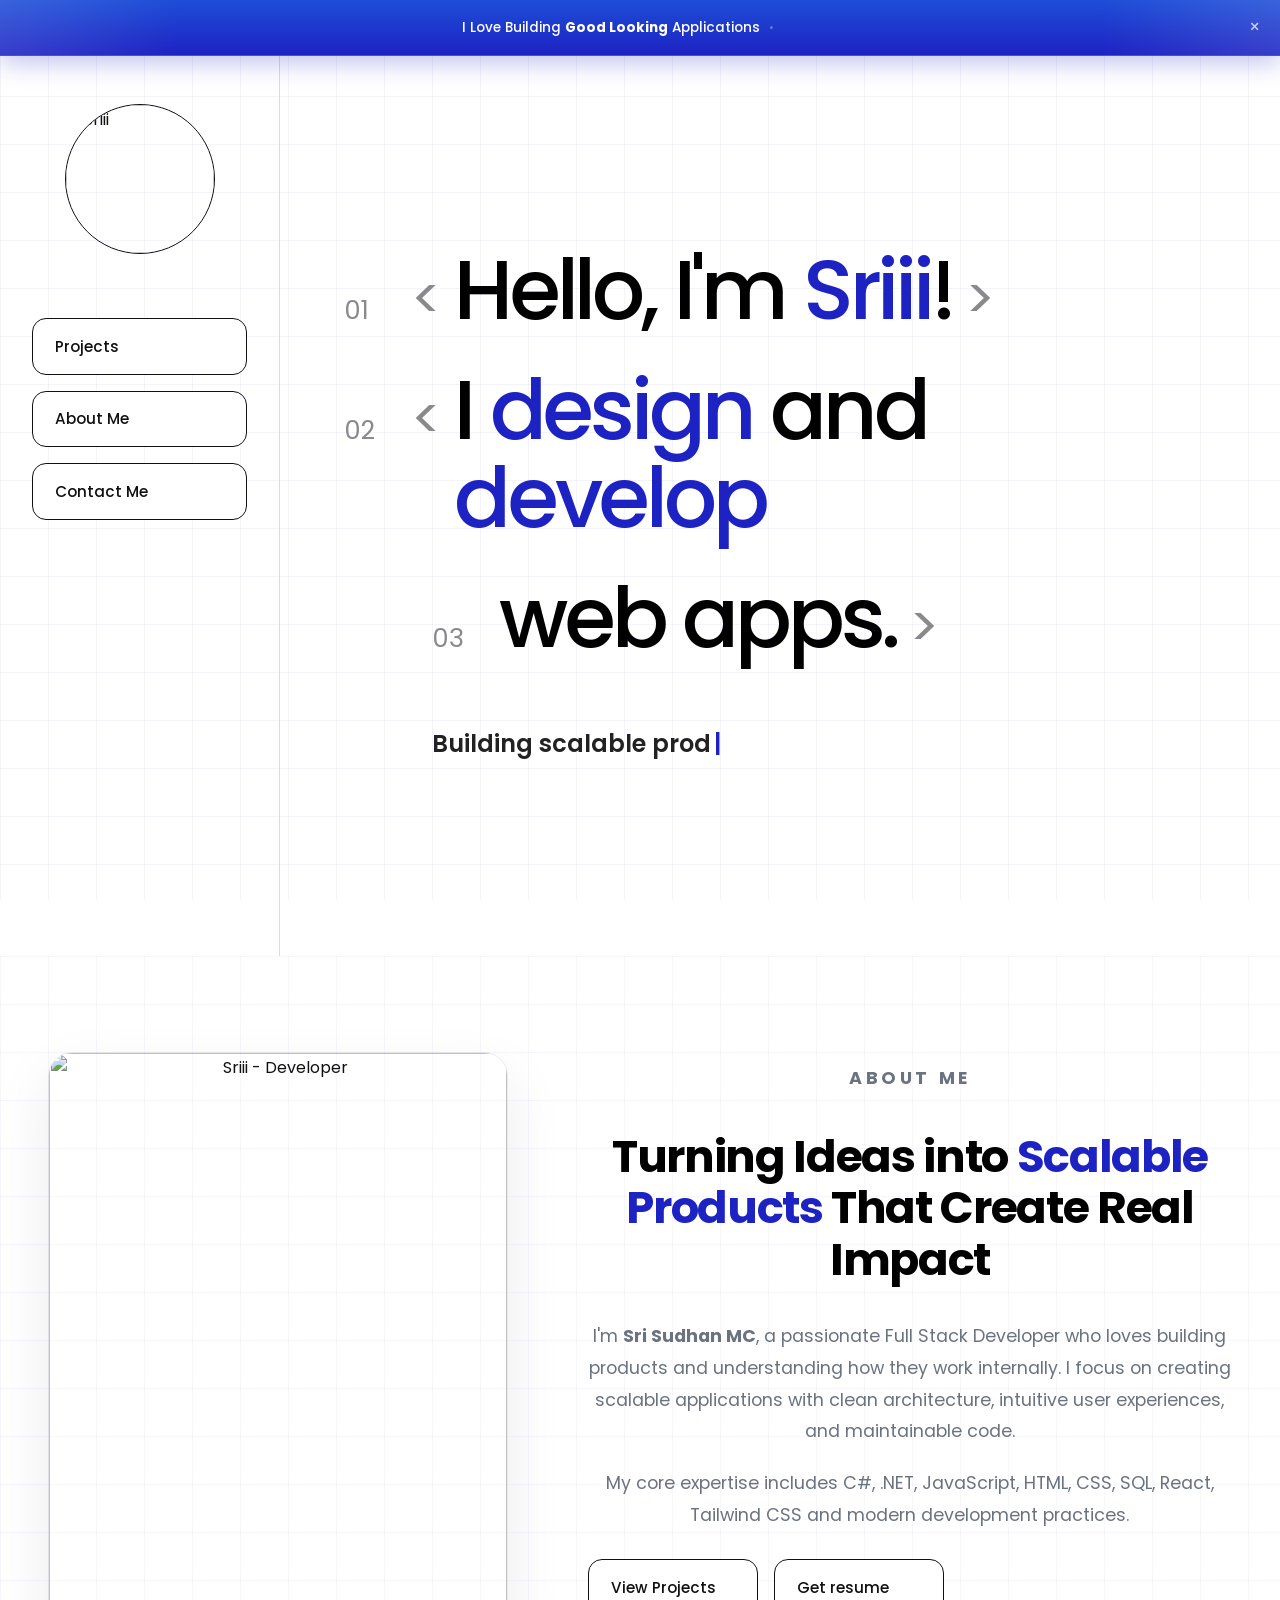
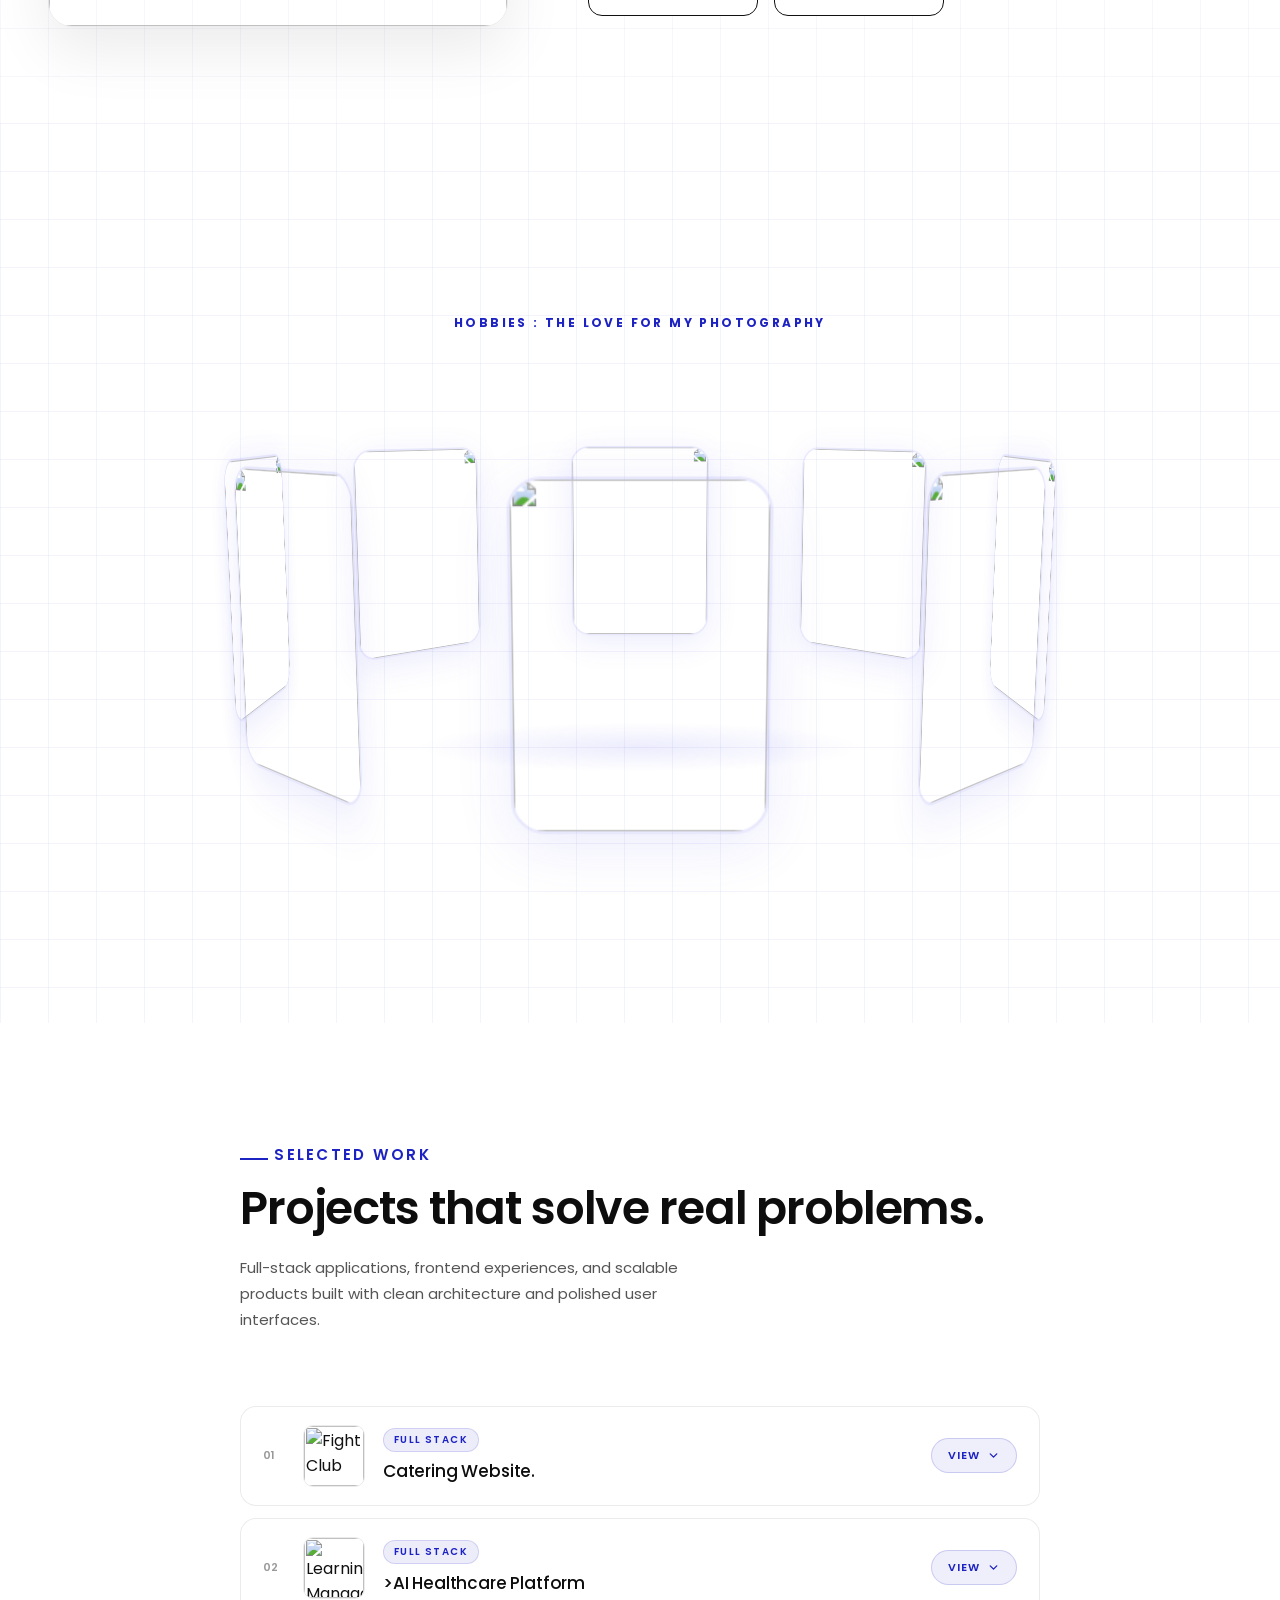
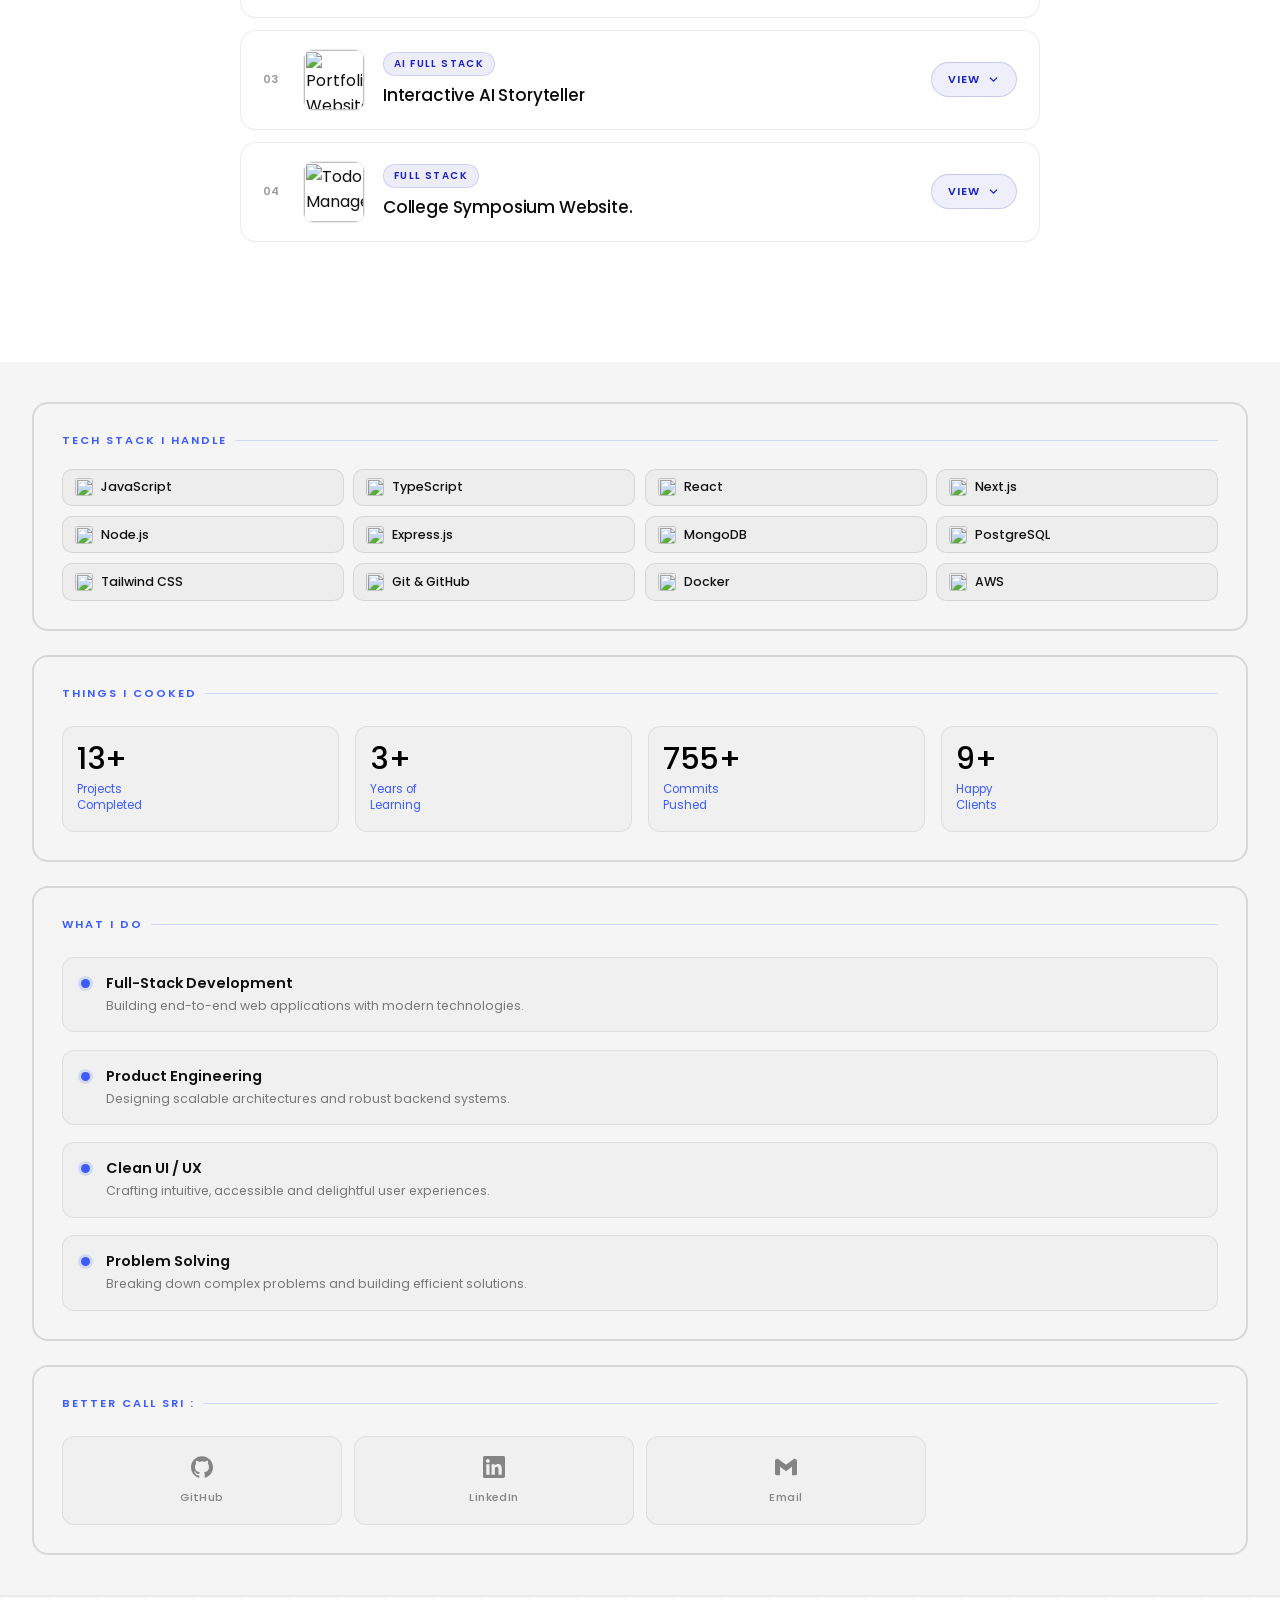
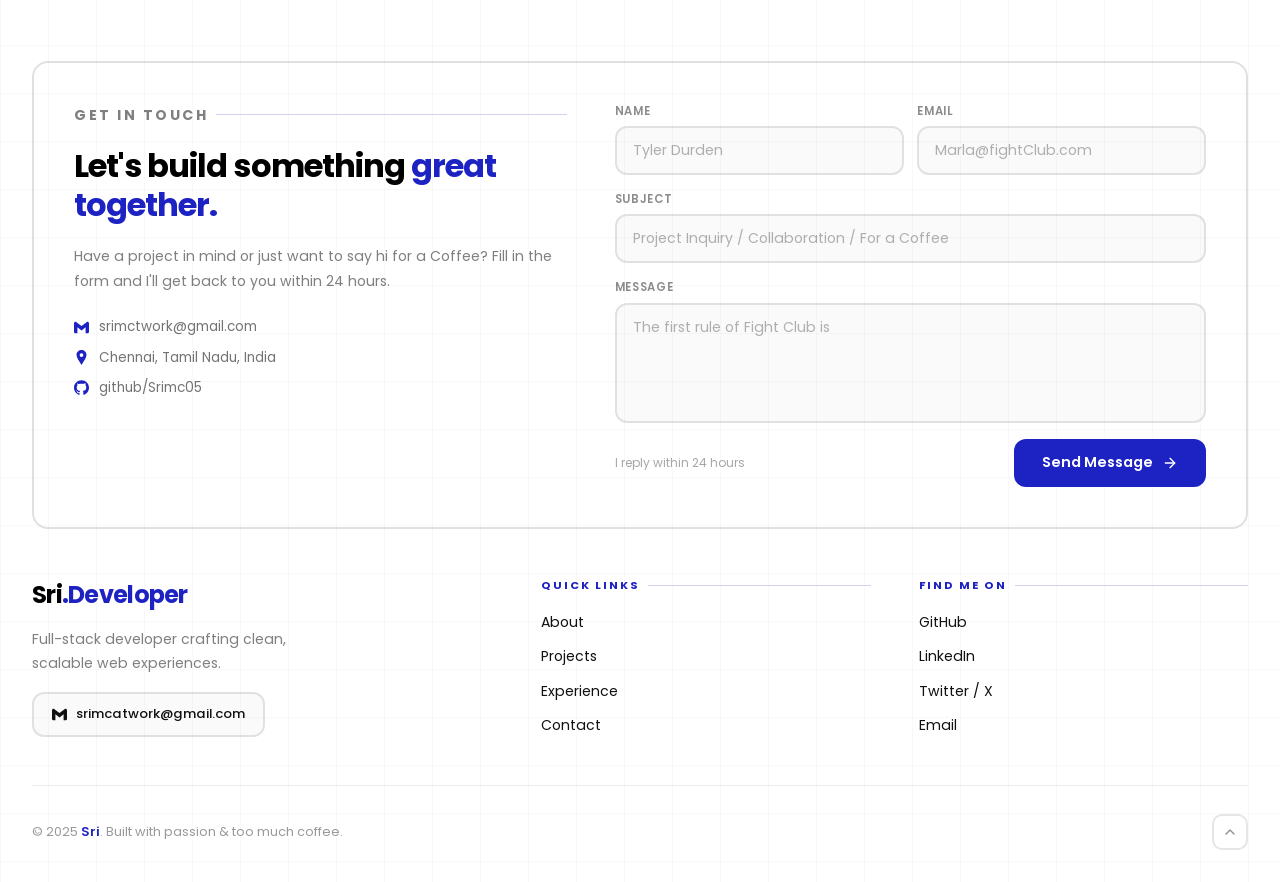
==== commit fc08400f: "Links changed" ====
--- a/index.html
+++ b/index.html
@@ -572,14 +572,14 @@
     <p class="fmo__label">Better Call Sri :</p>
     <div class="fmo__grid">
 
-      <a href="https://github.com" target="_blank" rel="noopener" class="fmo__link">
+      <a href="https://github.com/Srimc05" target="_blank" rel="noopener" class="fmo__link">
         <span class="fmo__icon">
           <svg viewBox="0 0 24 24"><path d="M12 .297c-6.63 0-12 5.373-12 12 0 5.303 3.438 9.8 8.205 11.385.6.113.82-.258.82-.577 0-.285-.01-1.04-.015-2.04-3.338.724-4.042-1.61-4.042-1.61C4.422 18.07 3.633 17.7 3.633 17.7c-1.087-.744.084-.729.084-.729 1.205.084 1.838 1.236 1.838 1.236 1.07 1.835 2.809 1.305 3.495.998.108-.776.417-1.305.76-1.605-2.665-.3-5.466-1.332-5.466-5.93 0-1.31.465-2.38 1.235-3.22-.135-.303-.54-1.523.105-3.176 0 0 1.005-.322 3.3 1.23.96-.267 1.98-.399 3-.405 1.02.006 2.04.138 3 .405 2.28-1.552 3.285-1.23 3.285-1.23.645 1.653.24 2.873.12 3.176.765.84 1.23 1.91 1.23 3.22 0 4.61-2.805 5.625-5.475 5.92.42.36.81 1.096.81 2.22 0 1.606-.015 2.896-.015 3.286 0 .315.21.69.825.57C20.565 22.092 24 17.592 24 12.297c0-6.627-5.373-12-12-12"/></svg>
         </span>
         <span class="fmo__name">GitHub</span>
       </a>
 
-      <a href="https://linkedin.com" target="_blank" rel="noopener" class="fmo__link">
+      <a href="https://www.linkedin.com/in/sri-sudhan-mc-97430b248/" target="_blank" rel="noopener" class="fmo__link">
         <span class="fmo__icon">
           <svg viewBox="0 0 24 24"><path d="M20.447 20.452h-3.554v-5.569c0-1.328-.027-3.037-1.852-3.037-1.853 0-2.136 1.445-2.136 2.939v5.667H9.351V9h3.414v1.561h.046c.477-.9 1.637-1.85 3.37-1.85 3.601 0 4.267 2.37 4.267 5.455v6.286zM5.337 7.433c-1.144 0-2.063-.926-2.063-2.065 0-1.138.92-2.063 2.063-2.063 1.14 0 2.064.925 2.064 2.063 0 1.139-.925 2.065-2.064 2.065zm1.782 13.019H3.555V9h3.564v11.452zM22.225 0H1.771C.792 0 0 .774 0 1.729v20.542C0 23.227.792 24 1.771 24h20.451C23.2 24 24 23.227 24 22.271V1.729C24 .774 23.2 0 22.222 0h.003z"/></svg>
         </span>
@@ -588,7 +588,7 @@
 
     
 
-      <a href="mailto:hello@sriii.dev" class="fmo__link">
+      <a href="mailto:srimcatwork@gmail.com" class="fmo__link">
         <span class="fmo__icon">
           <svg viewBox="0 0 24 24"><path d="M24 5.457v13.909c0 .904-.732 1.636-1.636 1.636h-3.819V11.73L12 16.64l-6.545-4.91v9.273H1.636A1.636 1.636 0 0 1 0 19.366V5.457c0-2.023 2.309-3.178 3.927-1.964L5.455 4.64 12 9.548l6.545-4.910 1.528-1.145C21.69 2.28 24 3.434 24 5.457z"/></svg>
         </span>
@@ -750,8 +750,8 @@
       <nav class="footer-nav">
         <p class="footer-nav-label">Find Me On</p>
         <a href="https://github.com/Srimc05" target="_blank" rel="noopener">GitHub</a>
-        <a href="https://linkedin.com" target="_blank" rel="noopener">LinkedIn</a>
-        <a href="https://twitter.com" target="_blank" rel="noopener">Twitter / X</a>
+        <a href="https://www.linkedin.com/in/sri-sudhan-mc-97430b248/" target="_blank" rel="noopener">LinkedIn</a>
+        <a href="https://twitter.com/sriii005" target="_blank" rel="noopener">Twitter / X</a>
         <a href="mailto:srimcatwork@gmail.com">Email</a>
       </nav>
 
